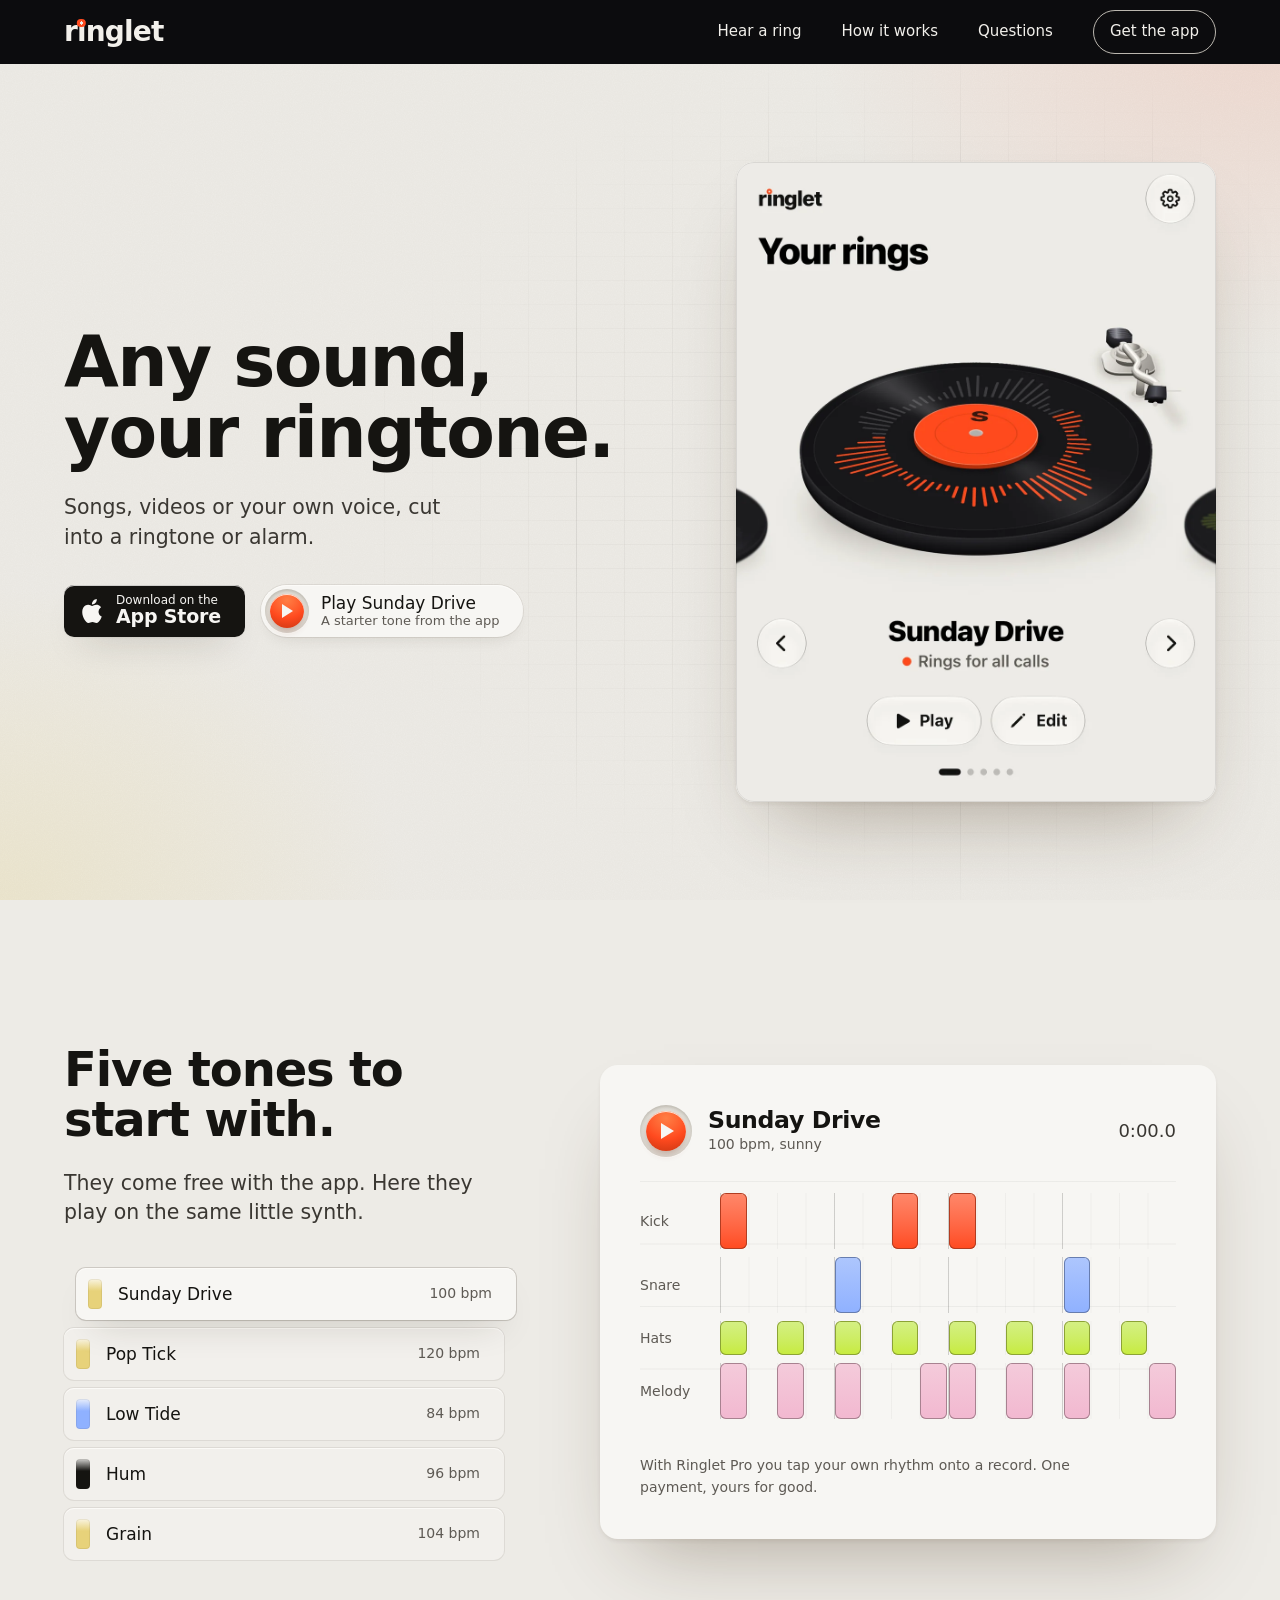
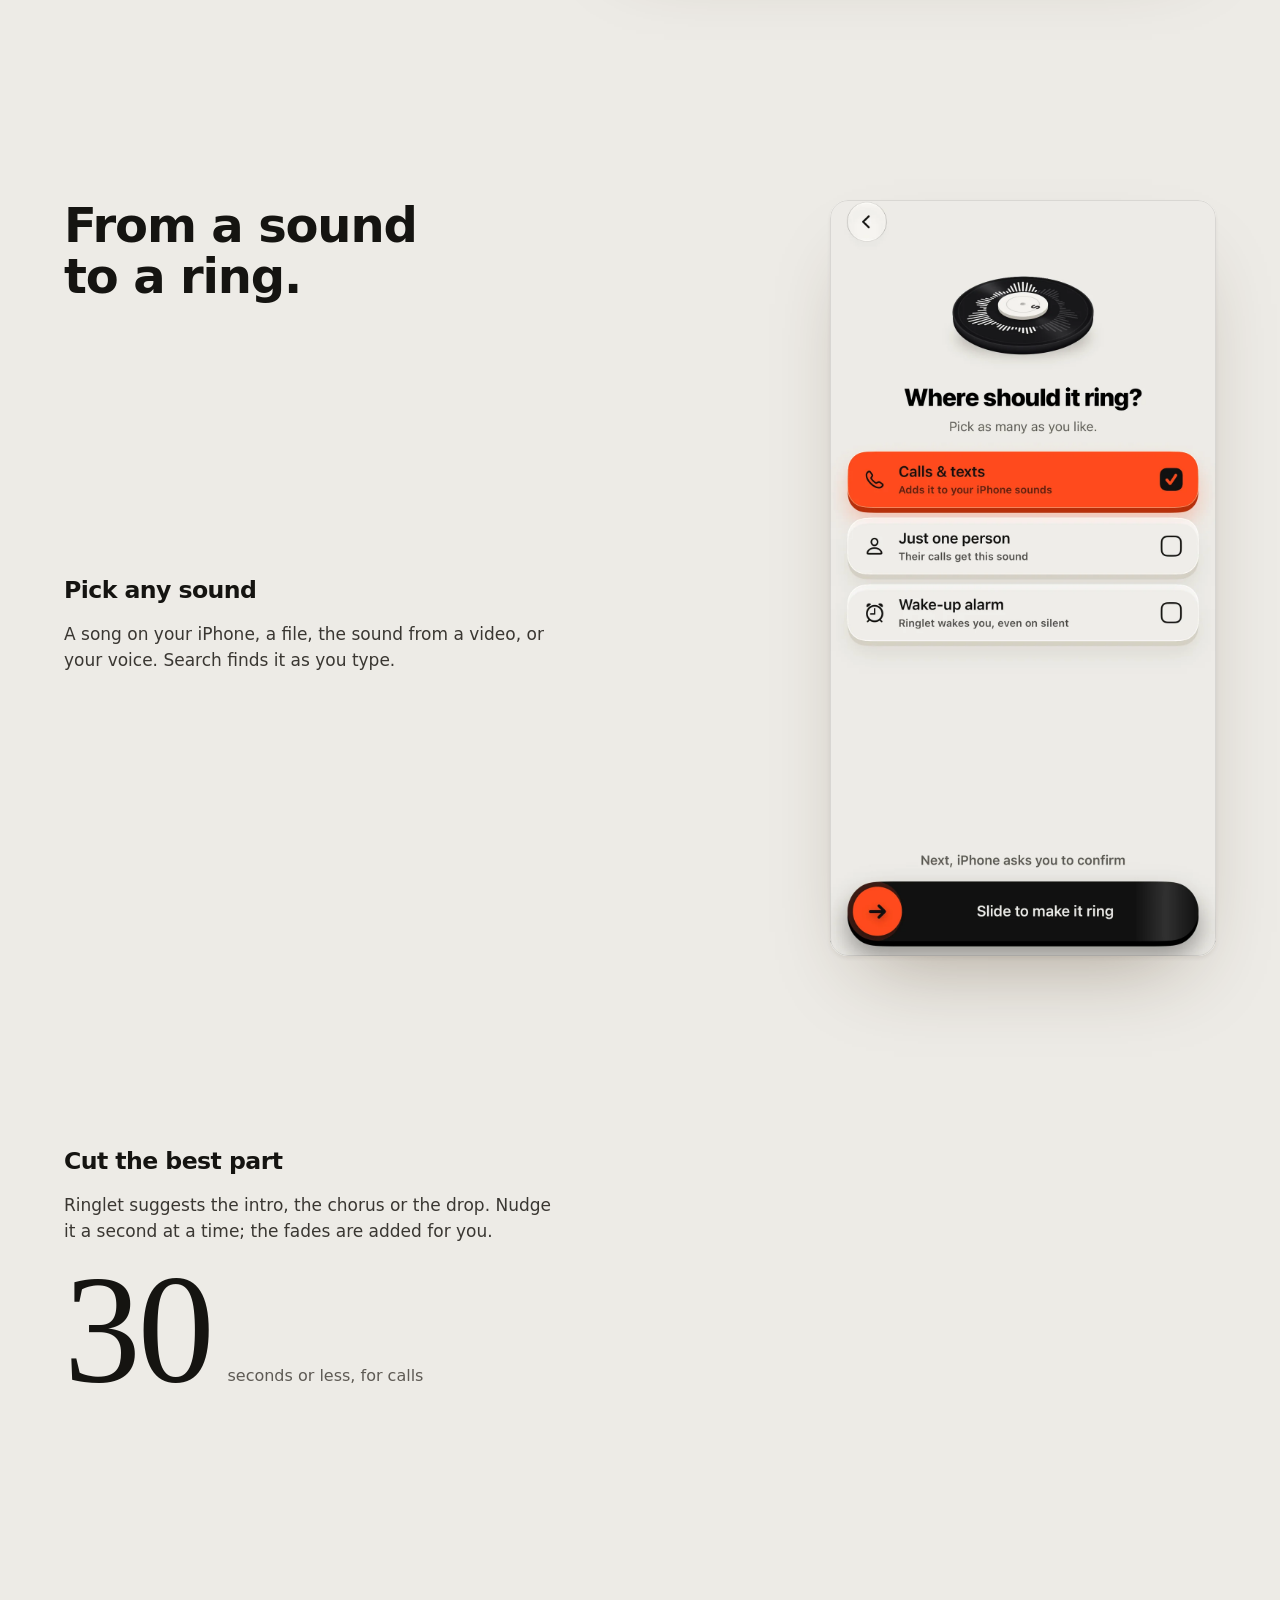
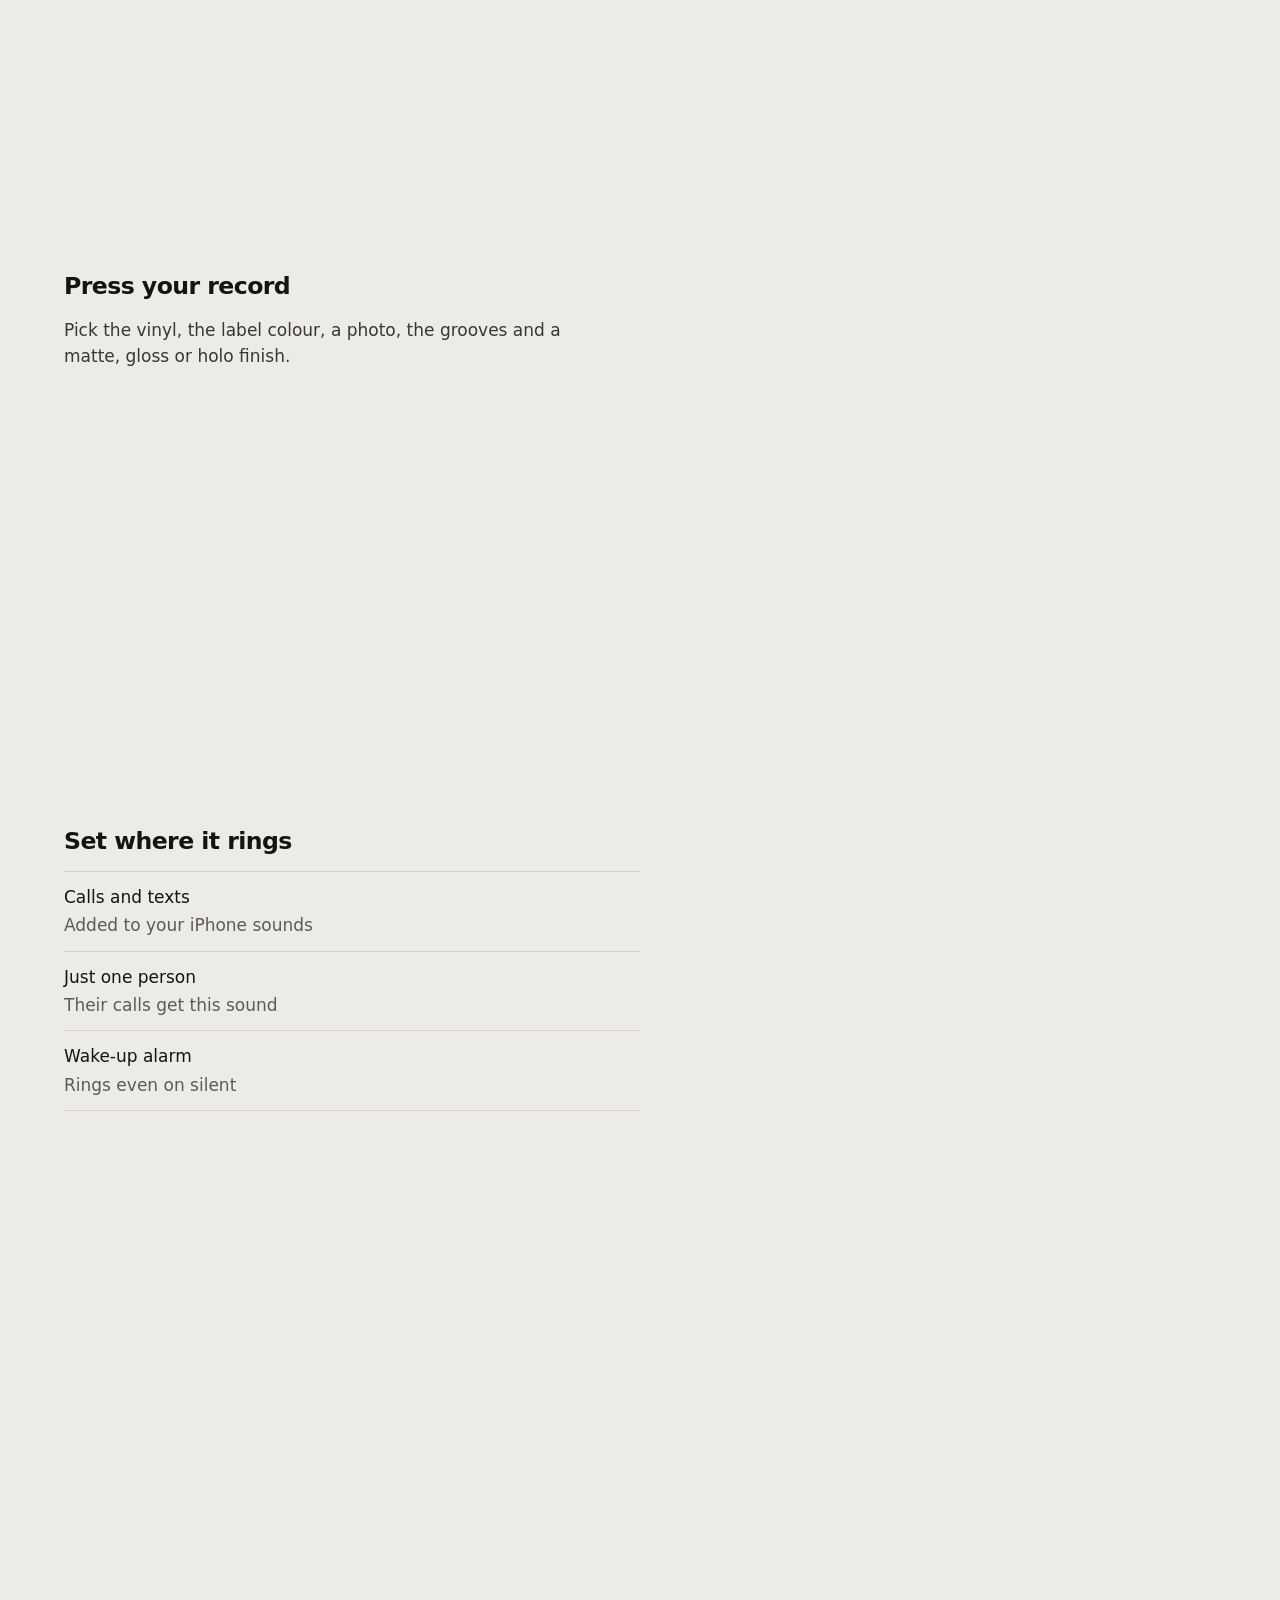
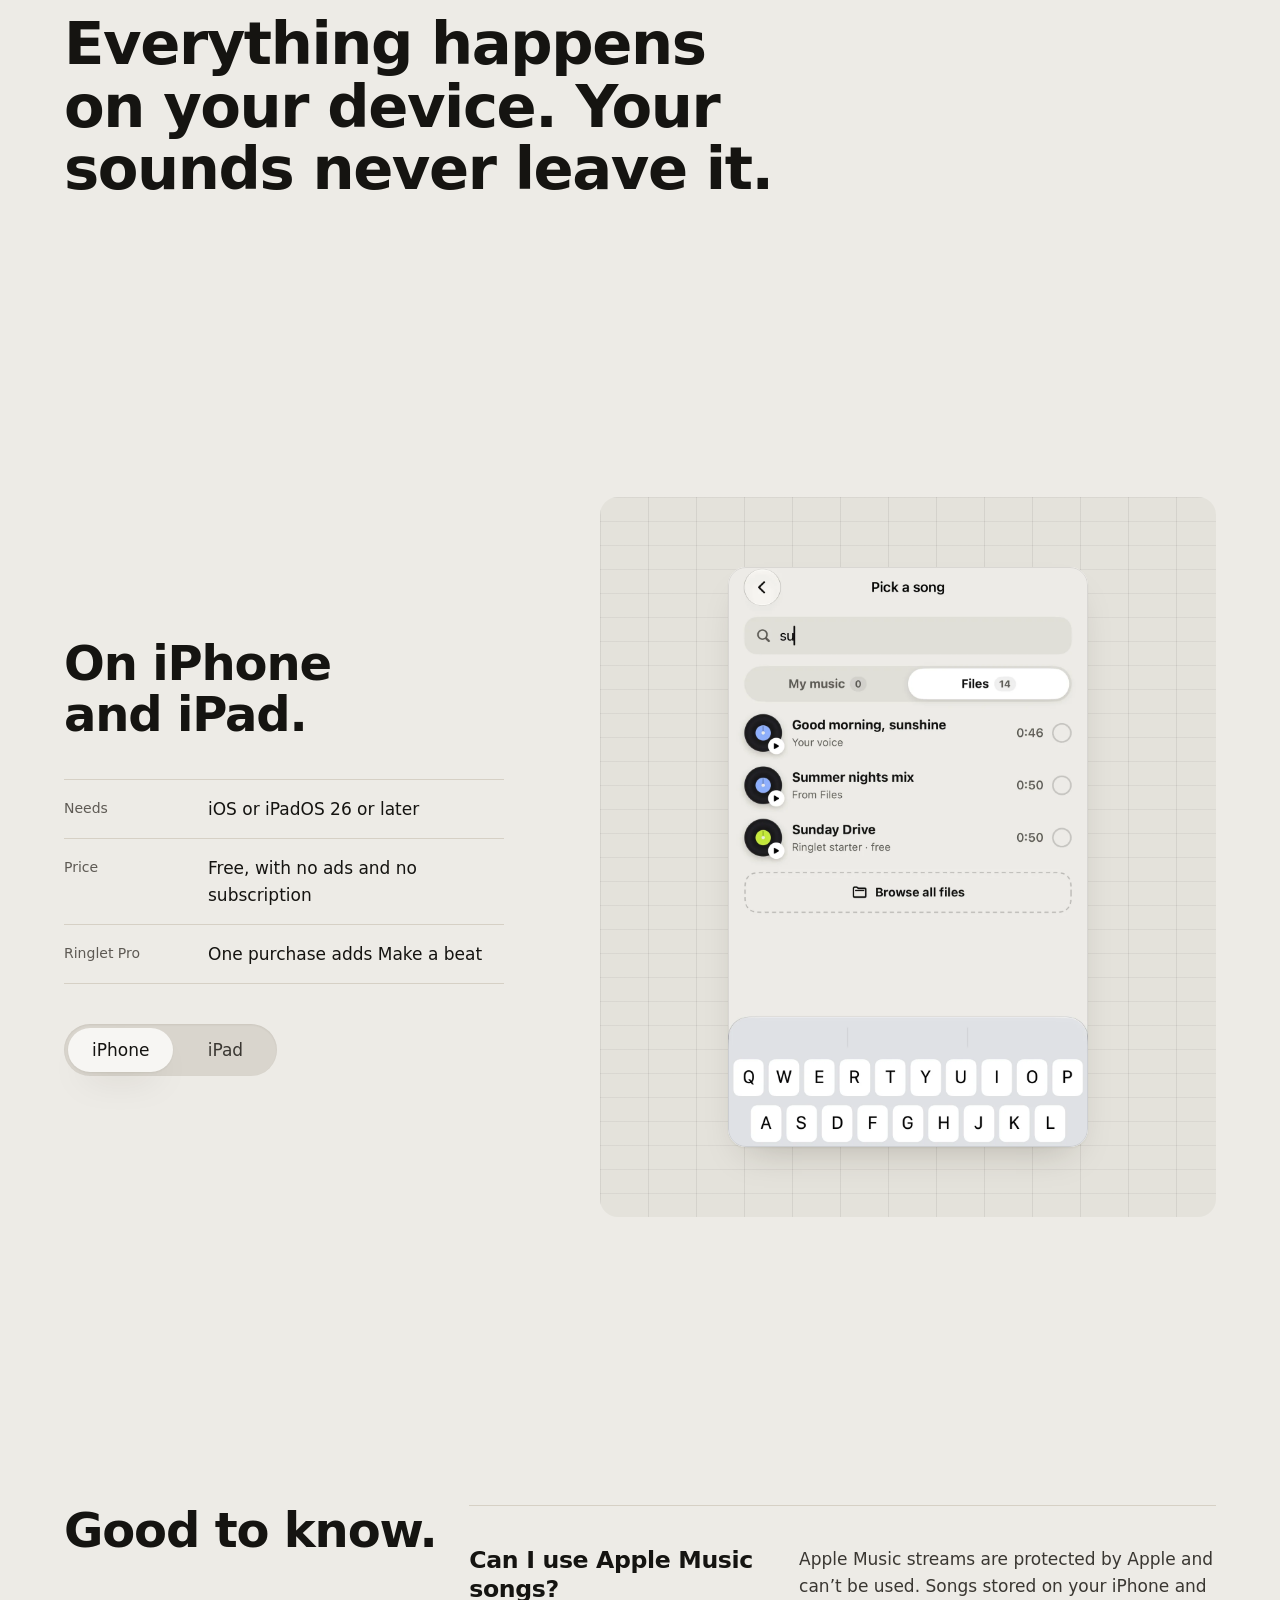
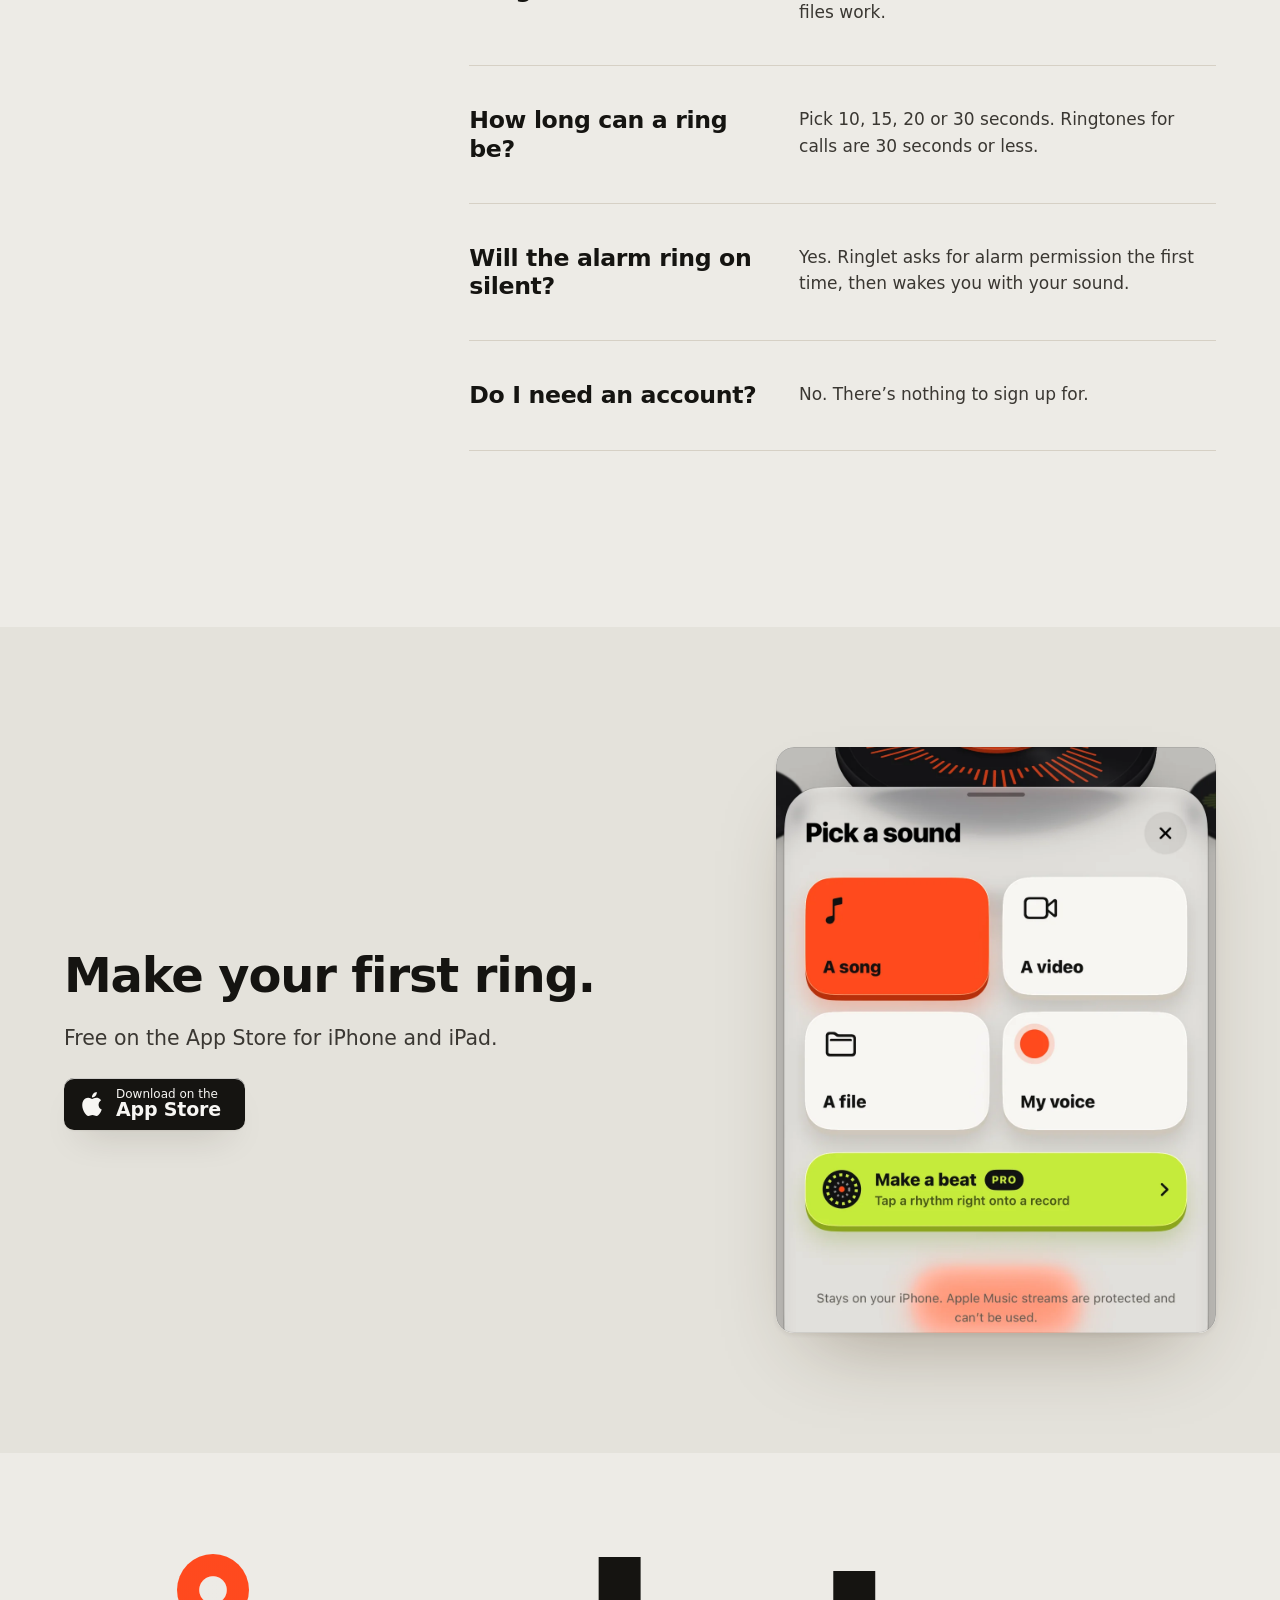
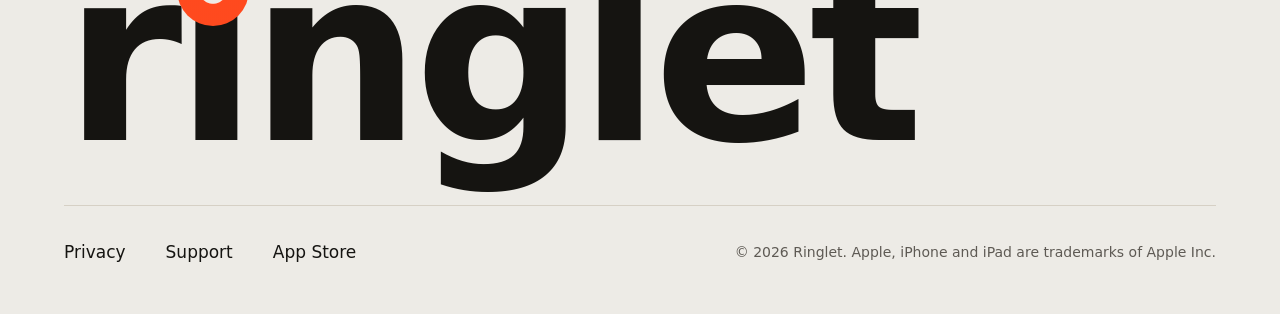
==== index.html @ 97df9279 "Add the Ringlet website Static site with no build step: home page, privacy policy and support page. " ====
<!doctype html>
<html lang="en">
<head>
  <meta charset="utf-8">
  <meta name="viewport" content="width=device-width, initial-scale=1, viewport-fit=cover">
  <title>Ringlet: turn any sound into your ringtone</title>
  <meta name="description" content="Ringlet turns a song, a video or your own voice into a ringtone or wake-up alarm on iPhone and iPad. No ads, no subscription.">
  <meta name="theme-color" content="#121212">
  <meta property="og:title" content="Ringlet: any sound, your ringtone">
  <meta property="og:description" content="Turn a song, a video or your own voice into a ringtone or wake-up alarm.">
  <meta property="og:type" content="website">
  <meta property="og:image" content="assets/og.png">
  <link rel="icon" type="image/png" sizes="32x32" href="assets/favicon-32.png">
  <link rel="apple-touch-icon" href="assets/apple-touch-icon.png">
  <link rel="preconnect" href="https://api.fontshare.com" crossorigin>
  <link href="https://api.fontshare.com/v2/css?f[]=ranade@400,500,700&display=swap" rel="stylesheet">
  <link href="https://api.fontshare.com/v2/css?f[]=gambarino@400&display=swap" rel="stylesheet">
  <link rel="stylesheet" href="styles.css">
  <script>document.documentElement.classList.add('js');</script>
</head>
<body>
  <a class="skip" href="#main">Skip to content</a>

  <header class="slab" data-nav>
    <div class="container slab__inner">
      <a class="wordmark" href="./" aria-label="Ringlet home">r<span class="wordmark__i">ı<span class="wordmark__dot" aria-hidden="true"></span></span>nglet</a>
      <button class="slab__menu" type="button" aria-expanded="false" aria-controls="nav-links">Menu</button>
      <nav class="slab__links" id="nav-links" aria-label="Main">
        <a href="#tones">Hear a ring</a>
        <a href="#how">How it works</a>
        <a href="#questions">Questions</a>
        <a class="slab__cta js-store" href="#download">Get the app</a>
      </nav>
    </div>
  </header>

  <main id="main">
    <!-- Hero: Counter posture. The download beside the real shelf screen. -->
    <section class="hero">
      <div class="hero__ground" aria-hidden="true"></div>
      <div class="container hero__grid">
        <div class="hero__text">
          <h1>Any sound, your ringtone.</h1>
          <p class="lead">Songs, videos or your own voice, cut into a ringtone or alarm.</p>
          <div class="hero__actions">
            <a class="store js-store" href="#download">
              <svg class="store__logo" viewBox="0 0 24 24" width="24" height="24" aria-hidden="true"><path fill="currentColor" d="M12.152 6.896c-.948 0-2.415-1.078-3.96-1.04-2.04.027-3.91 1.183-4.961 3.014-2.117 3.675-.546 9.103 1.519 12.09 1.013 1.454 2.208 3.09 3.792 3.039 1.52-.065 2.09-.987 3.935-.987 1.831 0 2.35.987 3.96.948 1.637-.026 2.676-1.48 3.676-2.948 1.156-1.688 1.636-3.325 1.662-3.415-.039-.013-3.182-1.221-3.22-4.857-.026-3.04 2.48-4.494 2.597-4.559-1.429-2.09-3.623-2.324-4.39-2.376-2-.156-3.675 1.09-4.61 1.09zM15.53 3.83c.843-1.012 1.4-2.427 1.245-3.83-1.207.052-2.662.805-3.532 1.818-.78.896-1.454 2.338-1.273 3.714 1.338.104 2.715-.688 3.559-1.701"/></svg>
              <span class="store__text"><small>Download on the</small>App Store</span>
            </a>
            <button class="cap-pill" type="button" data-play-hero aria-describedby="hero-tone-note">
              <span class="cap" aria-hidden="true"><span class="cap__glyph"></span></span>
              <span class="cap-pill__text"><span class="cap-pill__title">Play Sunday Drive</span><span class="cap-pill__sub" id="hero-tone-note">A starter tone from the app</span></span>
            </button>
          </div>
        </div>
        <figure class="screen screen--hero" data-slot="hero" data-kind="product" data-alt="Ringlet's shelf on iPhone: the Sunday Drive record, Play and Edit">
          <img src="assets/screens/phone-01-shelf.webp" width="1056" height="2068" alt="Ringlet on iPhone: the Sunday Drive record on your shelf, with Play and Edit" fetchpriority="high" style="object-position: 50% 0%">
        </figure>
      </div>
    </section>

    <!-- Signature: the five starter tones, played by a port of the app's own synth. -->
    <section class="tones" id="tones" aria-labelledby="tones-title">
      <div class="container tones__grid">
        <div class="tones__text">
          <h2 id="tones-title">Five tones to start with.</h2>
          <p class="lead">They come free with the app. Here they play on the same little synth.</p>
          <fieldset class="cases" data-tones>
            <legend class="visually-hidden">Starter tone</legend>
            <input type="radio" name="tone" id="tone-sunday" value="0" checked><label class="case case--sunny" for="tone-sunday"><span class="case__band" aria-hidden="true"></span><span class="case__name">Sunday Drive</span><span class="case__meta num">100 bpm</span></label>
            <input type="radio" name="tone" id="tone-poptick" value="1"><label class="case case--sunny" for="tone-poptick"><span class="case__band" aria-hidden="true"></span><span class="case__name">Pop Tick</span><span class="case__meta num">120 bpm</span></label>
            <input type="radio" name="tone" id="tone-lowtide" value="2"><label class="case case--dreamy" for="tone-lowtide"><span class="case__band" aria-hidden="true"></span><span class="case__name">Low Tide</span><span class="case__meta num">84 bpm</span></label>
            <input type="radio" name="tone" id="tone-hum" value="3"><label class="case case--moody" for="tone-hum"><span class="case__band" aria-hidden="true"></span><span class="case__name">Hum</span><span class="case__meta num">96 bpm</span></label>
            <input type="radio" name="tone" id="tone-grain" value="4"><label class="case case--sunny" for="tone-grain"><span class="case__band" aria-hidden="true"></span><span class="case__name">Grain</span><span class="case__meta num">104 bpm</span></label>
          </fieldset>
        </div>
        <div class="deck" data-deck>
          <div class="deck__head">
            <button class="cap cap--big" type="button" data-play aria-label="Play Sunday Drive" aria-pressed="false"><span class="cap__glyph" aria-hidden="true"></span></button>
            <div class="deck__title">
              <p class="deck__name" data-tone-name>Sunday Drive</p>
              <p class="deck__meta"><span data-tone-bpm>100</span> bpm, <span data-tone-mood>sunny</span></p>
            </div>
            <p class="deck__time num" aria-live="off"><span data-time>0:00.0</span></p>
          </div>
          <div class="roll" role="img" aria-label="One bar of the tone in four lanes: kick, snare, hats and melody">
            <div class="lane lane--kick" data-lane="kick"><span class="lane__name">Kick</span><div class="lane__steps"><span class="step on" style="--s:0"></span><span class="step" style="--s:1"></span><span class="step" style="--s:2"></span><span class="step" style="--s:3"></span><span class="step" style="--s:4"></span><span class="step" style="--s:5"></span><span class="step on" style="--s:6"></span><span class="step" style="--s:7"></span><span class="step on" style="--s:8"></span><span class="step" style="--s:9"></span><span class="step" style="--s:10"></span><span class="step" style="--s:11"></span><span class="step" style="--s:12"></span><span class="step" style="--s:13"></span><span class="step" style="--s:14"></span><span class="step" style="--s:15"></span></div></div>
            <div class="lane lane--snare" data-lane="snare"><span class="lane__name">Snare</span><div class="lane__steps"><span class="step" style="--s:0"></span><span class="step" style="--s:1"></span><span class="step" style="--s:2"></span><span class="step" style="--s:3"></span><span class="step on" style="--s:4"></span><span class="step" style="--s:5"></span><span class="step" style="--s:6"></span><span class="step" style="--s:7"></span><span class="step" style="--s:8"></span><span class="step" style="--s:9"></span><span class="step" style="--s:10"></span><span class="step" style="--s:11"></span><span class="step on" style="--s:12"></span><span class="step" style="--s:13"></span><span class="step" style="--s:14"></span><span class="step" style="--s:15"></span></div></div>
            <div class="lane lane--hat" data-lane="hat"><span class="lane__name">Hats</span><div class="lane__steps"><span class="step on" style="--s:0"></span><span class="step" style="--s:1"></span><span class="step on" style="--s:2"></span><span class="step" style="--s:3"></span><span class="step on" style="--s:4"></span><span class="step" style="--s:5"></span><span class="step on" style="--s:6"></span><span class="step" style="--s:7"></span><span class="step on" style="--s:8"></span><span class="step" style="--s:9"></span><span class="step on" style="--s:10"></span><span class="step" style="--s:11"></span><span class="step on" style="--s:12"></span><span class="step" style="--s:13"></span><span class="step on" style="--s:14"></span><span class="step" style="--s:15"></span></div></div>
            <div class="lane lane--mel" data-lane="mel"><span class="lane__name">Melody</span><div class="lane__steps"><span class="step on" style="--s:0"></span><span class="step" style="--s:1"></span><span class="step on" style="--s:2"></span><span class="step" style="--s:3"></span><span class="step on" style="--s:4"></span><span class="step" style="--s:5"></span><span class="step" style="--s:6"></span><span class="step on" style="--s:7"></span><span class="step on" style="--s:8"></span><span class="step" style="--s:9"></span><span class="step on" style="--s:10"></span><span class="step" style="--s:11"></span><span class="step on" style="--s:12"></span><span class="step" style="--s:13"></span><span class="step" style="--s:14"></span><span class="step on" style="--s:15"></span></div></div>
            <span class="roll__head" data-head aria-hidden="true"></span>
          </div>
          <p class="deck__note">With Ringlet Pro you tap your own rhythm onto a record. One payment, yours for good.</p>
        </div>
      </div>
    </section>

    <!-- Pinned: one screen held while the four moments scroll past. -->
    <section class="how" id="how" aria-labelledby="how-title">
      <div class="container how__grid">
        <div class="how__panels">
          <h2 id="how-title">From a sound to a ring.</h2>
          <article class="panel" data-panel="0">
            <h3>Pick any sound</h3>
            <p>A song on your iPhone, a file, the sound from a video, or your voice. Search finds it as you type.</p>
            <figure class="screen screen--inline" data-slot="how-pick" data-kind="product" data-alt="Pick a song screen with search and Spinning lately">
              <img src="assets/screens/phone-02-songs-sm.webp" width="528" height="1034" alt="" loading="lazy">
            </figure>
          </article>
          <article class="panel" data-panel="1">
            <h3>Cut the best part</h3>
            <p>Ringlet suggests the intro, the chorus or the drop. Nudge it a second at a time; the fades are added for you.</p>
            <p class="figure-serif num">30<span>seconds or less, for calls</span></p>
            <figure class="screen screen--inline" data-slot="how-cut" data-kind="product" data-alt="Sculpt screen choosing 30 seconds of a track">
              <img src="assets/screens/phone-04-sculpt-sm.webp" width="528" height="1034" alt="" loading="lazy">
            </figure>
          </article>
          <article class="panel" data-panel="2">
            <h3>Press your record</h3>
            <p>Pick the vinyl, the label colour, a photo, the grooves and a matte, gloss or holo finish.</p>
            <figure class="screen screen--inline" data-slot="how-press" data-kind="product" data-alt="Make it yours screen with vinyl, label and finish options">
              <img src="assets/screens/phone-05-press-sm.webp" width="528" height="1034" alt="" loading="lazy">
            </figure>
          </article>
          <article class="panel" data-panel="3">
            <h3>Set where it rings</h3>
            <dl class="rings">
              <div><dt>Calls and texts</dt><dd>Added to your iPhone sounds</dd></div>
              <div><dt>Just one person</dt><dd>Their calls get this sound</dd></div>
              <div><dt>Wake-up alarm</dt><dd>Rings even on silent</dd></div>
            </dl>
            <figure class="screen screen--inline" data-slot="how-set" data-kind="product" data-alt="Where should it ring screen with calls, one person and alarm">
              <img src="assets/screens/phone-06-assign-sm.webp" width="528" height="1034" alt="" loading="lazy">
            </figure>
          </article>
        </div>
        <div class="how__stage" aria-hidden="true">
          <div class="how__sticky">
            <figure class="screen screen--stage" data-stage>
              <img src="assets/screens/phone-02-songs.webp" width="1056" height="2068" alt="" loading="lazy" data-stage-img="0" class="is-on">
              <img src="assets/screens/phone-04-sculpt.webp" width="1056" height="2068" alt="" loading="lazy" data-stage-img="1">
              <img src="assets/screens/phone-05-press.webp" width="1056" height="2068" alt="" loading="lazy" data-stage-img="2">
              <img src="assets/screens/phone-06-assign.webp" width="1056" height="2068" alt="" loading="lazy" data-stage-img="3">
            </figure>
          </div>
        </div>
      </div>
    </section>

    <!-- Statement -->
    <section class="statement" aria-label="Privacy">
      <div class="container">
        <p class="statement__line">Everything happens on your device. Your sounds never leave it.</p>
      </div>
    </section>

    <!-- Switcher: iPhone and iPad, with what it needs. -->
    <section class="devices" id="devices" aria-labelledby="devices-title">
      <div class="container devices__grid">
        <div class="devices__text">
          <h2 id="devices-title">On iPhone and iPad.</h2>
          <dl class="facts">
            <div><dt>Needs</dt><dd>iOS or iPadOS 26 or later</dd></div>
            <div><dt>Price</dt><dd>Free, with no ads and no subscription</dd></div>
            <div><dt>Ringlet Pro</dt><dd>One purchase adds Make a beat</dd></div>
          </dl>
          <div class="seg" role="tablist" aria-label="Device">
            <button type="button" role="tab" id="tab-phone" aria-selected="true" aria-controls="panel-phone">iPhone</button>
            <button type="button" role="tab" id="tab-pad" aria-selected="false" aria-controls="panel-pad" tabindex="-1">iPad</button>
          </div>
        </div>
        <div class="devices__stage">
          <div class="devices__panel" role="tabpanel" id="panel-phone" aria-labelledby="tab-phone">
            <figure class="screen screen--phone" data-slot="device-phone" data-kind="product" data-alt="Ringlet on iPhone: Pick a sound sheet">
              <img src="assets/screens/phone-03-search.webp" width="1056" height="2068" alt="Ringlet on iPhone, searching songs and files" loading="lazy" style="object-position: 50% 0%">
            </figure>
          </div>
          <div class="devices__panel" role="tabpanel" id="panel-pad" aria-labelledby="tab-pad">
            <figure class="screen screen--pad" data-slot="device-pad" data-kind="product" data-alt="Ringlet on iPad: Pick a song with search">
              <img src="assets/screens/ipad-02-songs.webp" width="1527" height="2002" alt="Ringlet on iPad, picking a song" loading="lazy" style="object-position: 50% 0%">
            </figure>
          </div>
        </div>
      </div>
    </section>

    <!-- Questions -->
    <section class="questions" id="questions" aria-labelledby="questions-title">
      <div class="container questions__grid">
        <h2 id="questions-title">Good to know.</h2>
        <dl class="qa">
          <div><dt>Can I use Apple Music songs?</dt><dd>Apple Music streams are protected by Apple and can’t be used. Songs stored on your iPhone and files work.</dd></div>
          <div><dt>How long can a ring be?</dt><dd>Pick 10, 15, 20 or 30 seconds. Ringtones for calls are 30 seconds or less.</dd></div>
          <div><dt>Will the alarm ring on silent?</dt><dd>Yes. Ringlet asks for alarm permission the first time, then wakes you with your sound.</dd></div>
          <div><dt>Do I need an account?</dt><dd>No. There’s nothing to sign up for.</dd></div>
        </dl>
      </div>
    </section>

    <!-- Close: the download beside one last screen. -->
    <section class="close" id="download" aria-labelledby="download-title">
      <div class="container close__grid">
        <div class="close__text">
          <h2 id="download-title">Make your first ring.</h2>
          <p class="lead">Free on the App Store for iPhone and iPad.</p>
          <a class="store js-store" href="#download">
            <svg class="store__logo" viewBox="0 0 24 24" width="24" height="24" aria-hidden="true"><path fill="currentColor" d="M12.152 6.896c-.948 0-2.415-1.078-3.96-1.04-2.04.027-3.91 1.183-4.961 3.014-2.117 3.675-.546 9.103 1.519 12.09 1.013 1.454 2.208 3.09 3.792 3.039 1.52-.065 2.09-.987 3.935-.987 1.831 0 2.35.987 3.96.948 1.637-.026 2.676-1.48 3.676-2.948 1.156-1.688 1.636-3.325 1.662-3.415-.039-.013-3.182-1.221-3.22-4.857-.026-3.04 2.48-4.494 2.597-4.559-1.429-2.09-3.623-2.324-4.39-2.376-2-.156-3.675 1.09-4.61 1.09zM15.53 3.83c.843-1.012 1.4-2.427 1.245-3.83-1.207.052-2.662.805-3.532 1.818-.78.896-1.454 2.338-1.273 3.714 1.338.104 2.715-.688 3.559-1.701"/></svg>
            <span class="store__text"><small>Download on the</small>App Store</span>
          </a>
        </div>
        <figure class="screen screen--close" data-slot="close" data-kind="product" data-alt="Pick a sound sheet: a song, a video, a file or your voice">
          <img src="assets/screens/phone-07-source.webp" width="1056" height="2068" alt="Pick a sound: a song, a video, a file or your voice" loading="lazy" style="object-position: 50% 100%">
        </figure>
      </div>
    </section>
  </main>

  <footer class="mast">
    <div class="container">
      <p class="mast__mark" aria-hidden="true">r<span class="wordmark__i">ı<span class="wordmark__dot"></span></span>nglet</p>
      <div class="mast__row">
        <nav class="mast__links" aria-label="Footer">
          <a href="privacy.html">Privacy</a>
          <a href="support.html">Support</a>
          <a class="js-store" href="#download">App Store</a>
        </nav>
        <p class="mast__legal">© 2026 Ringlet. Apple, iPhone and iPad are trademarks of Apple Inc.</p>
      </div>
    </div>
  </footer>

  <script>window.hallmarkSlots = (m) => { for (const [k, v] of Object.entries(m)) { const s = document.querySelector(`[data-slot="${k}"]`); if (!s) continue; const im = new Image(); im.src = typeof v === 'string' ? v : v.src; im.alt = (typeof v === 'object' && v.alt) || s.dataset.alt || ''; s.querySelectorAll(':scope > img').forEach((o) => o.remove()); s.prepend(im); } };
  document.querySelectorAll('[data-slot] img').forEach((i) => { if (i.complete && !i.naturalWidth) i.remove(); else i.addEventListener('error', () => i.remove(), { once: true }); });</script>
  <script src="js/main.js" defer></script>
</body>
</html>
---- styles.css ----
/* Hallmark · shape: Split Studio · genre: atmospheric · theme: Bloom (deal 1/3, seed ringlet-ios-app-turns-6fe9·d4c76ec2·2026-11-14·r0) · job: try · draw: ed50e6
 * hero: Counter (swapped from Banner: a portrait phone screen needs the full first screen) · nav: slab · footer: mast (swapped from letter close: no sign-off was given) · imagery: screenshots 9 (cropped from the App Store set, real app) · signature: Sunday Drive, the app's starter tone, played in the page by a port of the app's own synth
 * axes: light/grotesk-sans/warm · posture: committed (porcelain paper family from the app's Theme.swift) · contrast: pass · fold: pass · v2.0.0 */
/* Hallmark · pre-emit critique: P4 H4 E4 S5 R4 V4 · weakest: P, a ringtone app page argues little; the playable starter tone makes the claim testable before download */
/* Hallmark · dismissed 42 · the slab is a full-width ink bar in the app's night colour with three links and an outlined pill, no hairline under it */
@import url("./tokens.css");
@import url("./base.css");

:root {
  --nav-h: 64px;
  --split-gap: var(--space-3xl);
  --grain: url("data:image/svg+xml;utf8,<svg xmlns='http://www.w3.org/2000/svg' width='180' height='180'><filter id='n'><feTurbulence type='fractalNoise' baseFrequency='.9' numOctaves='2' stitchTiles='stitch'/><feColorMatrix values='0 0 0 0 0.1  0 0 0 0 0.08  0 0 0 0 0.05  0 0 0 0.6 0'/></filter><rect width='180' height='180' filter='url(%23n)'/></svg>");
}

body {
  background-color: var(--color-paper);
  background-image:
    radial-gradient(42rem 32rem at 100% 0%, var(--color-accent-soft), transparent 70%),
    radial-gradient(36rem 28rem at 0% 100%, color-mix(in oklab, var(--mood-sunny) 22%, transparent), transparent 70%);
  background-attachment: fixed;
  font-size: 1.0625rem;
}
body::before {
  content: ""; position: fixed; inset: 0; z-index: var(--z-base); pointer-events: none;
  background-image: var(--grain); opacity: 0.05;
}
main, .mast { position: relative; z-index: var(--z-raised); }

a { color: var(--color-accent); }
a:hover { text-decoration-thickness: 2px; }

.skip {
  position: absolute; left: var(--space-md); top: var(--space-xs); z-index: var(--z-tooltip);
  padding: var(--space-xs) var(--space-md); border-radius: var(--radius-pill);
  background: var(--color-sheet); color: var(--color-ink); transform: translateY(-200%);
}
.skip:focus-visible { transform: none; }

.num { font-variant-numeric: tabular-nums; }

/* ---------- Wordmark: the record is the dot of the i, as in the app ---------- */
.wordmark, .mast__mark { font-weight: 700; letter-spacing: -0.03em; text-decoration: none; white-space: nowrap; }
.wordmark__i { position: relative; display: inline-block; }
.wordmark__dot {
  position: absolute; left: 50%; top: 0.02em; width: 0.3em; aspect-ratio: 1; border-radius: 50%;
  transform: translateX(-50%);
  background: radial-gradient(circle, var(--color-paper) 0 26%, var(--color-accent-2) 28%);
}

/* ---------- Nav: slab ---------- */
.slab {
  position: sticky; top: 0; z-index: var(--z-sticky-nav);
  background: var(--color-night); color: var(--color-night-text);
}
.slab__inner { display: flex; align-items: center; justify-content: space-between; gap: var(--space-lg); min-height: var(--nav-h); }
.slab .wordmark { color: var(--color-night-text); font-size: 1.75rem; line-height: 1; }
.slab .wordmark:focus-visible, .slab a:focus-visible, .slab__menu:focus-visible { outline-color: var(--color-accent-2); }
.slab__links { display: flex; align-items: center; gap: var(--space-xl); }
.slab__links a {
  color: var(--color-night-text); text-decoration: none; font-size: 0.9375rem; font-weight: 500; white-space: nowrap;
  transition: color var(--dur-short) var(--ease-out);
}
.slab__links a:hover { color: var(--color-night-muted); text-decoration: underline; text-decoration-thickness: 1px; }
.slab__links a:active { color: var(--color-night-muted); }
.slab__links .slab__cta {
  display: inline-flex; align-items: center; min-height: 44px; padding: 0 var(--space-md);
  border: 1px solid var(--color-night-muted); border-radius: var(--radius-pill);
}
.slab__links .slab__cta:hover { text-decoration: none; background: var(--color-ink-2); color: var(--color-night-text); }
.slab__menu {
  display: none; min-height: 44px; padding: 0 var(--space-md); border: 1px solid var(--color-night-muted); border-radius: var(--radius-pill);
  background: transparent; color: var(--color-night-text); font-weight: 500; cursor: pointer;
  transition: background-color var(--dur-short) var(--ease-out);
}
.slab__menu:hover, .slab__menu[aria-expanded="true"] { background: var(--color-ink-2); }
.slab__menu:active { transform: translateY(1px); }

@media (max-width: 47.99rem) {
  .slab__links { gap: var(--space-lg); overflow-x: auto; scrollbar-width: none; }
  .slab__links .slab__cta { display: none; }
  .js .slab__menu { display: inline-flex; align-items: center; }
  .js .slab__links {
    position: absolute; inset: var(--nav-h) 0 auto 0; display: grid; gap: 0;
    padding: var(--space-xs) var(--gutter) var(--space-lg); background: var(--color-night);
    border-top: 1px solid var(--color-ink-2);
    opacity: 0; transform: translateY(-8px); pointer-events: none; visibility: hidden;
    transition: opacity var(--dur-short) var(--ease-out), transform var(--dur-short) var(--ease-out), visibility 0s linear var(--dur-short);
  }
  .js .slab__links a { display: flex; align-items: center; min-height: 52px; font-size: 1.125rem; border-bottom: 1px solid var(--color-ink-2); }
  .js .slab__links .slab__cta { display: flex; border: 0; padding: 0; min-height: 52px; }
  .js .slab[data-open] .slab__links { opacity: 1; transform: none; pointer-events: auto; visibility: visible; transition-delay: 0s; }
}

/* ---------- Product screens: real captures, framed flat ---------- */
.screen {
  margin: 0; border-radius: var(--radius-card); background: var(--color-sheet);
  box-shadow: var(--shadow-card);
}
.screen > img { outline: 1px solid color-mix(in oklab, var(--color-ink) 9%, transparent); outline-offset: -1px; border-radius: inherit; }
[data-slot][data-kind="product"] > img { filter: none; }

/* ---------- Buttons ---------- */
.store {
  display: inline-flex; align-items: center; gap: var(--space-sm); min-height: 52px; padding: 0 var(--space-lg) 0 var(--space-md);
  border-radius: var(--radius-inner); background: var(--color-ink); color: var(--color-sheet); text-decoration: none; white-space: nowrap;
  box-shadow: 0 1px 0 var(--hi) inset, var(--shadow-card);
  transition: background-color var(--dur-short) var(--ease-out), transform var(--dur-micro) var(--ease-out);
}
.store:hover { background: var(--color-ink-2); text-decoration: none; }
.store:active { transform: translateY(1px); }
.store[aria-disabled="true"] { opacity: 0.55; cursor: not-allowed; }
.store__logo { flex-shrink: 0; width: 24px; height: 24px; }
.store__text { display: grid; font-size: 1.1875rem; font-weight: 700; line-height: 1.05; letter-spacing: -0.01em; }
.store__text small { font-size: 0.75rem; font-weight: 500; letter-spacing: 0; }

.cap {
  position: relative; display: inline-grid; place-items: center; flex-shrink: 0; width: 44px; height: 44px; padding: 0; border: 0; border-radius: 50%;
  background: radial-gradient(circle at 50% 30%, var(--bezel), var(--color-paper-3));
  box-shadow: inset 0 2px 3px var(--shade-2), 0 1px 0 var(--hi);
}
.cap::before {
  content: ""; position: absolute; inset: 5px; border-radius: 50%;
  background: radial-gradient(120% 110% at 50% 18%, var(--rubber-hi), var(--rubber) 48%, var(--rubber-lo));
  box-shadow: inset 0 1px 0.5px var(--hi), 0 5px 9px -3px var(--shade-3);
  transition: transform var(--dur-micro) var(--ease-out);
}
.cap__glyph {
  position: relative; width: 0; height: 0; margin-left: var(--space-3xs);
  border-style: solid; border-width: 7px 0 7px 11px; border-color: transparent transparent transparent var(--color-sheet);
}
[aria-pressed="true"] .cap__glyph, .is-playing .cap__glyph {
  width: 12px; height: 14px; margin-left: 0; border: 0;
  background: linear-gradient(to right, var(--color-sheet) 0 4px, transparent 4px 8px, var(--color-sheet) 8px 12px);
}
button.cap { cursor: pointer; }
button.cap:hover::before, .cap-pill:hover .cap::before { transform: translateY(-1px); }
button.cap:active::before, .cap-pill:active .cap::before { transform: translateY(1px); }
.cap--big { width: 52px; height: 52px; }
.cap--big::before { inset: 6px; }
.cap--big .cap__glyph { border-width: 8px 0 8px 13px; }
.cap--big[aria-pressed="true"] .cap__glyph { width: 14px; height: 16px; border: 0; background: linear-gradient(to right, var(--color-sheet) 0 5px, transparent 5px 9px, var(--color-sheet) 9px 14px); }

.cap-pill {
  display: inline-flex; align-items: center; gap: var(--space-sm); min-height: 52px; padding: var(--space-2xs) var(--space-lg) var(--space-2xs) var(--space-2xs);
  border: 0; border-radius: var(--radius-pill); background: var(--color-sheet); color: var(--color-ink); text-align: left; cursor: pointer;
  box-shadow: 0 0 0 1px var(--shade-1), 0 8px 18px -10px var(--shade-2), inset 0 1px 0 var(--hi);
  transition: box-shadow var(--dur-short) var(--ease-out), transform var(--dur-micro) var(--ease-out);
}
.cap-pill:hover { box-shadow: 0 0 0 1px var(--shade-2), 0 10px 22px -10px var(--shade-2), inset 0 1px 0 var(--hi); }
.cap-pill:active { transform: translateY(1px); }
.cap-pill:disabled { opacity: 0.55; cursor: not-allowed; }
.cap-pill__text { display: grid; line-height: 1.2; }
.cap-pill__title { font-weight: 500; white-space: nowrap; }
.cap-pill__sub { font-size: var(--text-xs); color: var(--color-muted); white-space: nowrap; }

/* ---------- Hero: Counter ---------- */
.hero { position: relative; padding-block: var(--space-xl) var(--space-2xl); }
.hero__ground {
  position: absolute; inset: 0; z-index: -1; pointer-events: none;
  background-image:
    linear-gradient(to right, var(--grid-bar) 1px, transparent 1px),
    linear-gradient(to right, var(--grid-beat) 1px, transparent 1px),
    linear-gradient(to bottom, var(--grid-row) 1px, transparent 1px);
  background-size: 192px 100%, 48px 100%, 100% 24px;
  -webkit-mask-image: radial-gradient(60% 70% at 72% 50%, black, transparent 75%);
  mask-image: radial-gradient(60% 70% at 72% 50%, black, transparent 75%);
}
.hero__grid { display: grid; gap: var(--space-xl); }
.hero__text { display: grid; gap: var(--space-lg); align-content: center; }
.hero h1 { font-size: clamp(2.75rem, 4.6vw + 0.75rem, 5.5rem); line-height: 1.0; max-width: 14ch; }
.hero .lead { color: var(--color-ink-2); max-width: 30ch; }
.hero__actions { display: flex; flex-wrap: wrap; align-items: center; gap: var(--space-md); padding-top: var(--space-xs); }
.screen--hero { width: min(100%, 420px); aspect-ratio: 3 / 4; justify-self: center; box-shadow: var(--shadow-lift); }

@media (min-width: 40rem) and (max-width: 59.99rem) {
  .hero { padding-block: var(--space-2xl) var(--space-3xl); }
  .hero__text { justify-items: start; }
  .screen--hero { width: min(100%, 460px); }
}
@media (min-width: 60rem) {
  .hero { min-height: calc(100dvh - var(--nav-h)); display: grid; align-items: center; padding-block: var(--space-xl); }
  .hero__grid { grid-template-columns: minmax(0, 6fr) minmax(0, 5fr); gap: var(--split-gap); align-items: center; }
  .screen--hero { justify-self: end; width: min(100%, 540px, calc((100dvh - var(--nav-h) - 96px) * 0.75)); }
}

/* ---------- Section rhythm ---------- */
.tones { padding-block: var(--section-gap) var(--section-gap-s); }
.how { padding-block: var(--section-gap-s) var(--section-gap); }
.statement { padding-block: var(--section-gap-l); }
.devices { padding-block: var(--section-gap-s) var(--section-gap); }
.questions { padding-block: var(--section-gap) var(--section-gap-l); }
.close { padding-block: var(--section-gap-s); background: var(--color-paper-2); }
.lead { color: var(--color-ink-2); }

/* ---------- Tones: cased spines beside the grid ---------- */
.tones__grid { display: grid; gap: var(--space-2xl); }
.tones__text { display: grid; gap: var(--space-lg); align-content: start; }
.tones__text h2 { max-width: 14ch; }

.cases { display: grid; gap: var(--space-xs); margin: 0; padding: var(--space-md) 0 0; border: 0; min-width: 0; }
.cases input { position: absolute; width: 1px; height: 1px; opacity: 0; }
.case {
  display: grid; grid-template-columns: 14px minmax(0, 1fr) auto; align-items: center; gap: var(--space-md);
  min-height: 52px; padding: 0 var(--space-lg) 0 var(--space-sm); border-radius: var(--radius-inner);
  background: var(--case); color: var(--color-ink); cursor: pointer;
  box-shadow: 0 0 0 1px var(--shade-1), inset 0 1px 0 var(--hi);
  transition: transform var(--dur-short) var(--ease-out), box-shadow var(--dur-short) var(--ease-out), background-color var(--dur-short) var(--ease-out);
}
.case:hover { background: var(--color-sheet); }
.case:active { transform: translateY(1px); }
.case__band {
  height: 30px; border-radius: 4px;
  background: linear-gradient(to bottom, var(--hi), transparent 40%), var(--band, var(--mood-sunny));
  box-shadow: inset 0 0 0 1px var(--shade-1);
}
.case--dreamy { --band: var(--mood-dreamy); }
.case--moody { --band: var(--mood-moody); }
.case__name { font-weight: 500; }
.case__meta { font-size: var(--text-sm); color: var(--color-muted); }
.cases input:checked + .case { background: var(--color-sheet); transform: translateX(var(--space-sm)); box-shadow: 0 0 0 1px var(--shade-2), var(--shadow-card), inset 0 1px 0 var(--hi); }
.cases input:focus-visible + .case { outline: 2px solid var(--color-focus); outline-offset: 2px; }
.cases input:disabled + .case { opacity: 0.55; cursor: not-allowed; }

.deck {
  display: grid; gap: var(--space-lg); padding: var(--space-lg); border-radius: var(--radius-card);
  background: var(--color-sheet); box-shadow: var(--shadow-lift); min-width: 0; align-self: center;
}
.deck__head { display: flex; align-items: center; gap: var(--space-md); }
.deck__title { flex: 1; min-width: 0; }
.deck__name { font-size: var(--text-title); font-weight: 700; letter-spacing: -0.015em; line-height: 1.15; }
.deck__meta { font-size: var(--text-sm); color: var(--color-muted); }
.deck__time { font-size: 1.125rem; font-weight: 500; color: var(--color-ink-2); }
.deck__note { font-size: var(--text-sm); color: var(--color-muted); max-width: 52ch; }

.roll {
  position: relative; display: grid; gap: var(--space-xs); padding: var(--space-sm) 0;
  background-image: linear-gradient(to bottom, var(--grid-row) 1px, transparent 1px);
  background-size: 100% 25%;
}
.lane { display: grid; grid-template-columns: 4.25rem minmax(0, 1fr); align-items: center; gap: var(--space-sm); }
.lane__name { font-size: var(--text-sm); font-weight: 500; color: var(--color-muted); }
.lane__steps {
  display: grid; grid-template-columns: repeat(16, minmax(0, 1fr)); gap: var(--space-3xs); height: 44px;
  background-image:
    linear-gradient(to right, var(--grid-bar) 1px, transparent 1px),
    linear-gradient(to right, var(--grid-16) 1px, transparent 1px);
  background-size: 25% 100%, 6.25% 100%;
}
.step { border-radius: var(--radius-clip); }
.step.on {
  --c: var(--lane-1);
  background: linear-gradient(color-mix(in oklab, var(--c) 70%, var(--color-sheet)), var(--c));
  box-shadow: inset 0 0 0 1px color-mix(in oklab, var(--c) 70%, var(--color-ink)), inset 0 1px 0 var(--hi);
  transition: transform var(--dur-micro) var(--ease-out), opacity var(--dur-long) var(--ease-out);
}
.lane--snare .step.on { --c: var(--lane-2); }
.lane--hat .step.on { --c: var(--lane-3); }
.lane--mel .step.on { --c: var(--lane-4); }
.lane--hat .lane__steps { height: 28px; }
.step.on.is-hit { transform: scaleY(1.14); }
.roll__head {
  position: absolute; top: 0; bottom: 0; left: calc(4.25rem + var(--space-sm)); width: 2px; border-radius: 1px;
  background: var(--color-ink); opacity: 0.25; transform: translateX(0);
}
.js .roll__head { opacity: 0; }
.js .deck.is-playing .roll__head { opacity: 0.8; }

/* the one reveal: clips settle onto the grid, once */
.js .deck:not(.is-in) .step.on { opacity: 0; transform: translateY(-6px); }
.js .deck.is-in .step.on { transition-delay: calc(var(--s) * 22ms); }
.js .deck.is-playing .step.on { transition-delay: 0s; }

@media (min-width: 60rem) {
  .tones__grid { grid-template-columns: minmax(0, 5fr) minmax(0, 7fr); gap: var(--split-gap); align-items: center; }
  .deck { padding: var(--space-xl); }
  .lane__steps { height: 56px; }
  .lane--hat .lane__steps { height: 34px; }
}
@media (max-width: 30rem) {
  .lane { grid-template-columns: minmax(0, 1fr); gap: var(--space-2xs); }
  .roll__head { left: 0; }
  .deck { padding: var(--space-md); }
}

/* ---------- How: pinned screen beside four moments ---------- */
.how__grid { display: grid; gap: var(--space-2xl); }
.how__panels { display: grid; gap: var(--space-3xl); }
.how__panels h2 { max-width: 12ch; }
.panel { display: grid; gap: var(--space-md); align-content: center; }
.panel p:not([class]) { color: var(--color-ink-2); max-width: 46ch; }
.screen--inline { width: min(100%, 360px); aspect-ratio: 1056 / 1500; margin-top: var(--space-md); }
.screen--inline > img { object-position: 50% 0%; }
.figure-serif {
  display: flex; align-items: baseline; gap: var(--space-md); flex-wrap: wrap;
  font-family: var(--font-outlier); font-variant-numeric: tabular-nums; font-size: clamp(7rem, 12vw, 11rem); line-height: 0.9; letter-spacing: -0.02em; color: var(--color-ink);
}
.figure-serif span { font-family: var(--font-body); font-size: var(--text-md); letter-spacing: 0; color: var(--color-muted); }
.rings { display: grid; margin: 0; }
.rings > div { display: grid; gap: var(--space-3xs); padding-block: var(--space-sm); border-top: 1px solid var(--color-rule); }
.rings > div:last-child { border-bottom: 1px solid var(--color-rule); }
.rings dt { font-weight: 500; }
.rings dd { margin: 0; color: var(--color-muted); }
.how__stage { display: none; }

@media (min-width: 48rem) {
  .js .how__grid { grid-template-columns: minmax(0, 6fr) minmax(0, 5fr); gap: var(--space-2xl); }
  .js .how__panels { gap: 0; }
  .js .panel { min-height: 72dvh; padding-block: var(--space-2xl); }
  .js .panel .screen--inline { display: none; }
  .js .how__stage { display: block; }
  .how__sticky { position: sticky; top: calc(var(--nav-h) + var(--space-xl)); display: grid; justify-items: end; }
  .screen--stage {
    position: relative; width: min(100%, 400px, calc((100dvh - var(--nav-h) - 80px) * 0.5106)); aspect-ratio: 1056 / 2068;
    overflow: hidden; box-shadow: var(--shadow-lift);
  }
  .screen--stage > img { position: absolute; inset: 0; width: 100%; height: 100%; object-fit: cover; opacity: 0; transition: opacity var(--dur-long) var(--ease-out); }
  .screen--stage > img.is-on { opacity: 1; }
}
@media (min-width: 60rem) { .js .how__grid { gap: var(--split-gap); } }

/* ---------- Statement ---------- */
.statement__line {
  max-width: 24ch; font-family: var(--font-display); font-weight: var(--display-weight); font-size: var(--text-display-s);
  line-height: 1.06; letter-spacing: var(--tracking-display); text-wrap: balance; overflow-wrap: break-word; min-width: 0;
}

/* ---------- Devices: switcher ---------- */
.devices__grid { display: grid; gap: var(--space-2xl); }
.devices__text { display: grid; gap: var(--space-xl); align-content: center; }
.facts { display: grid; margin: 0; }
.facts > div { display: grid; grid-template-columns: 8rem minmax(0, 1fr); gap: var(--space-md); padding-block: var(--space-md); border-top: 1px solid var(--color-rule); }
.facts > div:last-child { border-bottom: 1px solid var(--color-rule); }
.facts dt { font-size: var(--text-sm); font-weight: 500; color: var(--color-muted); padding-top: var(--space-3xs); }
.facts dd { margin: 0; }
.seg { display: inline-flex; justify-self: start; gap: var(--space-2xs); padding: var(--space-2xs); border-radius: var(--radius-pill); background: var(--color-paper-3); box-shadow: inset 0 1px 2px var(--shade-1); }
.seg button {
  min-height: 44px; min-width: 96px; padding: 0 var(--space-lg); border: 0; border-radius: var(--radius-pill);
  background: transparent; color: var(--color-ink-2); font-weight: 500; cursor: pointer;
  transition: background-color var(--dur-short) var(--ease-out), color var(--dur-short) var(--ease-out);
}
.seg button:hover { color: var(--color-ink); background: color-mix(in oklab, var(--color-sheet) 50%, transparent); }
.seg button:active { transform: translateY(1px); }
.seg button[aria-selected="true"] { background: var(--color-sheet); color: var(--color-ink); box-shadow: var(--shadow-card); }
.seg button:disabled { opacity: 0.55; cursor: not-allowed; }
.devices__stage {
  position: relative; display: grid; place-items: center; min-height: 520px; padding: var(--space-xl) var(--space-lg);
  border-radius: var(--radius-card); background: var(--color-paper-2);
  background-image:
    linear-gradient(to right, var(--grid-beat) 1px, transparent 1px),
    linear-gradient(to bottom, var(--grid-row) 1px, transparent 1px);
  background-size: 48px 100%, 100% 24px;
}
.devices__panel { display: grid; place-items: center; width: 100%; }
.js .devices__panel[hidden] { display: none; }
.devices__panel + .devices__panel { margin-top: var(--space-xl); }
.js .devices__panel + .devices__panel { margin-top: 0; }
.screen--phone { width: min(100%, 300px); aspect-ratio: 1056 / 1700; }
.screen--pad { width: min(100%, 470px); aspect-ratio: 1527 / 2002; }

@media (min-width: 60rem) {
  .devices__grid { grid-template-columns: minmax(0, 5fr) minmax(0, 7fr); gap: var(--split-gap); align-items: center; }
  .devices__stage { min-height: 720px; }
  .screen--phone { width: min(100%, 360px); }
  .screen--pad { width: min(100%, 500px); }
}

/* ---------- Questions: rows ---------- */
.questions__grid { display: grid; gap: var(--space-xl); }
.qa { display: grid; margin: 0; }
.qa > div { display: grid; gap: var(--space-xs); padding-block: var(--space-lg); border-top: 1px solid var(--color-rule); }
.qa > div:last-child { border-bottom: 1px solid var(--color-rule); }
.qa dt { font-size: var(--text-title); font-weight: 700; letter-spacing: -0.015em; line-height: 1.2; }
.qa dd { margin: 0; color: var(--color-ink-2); max-width: 52ch; }
@media (min-width: 60rem) {
  .questions__grid { grid-template-columns: minmax(0, 4fr) minmax(0, 8fr); gap: var(--gap-columns); }
  .qa > div { grid-template-columns: minmax(0, 5fr) minmax(0, 7fr); gap: var(--gap-columns); padding-block: var(--space-xl); }
}

/* ---------- Close: download beside one last screen ---------- */
.close__grid { display: grid; gap: var(--space-2xl); align-items: center; }
.close__text { display: grid; gap: var(--space-lg); justify-items: start; }
.screen--close { width: min(100%, 380px); aspect-ratio: 3 / 4; justify-self: center; box-shadow: var(--shadow-lift); }
.screen--close > img { object-position: 50% 100%; }
@media (min-width: 48rem) {
  .close__grid { grid-template-columns: minmax(0, 6fr) minmax(0, 5fr); }
  .screen--close { justify-self: end; width: min(100%, 440px); }
}
@media (min-width: 60rem) { .close__grid { gap: var(--split-gap); } }

/* ---------- Footer: mast ---------- */
.mast { padding-block: var(--space-3xl) var(--space-xl); }
.mast__mark { font-size: clamp(5rem, 20vw, 15rem); line-height: 0.9; color: var(--color-ink); }
.mast__row { display: flex; flex-wrap: wrap; justify-content: space-between; align-items: center; gap: var(--space-lg); margin-top: var(--space-xl); padding-top: var(--space-lg); border-top: 1px solid var(--color-rule); }
.mast__links { display: flex; flex-wrap: wrap; gap: var(--space-xl); }
.mast__links a { color: var(--color-ink); text-decoration: none; white-space: nowrap; display: inline-flex; align-items: center; min-height: 44px; }
.mast__links a:hover { color: var(--color-accent); text-decoration: underline; }
.mast__legal { font-size: var(--text-sm); color: var(--color-muted); max-width: 60ch; }

/* ---------- Phones ---------- */
@media (max-width: 40rem) {
  body { font-size: var(--text-md); }
  .hero__actions { flex-direction: column; align-items: stretch; }
  .hero__actions .store, .hero__actions .cap-pill { justify-content: flex-start; }
  .cases input:checked + .case { transform: translateX(var(--space-xs)); }
  .facts > div { grid-template-columns: minmax(0, 1fr); gap: var(--space-3xs); }
  .devices__stage { min-height: 0; padding: var(--space-lg) var(--space-md); }
}

@media (prefers-reduced-motion: reduce) {
  .js .deck:not(.is-in) .step.on { opacity: 1; transform: none; }
  .step.on.is-hit { transform: none; filter: brightness(1.1); }
  .roll__head { display: none; }
  .cap::before, .case, .store, .cap-pill, .seg button, .screen--stage > img { transition: none; }
}

/* ---------- Document pages: privacy and support ---------- */
.doc { padding-block: var(--space-3xl) var(--section-gap-s); }
.doc__inner { display: grid; gap: var(--space-lg); max-width: 46rem; }
.doc h1 { font-size: var(--text-display-s); max-width: 16ch; }
.doc h2 { font-size: var(--text-xl); margin-top: var(--space-xl); }
.doc p, .doc li { color: var(--color-ink-2); max-width: 65ch; line-height: 1.65; }
.doc ul { display: grid; gap: var(--space-xs); margin: 0; padding-left: var(--space-lg); }
.doc time { color: var(--color-muted); font-size: var(--text-sm); }
.fill {
  padding: 0 var(--space-2xs); border: 1px dashed color-mix(in oklch, var(--color-muted) 70%, transparent); border-radius: 3px;
  color: var(--color-muted); -webkit-box-decoration-break: clone; box-decoration-break: clone;
}
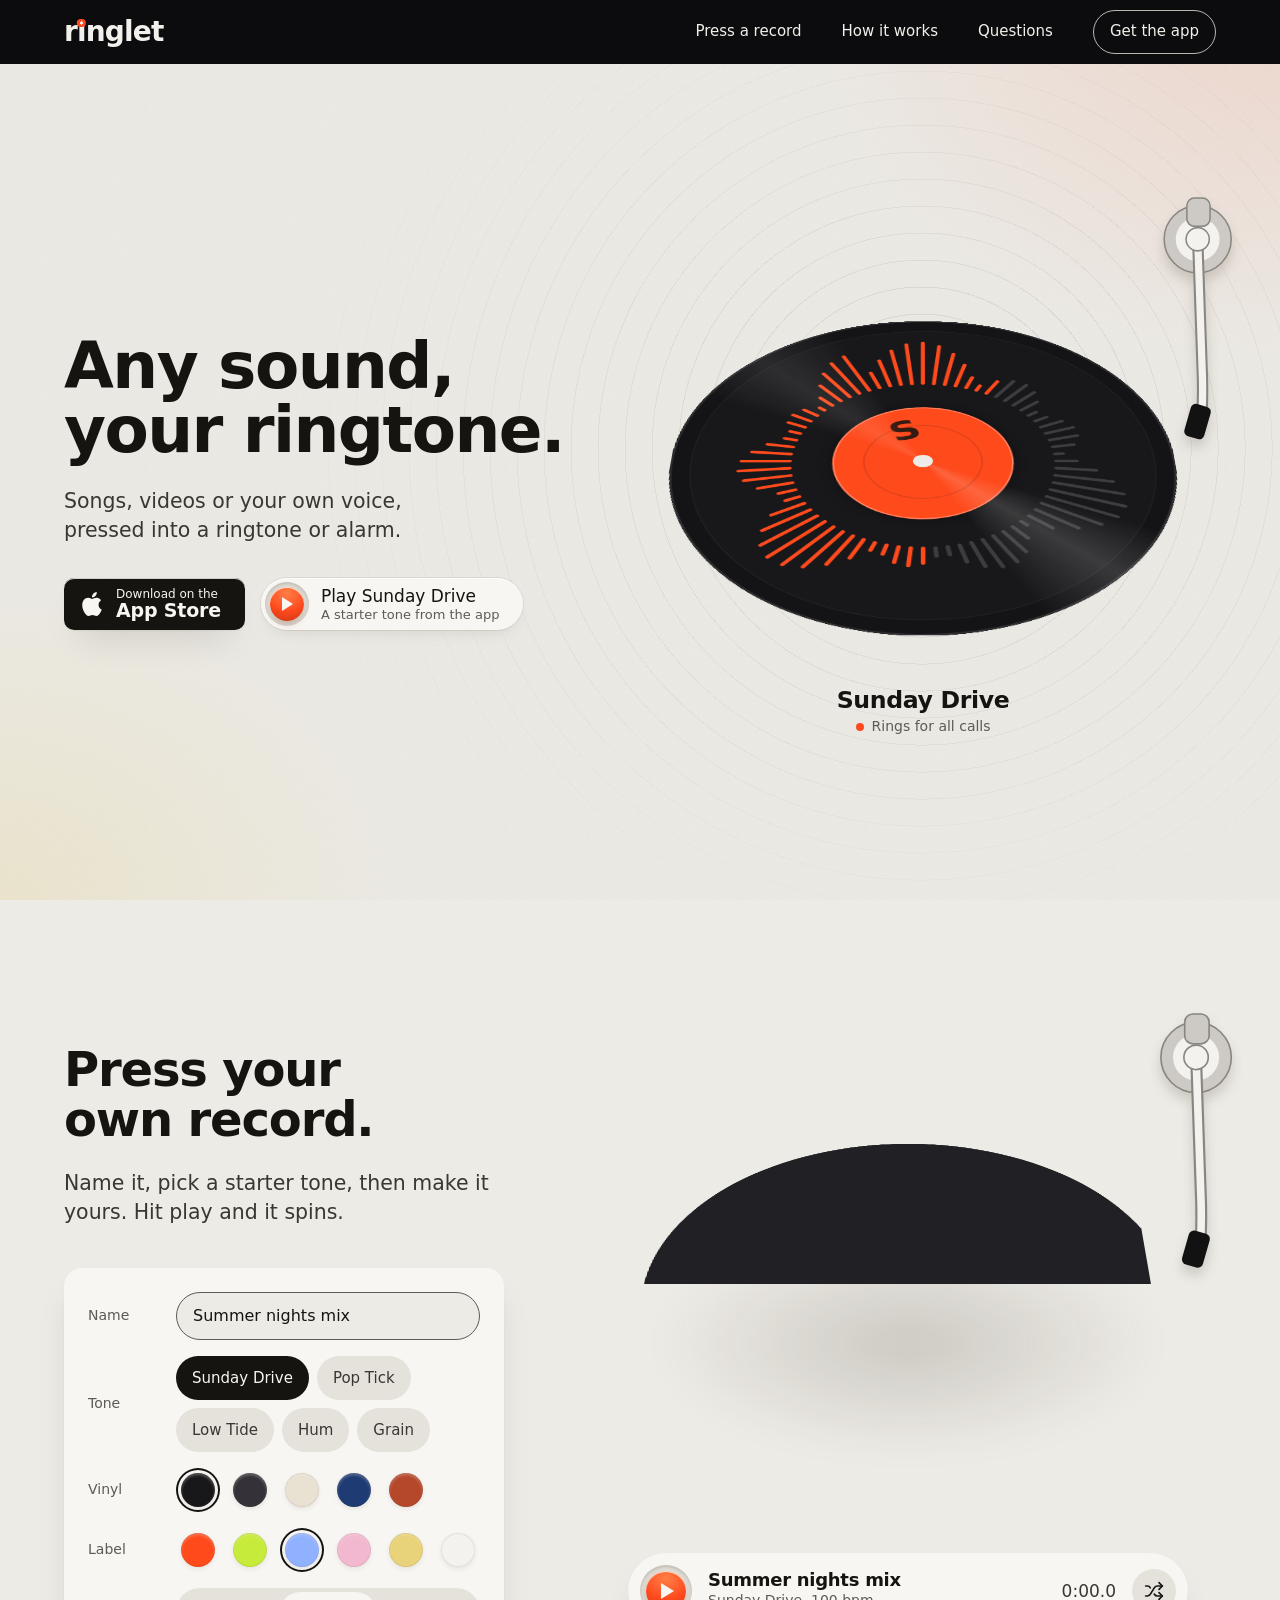
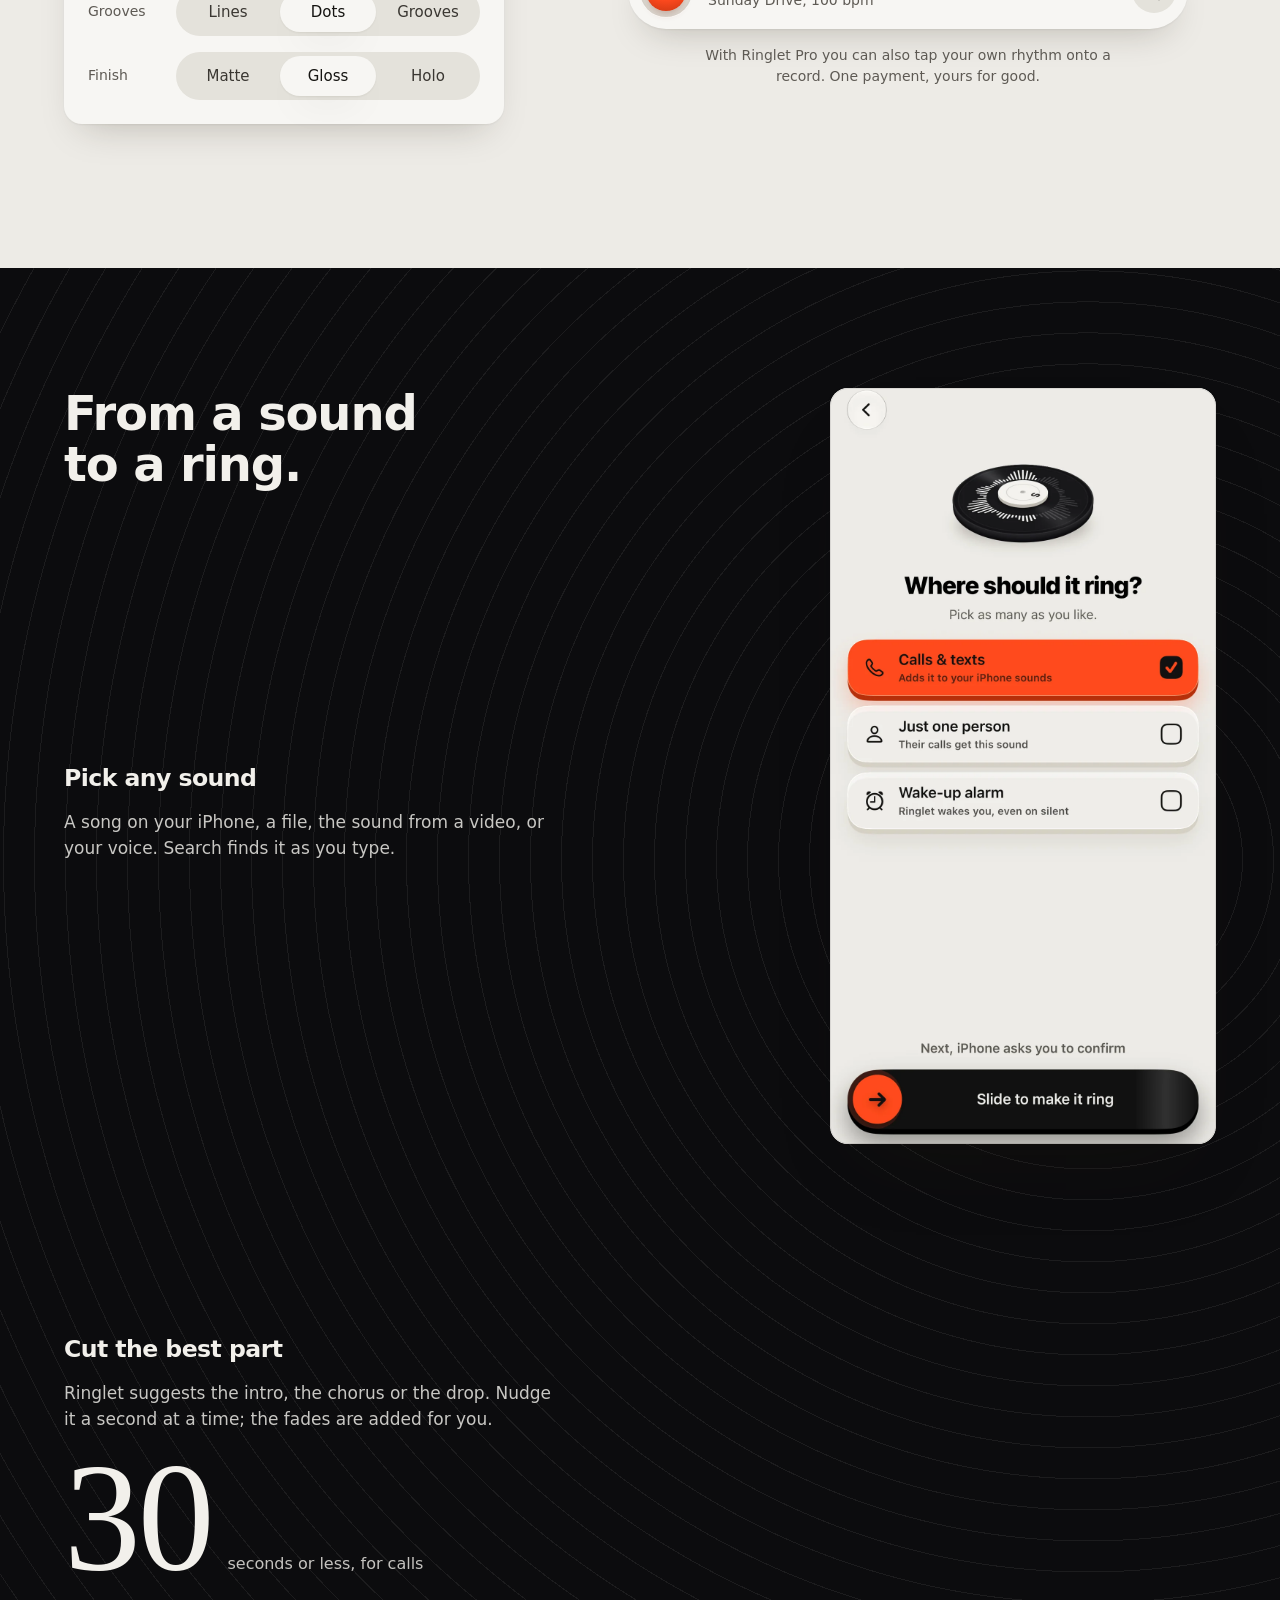
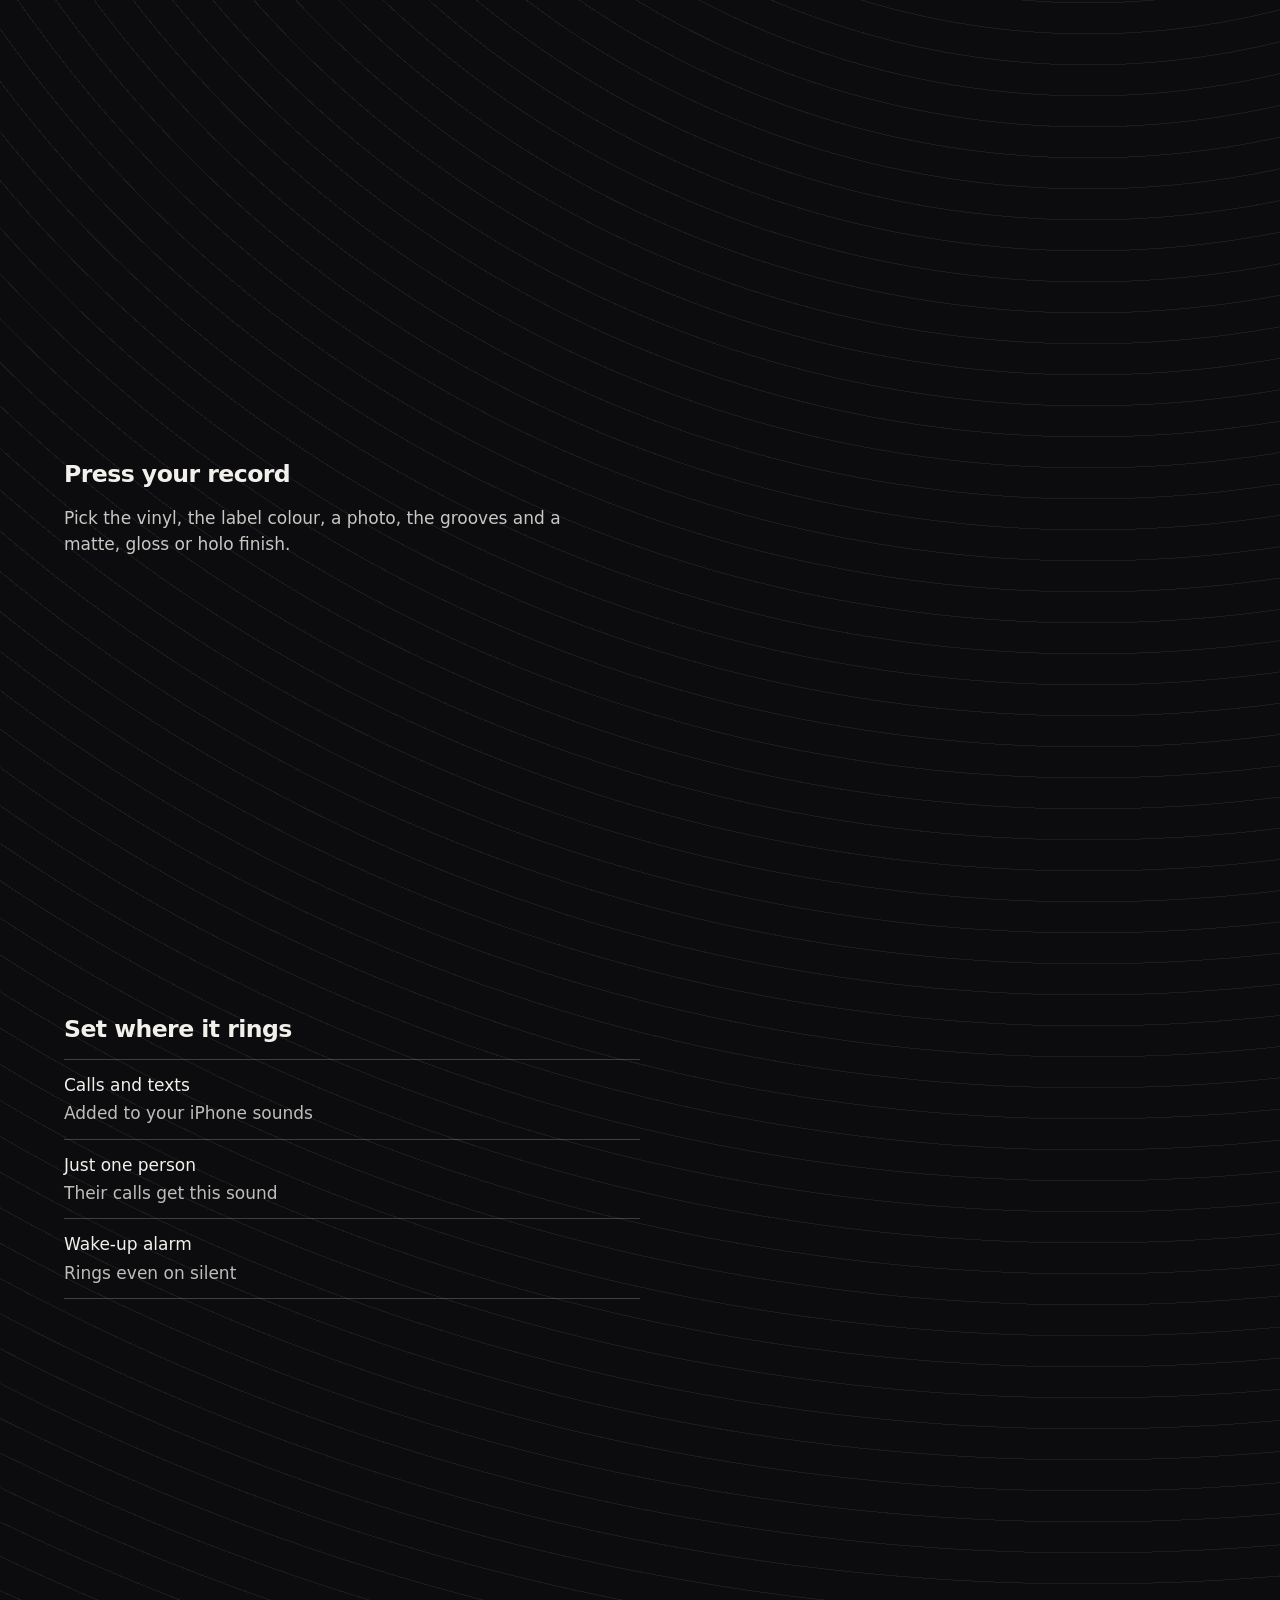
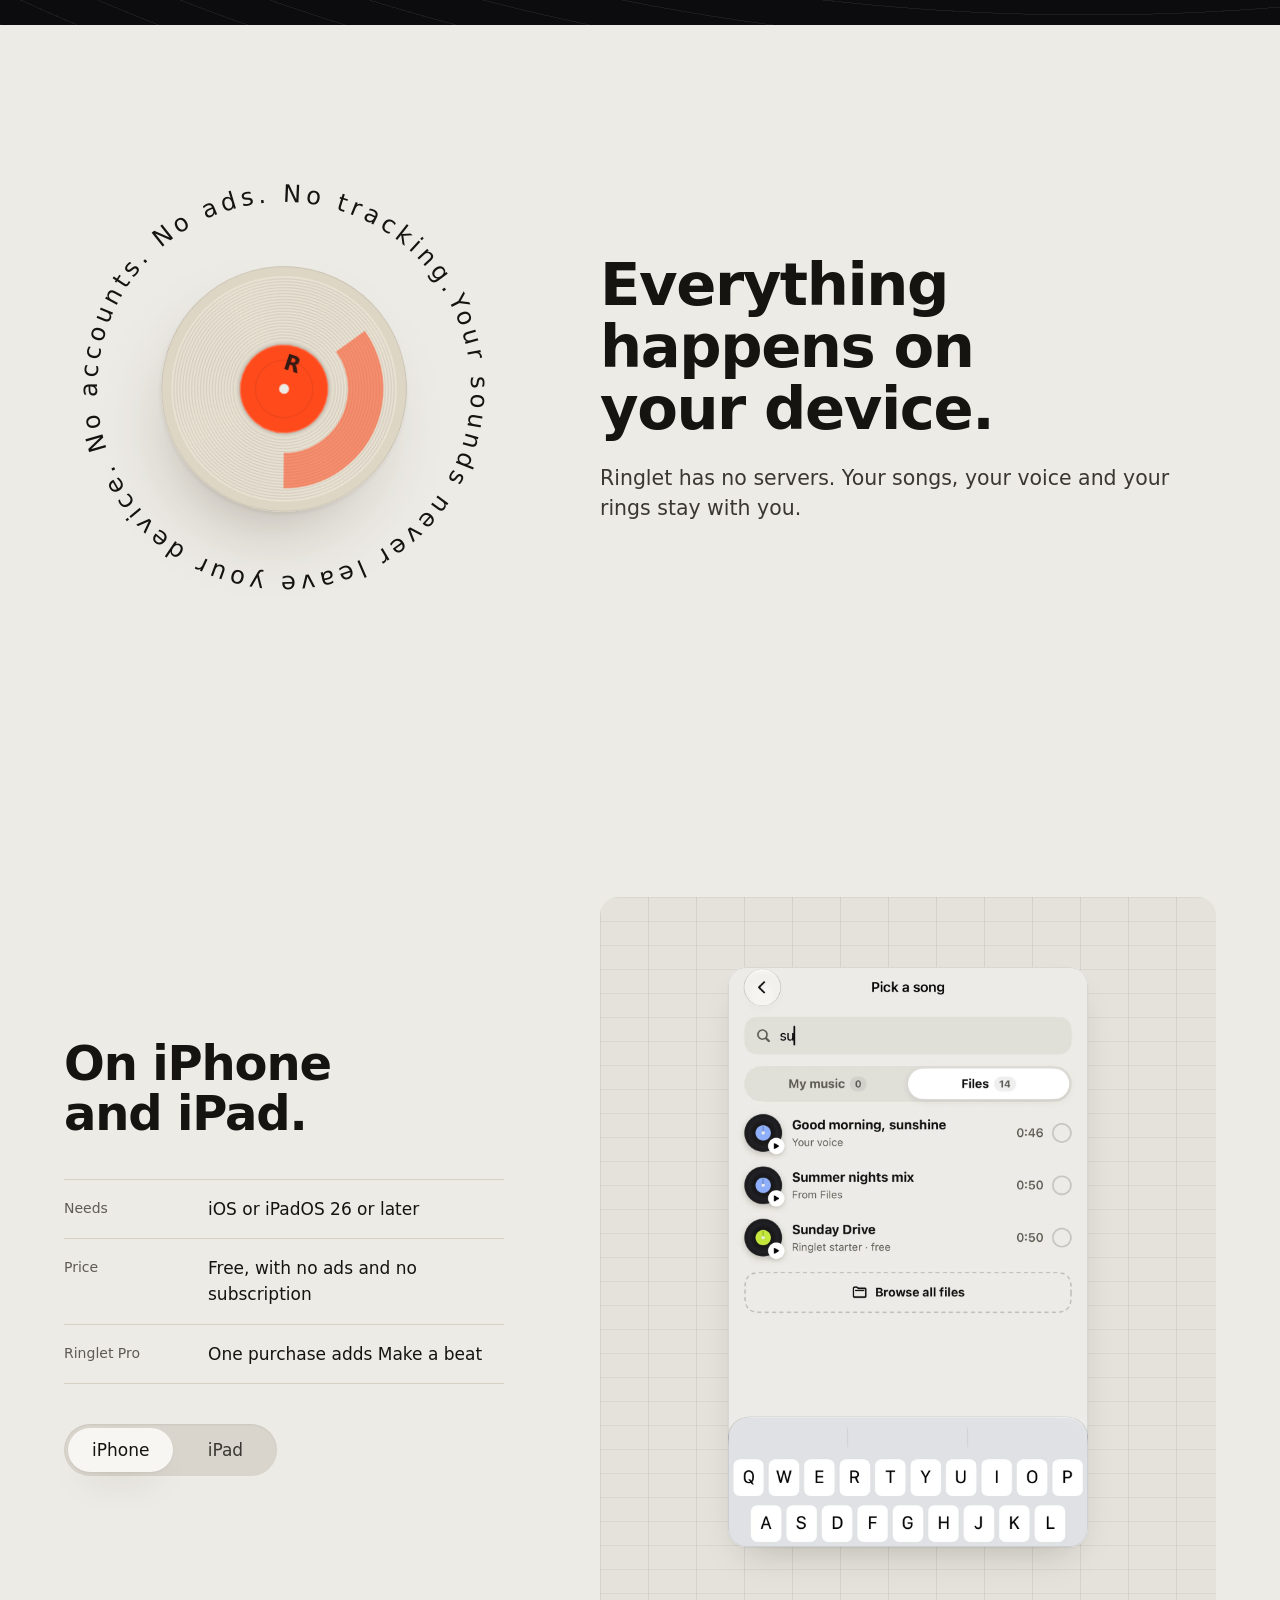
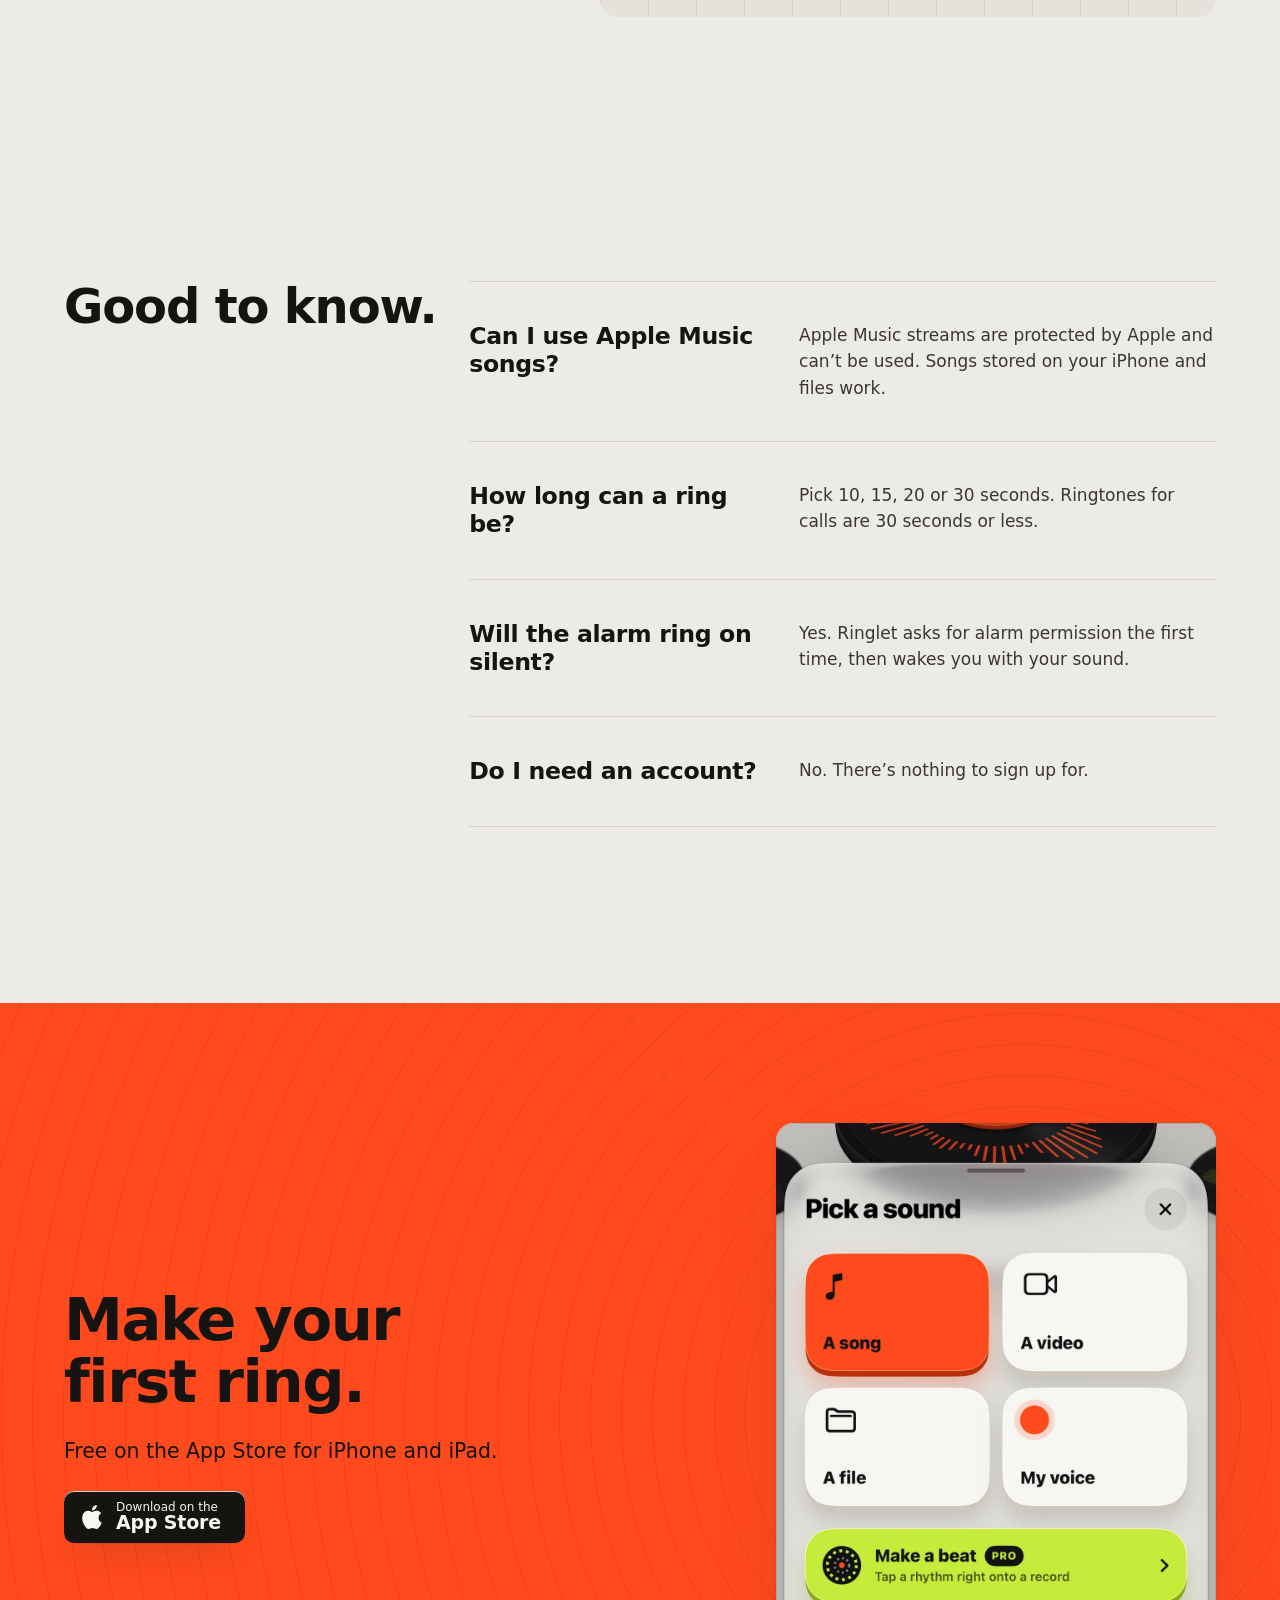
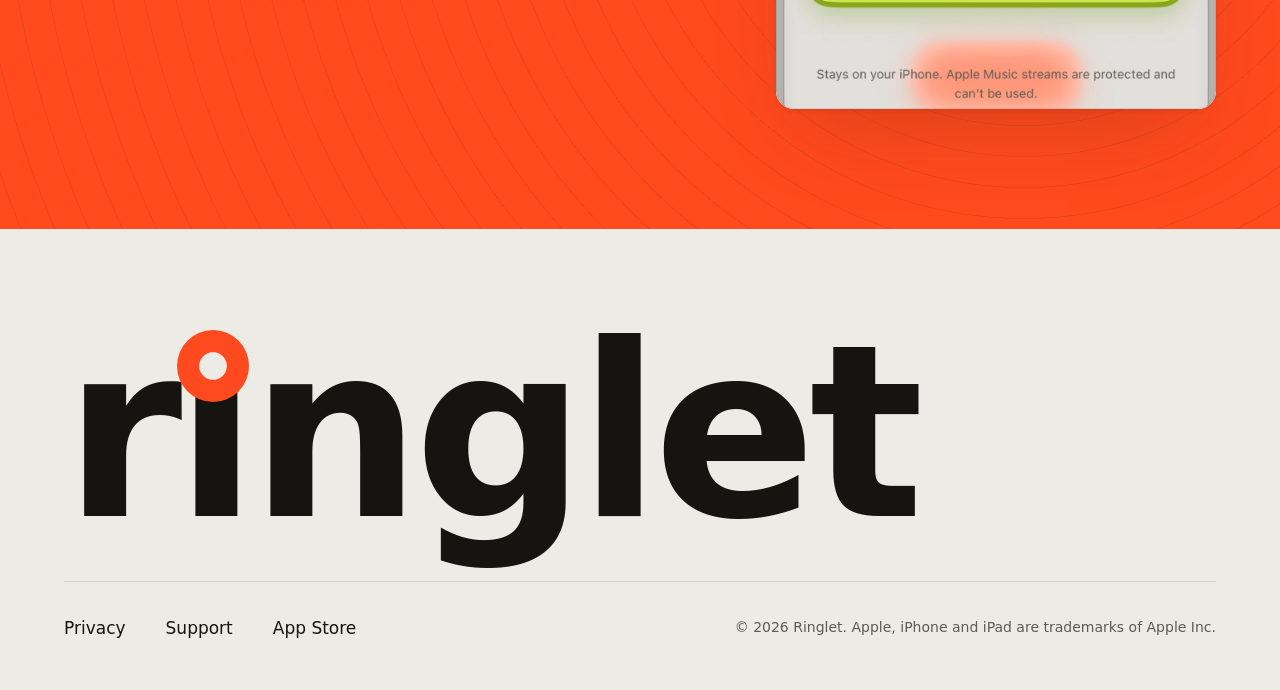
==== commit 2e1aa64c: "Make the website record-led and more playful - Hero: a live Ringlet record on a tilted platter with " ====
--- a/index.html
+++ b/index.html
@@ -26,7 +26,7 @@
       <a class="wordmark" href="./" aria-label="Ringlet home">r<span class="wordmark__i">ı<span class="wordmark__dot" aria-hidden="true"></span></span>nglet</a>
       <button class="slab__menu" type="button" aria-expanded="false" aria-controls="nav-links">Menu</button>
       <nav class="slab__links" id="nav-links" aria-label="Main">
-        <a href="#tones">Hear a ring</a>
+        <a href="#press">Press a record</a>
         <a href="#how">How it works</a>
         <a href="#questions">Questions</a>
         <a class="slab__cta js-store" href="#download">Get the app</a>
@@ -35,68 +35,137 @@
   </header>
 
   <main id="main">
-    <!-- Hero: Counter posture. The download beside the real shelf screen. -->
+    <!-- Hero: a live Ringlet record. Press play, the arm drops, the record spins and its bars follow the sound. -->
     <section class="hero">
-      <div class="hero__ground" aria-hidden="true"></div>
+      <div class="hero__rings" aria-hidden="true"></div>
       <div class="container hero__grid">
         <div class="hero__text">
           <h1>Any sound, your ringtone.</h1>
-          <p class="lead">Songs, videos or your own voice, cut into a ringtone or alarm.</p>
+          <p class="lead">Songs, videos or your own voice, pressed into a ringtone or alarm.</p>
           <div class="hero__actions">
             <a class="store js-store" href="#download">
               <svg class="store__logo" viewBox="0 0 24 24" width="24" height="24" aria-hidden="true"><path fill="currentColor" d="M12.152 6.896c-.948 0-2.415-1.078-3.96-1.04-2.04.027-3.91 1.183-4.961 3.014-2.117 3.675-.546 9.103 1.519 12.09 1.013 1.454 2.208 3.09 3.792 3.039 1.52-.065 2.09-.987 3.935-.987 1.831 0 2.35.987 3.96.948 1.637-.026 2.676-1.48 3.676-2.948 1.156-1.688 1.636-3.325 1.662-3.415-.039-.013-3.182-1.221-3.22-4.857-.026-3.04 2.48-4.494 2.597-4.559-1.429-2.09-3.623-2.324-4.39-2.376-2-.156-3.675 1.09-4.61 1.09zM15.53 3.83c.843-1.012 1.4-2.427 1.245-3.83-1.207.052-2.662.805-3.532 1.818-.78.896-1.454 2.338-1.273 3.714 1.338.104 2.715-.688 3.559-1.701"/></svg>
               <span class="store__text"><small>Download on the</small>App Store</span>
             </a>
-            <button class="cap-pill" type="button" data-play-hero aria-describedby="hero-tone-note">
+            <button class="cap-pill" type="button" data-play-for="hero" aria-pressed="false">
               <span class="cap" aria-hidden="true"><span class="cap__glyph"></span></span>
-              <span class="cap-pill__text"><span class="cap-pill__title">Play Sunday Drive</span><span class="cap-pill__sub" id="hero-tone-note">A starter tone from the app</span></span>
+              <span class="cap-pill__text"><span class="cap-pill__title" data-play-label>Play Sunday Drive</span><span class="cap-pill__sub">A starter tone from the app</span></span>
             </button>
           </div>
         </div>
-        <figure class="screen screen--hero" data-slot="hero" data-kind="product" data-alt="Ringlet's shelf on iPhone: the Sunday Drive record, Play and Edit">
-          <img src="assets/screens/phone-01-shelf.webp" width="1056" height="2068" alt="Ringlet on iPhone: the Sunday Drive record on your shelf, with Play and Edit" fetchpriority="high" style="object-position: 50% 0%">
+        <figure class="stage stage--hero">
+          <div class="turntable" data-turntable="hero">
+            <div class="turntable__shadow" aria-hidden="true"></div>
+            <div class="platter" aria-hidden="true"><div class="disc"><span class="disc__wall" style="--k:1"></span><span class="disc__wall" style="--k:2"></span><span class="disc__wall" style="--k:3"></span><span class="disc__wall" style="--k:4"></span><span class="disc__wall" style="--k:5"></span><span class="disc__wall" style="--k:6"></span><span class="disc__wall" style="--k:7"></span><span class="disc__wall" style="--k:8"></span><canvas class="disc__face"></canvas><span class="disc__sheen"></span><span class="disc__holo"></span></div></div>
+            <svg class="arm" viewBox="0 0 100 100" aria-hidden="true">
+              <circle class="arm__base" cx="86" cy="16" r="13"/>
+              <circle class="arm__base-top" cx="86" cy="16" r="8.5"/>
+              <g class="arm__swing">
+                <rect class="arm__weight" x="88" y="2" width="9" height="11" rx="3" transform="rotate(38 92 8)"/>
+                <path class="arm__tube-edge" d="M86 16 L54 60 Q48 68 44 72"/>
+                <path class="arm__tube" d="M86 16 L54 60 Q48 68 44 72"/>
+                <rect class="arm__head" x="36" y="68" width="13" height="8" rx="2" transform="rotate(-36 42 72)"/>
+                <circle class="arm__cap" cx="86" cy="16" r="4.5"/>
+              </g>
+            </svg>
+          </div>
+          <figcaption class="stage__caption"><span class="stage__name">Sunday Drive</span><span class="stage__sub"><span class="stage__dot" aria-hidden="true"></span>Rings for all calls</span></figcaption>
         </figure>
       </div>
     </section>
 
-    <!-- Signature: the five starter tones, played by a port of the app's own synth. -->
-    <section class="tones" id="tones" aria-labelledby="tones-title">
-      <div class="container tones__grid">
-        <div class="tones__text">
-          <h2 id="tones-title">Five tones to start with.</h2>
-          <p class="lead">They come free with the app. Here they play on the same little synth.</p>
-          <fieldset class="cases" data-tones>
-            <legend class="visually-hidden">Starter tone</legend>
-            <input type="radio" name="tone" id="tone-sunday" value="0" checked><label class="case case--sunny" for="tone-sunday"><span class="case__band" aria-hidden="true"></span><span class="case__name">Sunday Drive</span><span class="case__meta num">100 bpm</span></label>
-            <input type="radio" name="tone" id="tone-poptick" value="1"><label class="case case--sunny" for="tone-poptick"><span class="case__band" aria-hidden="true"></span><span class="case__name">Pop Tick</span><span class="case__meta num">120 bpm</span></label>
-            <input type="radio" name="tone" id="tone-lowtide" value="2"><label class="case case--dreamy" for="tone-lowtide"><span class="case__band" aria-hidden="true"></span><span class="case__name">Low Tide</span><span class="case__meta num">84 bpm</span></label>
-            <input type="radio" name="tone" id="tone-hum" value="3"><label class="case case--moody" for="tone-hum"><span class="case__band" aria-hidden="true"></span><span class="case__name">Hum</span><span class="case__meta num">96 bpm</span></label>
-            <input type="radio" name="tone" id="tone-grain" value="4"><label class="case case--sunny" for="tone-grain"><span class="case__band" aria-hidden="true"></span><span class="case__name">Grain</span><span class="case__meta num">104 bpm</span></label>
-          </fieldset>
-        </div>
-        <div class="deck" data-deck>
-          <div class="deck__head">
-            <button class="cap cap--big" type="button" data-play aria-label="Play Sunday Drive" aria-pressed="false"><span class="cap__glyph" aria-hidden="true"></span></button>
-            <div class="deck__title">
-              <p class="deck__name" data-tone-name>Sunday Drive</p>
-              <p class="deck__meta"><span data-tone-bpm>100</span> bpm, <span data-tone-mood>sunny</span></p>
+    <!-- Playground: press your own record, the way the app's Make it yours screen does. -->
+    <section class="press" id="press" aria-labelledby="press-title">
+      <div class="container press__grid">
+        <div class="press__text">
+          <h2 id="press-title">Press your own record.</h2>
+          <p class="lead">Name it, pick a starter tone, then make it yours. Hit play and it spins.</p>
+          <div class="controls" data-controls>
+            <div class="control control--name">
+              <label for="ring-name">Name</label>
+              <input id="ring-name" name="ring-name" type="text" value="Summer nights mix" maxlength="22" autocomplete="off" spellcheck="false">
             </div>
-            <p class="deck__time num" aria-live="off"><span data-time>0:00.0</span></p>
-          </div>
-          <div class="roll" role="img" aria-label="One bar of the tone in four lanes: kick, snare, hats and melody">
-            <div class="lane lane--kick" data-lane="kick"><span class="lane__name">Kick</span><div class="lane__steps"><span class="step on" style="--s:0"></span><span class="step" style="--s:1"></span><span class="step" style="--s:2"></span><span class="step" style="--s:3"></span><span class="step" style="--s:4"></span><span class="step" style="--s:5"></span><span class="step on" style="--s:6"></span><span class="step" style="--s:7"></span><span class="step on" style="--s:8"></span><span class="step" style="--s:9"></span><span class="step" style="--s:10"></span><span class="step" style="--s:11"></span><span class="step" style="--s:12"></span><span class="step" style="--s:13"></span><span class="step" style="--s:14"></span><span class="step" style="--s:15"></span></div></div>
-            <div class="lane lane--snare" data-lane="snare"><span class="lane__name">Snare</span><div class="lane__steps"><span class="step" style="--s:0"></span><span class="step" style="--s:1"></span><span class="step" style="--s:2"></span><span class="step" style="--s:3"></span><span class="step on" style="--s:4"></span><span class="step" style="--s:5"></span><span class="step" style="--s:6"></span><span class="step" style="--s:7"></span><span class="step" style="--s:8"></span><span class="step" style="--s:9"></span><span class="step" style="--s:10"></span><span class="step" style="--s:11"></span><span class="step on" style="--s:12"></span><span class="step" style="--s:13"></span><span class="step" style="--s:14"></span><span class="step" style="--s:15"></span></div></div>
-            <div class="lane lane--hat" data-lane="hat"><span class="lane__name">Hats</span><div class="lane__steps"><span class="step on" style="--s:0"></span><span class="step" style="--s:1"></span><span class="step on" style="--s:2"></span><span class="step" style="--s:3"></span><span class="step on" style="--s:4"></span><span class="step" style="--s:5"></span><span class="step on" style="--s:6"></span><span class="step" style="--s:7"></span><span class="step on" style="--s:8"></span><span class="step" style="--s:9"></span><span class="step on" style="--s:10"></span><span class="step" style="--s:11"></span><span class="step on" style="--s:12"></span><span class="step" style="--s:13"></span><span class="step on" style="--s:14"></span><span class="step" style="--s:15"></span></div></div>
-            <div class="lane lane--mel" data-lane="mel"><span class="lane__name">Melody</span><div class="lane__steps"><span class="step on" style="--s:0"></span><span class="step" style="--s:1"></span><span class="step on" style="--s:2"></span><span class="step" style="--s:3"></span><span class="step on" style="--s:4"></span><span class="step" style="--s:5"></span><span class="step" style="--s:6"></span><span class="step on" style="--s:7"></span><span class="step on" style="--s:8"></span><span class="step" style="--s:9"></span><span class="step on" style="--s:10"></span><span class="step" style="--s:11"></span><span class="step on" style="--s:12"></span><span class="step" style="--s:13"></span><span class="step" style="--s:14"></span><span class="step on" style="--s:15"></span></div></div>
-            <span class="roll__head" data-head aria-hidden="true"></span>
-          </div>
-          <p class="deck__note">With Ringlet Pro you tap your own rhythm onto a record. One payment, yours for good.</p>
-        </div>
-      </div>
-    </section>
-
-    <!-- Pinned: one screen held while the four moments scroll past. -->
-    <section class="how" id="how" aria-labelledby="how-title">
+            <fieldset class="control">
+              <legend>Tone</legend>
+              <div class="chips">
+                <input type="radio" name="tone" id="tone-0" value="0" checked><label for="tone-0">Sunday Drive</label>
+                <input type="radio" name="tone" id="tone-1" value="1"><label for="tone-1">Pop Tick</label>
+                <input type="radio" name="tone" id="tone-2" value="2"><label for="tone-2">Low Tide</label>
+                <input type="radio" name="tone" id="tone-3" value="3"><label for="tone-3">Hum</label>
+                <input type="radio" name="tone" id="tone-4" value="4"><label for="tone-4">Grain</label>
+              </div>
+            </fieldset>
+            <fieldset class="control">
+              <legend>Vinyl</legend>
+              <div class="swatches">
+                <input type="radio" name="vinyl" id="vinyl-black" value="black" checked><label for="vinyl-black" style="--sw: var(--vinyl-black)"><span class="visually-hidden">Classic black</span></label>
+                <input type="radio" name="vinyl" id="vinyl-smoke" value="smoke"><label for="vinyl-smoke" style="--sw: var(--vinyl-smoke)"><span class="visually-hidden">Smoke</span></label>
+                <input type="radio" name="vinyl" id="vinyl-cream" value="cream"><label for="vinyl-cream" style="--sw: var(--vinyl-cream)"><span class="visually-hidden">Cream</span></label>
+                <input type="radio" name="vinyl" id="vinyl-ocean" value="ocean"><label for="vinyl-ocean" style="--sw: var(--vinyl-ocean)"><span class="visually-hidden">Ocean blue</span></label>
+                <input type="radio" name="vinyl" id="vinyl-clay" value="clay"><label for="vinyl-clay" style="--sw: var(--vinyl-clay)"><span class="visually-hidden">Clay</span></label>
+              </div>
+            </fieldset>
+            <fieldset class="control">
+              <legend>Label</legend>
+              <div class="swatches">
+                <input type="radio" name="label" id="label-signal" value="signal"><label for="label-signal" style="--sw: var(--label-signal)"><span class="visually-hidden">Signal orange</span></label>
+                <input type="radio" name="label" id="label-lime" value="lime"><label for="label-lime" style="--sw: var(--label-lime)"><span class="visually-hidden">Lime</span></label>
+                <input type="radio" name="label" id="label-sky" value="sky" checked><label for="label-sky" style="--sw: var(--label-sky)"><span class="visually-hidden">Sky</span></label>
+                <input type="radio" name="label" id="label-blush" value="blush"><label for="label-blush" style="--sw: var(--label-blush)"><span class="visually-hidden">Blush</span></label>
+                <input type="radio" name="label" id="label-butter" value="butter"><label for="label-butter" style="--sw: var(--label-butter)"><span class="visually-hidden">Butter</span></label>
+                <input type="radio" name="label" id="label-paper" value="paper"><label for="label-paper" style="--sw: var(--label-paper)"><span class="visually-hidden">Paper</span></label>
+              </div>
+            </fieldset>
+            <fieldset class="control">
+              <legend>Grooves</legend>
+              <div class="segs">
+                <input type="radio" name="groove" id="groove-lines" value="lines"><label for="groove-lines">Lines</label>
+                <input type="radio" name="groove" id="groove-dots" value="dots" checked><label for="groove-dots">Dots</label>
+                <input type="radio" name="groove" id="groove-rings" value="rings"><label for="groove-rings">Grooves</label>
+              </div>
+            </fieldset>
+            <fieldset class="control">
+              <legend>Finish</legend>
+              <div class="segs">
+                <input type="radio" name="finish" id="finish-matte" value="matte"><label for="finish-matte">Matte</label>
+                <input type="radio" name="finish" id="finish-gloss" value="gloss" checked><label for="finish-gloss">Gloss</label>
+                <input type="radio" name="finish" id="finish-holo" value="holo"><label for="finish-holo">Holo</label>
+              </div>
+            </fieldset>
+          </div>
+        </div>
+        <figure class="stage stage--press">
+          <div class="turntable" data-turntable="press">
+            <div class="turntable__shadow" aria-hidden="true"></div>
+            <div class="platter" aria-hidden="true"><div class="disc"><span class="disc__wall" style="--k:1"></span><span class="disc__wall" style="--k:2"></span><span class="disc__wall" style="--k:3"></span><span class="disc__wall" style="--k:4"></span><span class="disc__wall" style="--k:5"></span><span class="disc__wall" style="--k:6"></span><span class="disc__wall" style="--k:7"></span><span class="disc__wall" style="--k:8"></span><canvas class="disc__face"></canvas><span class="disc__sheen"></span><span class="disc__holo"></span></div></div>
+            <svg class="arm" viewBox="0 0 100 100" aria-hidden="true">
+              <circle class="arm__base" cx="86" cy="16" r="13"/>
+              <circle class="arm__base-top" cx="86" cy="16" r="8.5"/>
+              <g class="arm__swing">
+                <rect class="arm__weight" x="88" y="2" width="9" height="11" rx="3" transform="rotate(38 92 8)"/>
+                <path class="arm__tube-edge" d="M86 16 L54 60 Q48 68 44 72"/>
+                <path class="arm__tube" d="M86 16 L54 60 Q48 68 44 72"/>
+                <rect class="arm__head" x="36" y="68" width="13" height="8" rx="2" transform="rotate(-36 42 72)"/>
+                <circle class="arm__cap" cx="86" cy="16" r="4.5"/>
+              </g>
+            </svg>
+          </div>
+          <figcaption class="stage__bar">
+            <button class="cap cap--big" type="button" data-play-for="press" aria-pressed="false" aria-label="Play your record"><span class="cap__glyph" aria-hidden="true"></span></button>
+            <span class="stage__title"><span class="stage__name" data-press-name>Summer nights mix</span><span class="stage__sub" data-press-sub>Sunday Drive, 100 bpm</span></span>
+            <span class="stage__time num" data-press-time>0:00.0</span>
+            <button class="shuffle" type="button" data-shuffle aria-label="Shuffle the design">
+              <svg viewBox="0 0 24 24" width="20" height="20" aria-hidden="true" fill="none" stroke="currentColor" stroke-width="2" stroke-linecap="round" stroke-linejoin="round"><path d="m18 14 4 4-4 4"/><path d="m18 2 4 4-4 4"/><path d="M2 18h1.973a4 4 0 0 0 3.3-1.7l5.454-8.6a4 4 0 0 1 3.3-1.7H22"/><path d="M2 6h1.972a4 4 0 0 1 3.6 2.2"/><path d="M22 18h-6.041a4 4 0 0 1-3.3-1.8l-.359-.45"/></svg>
+            </button>
+          </figcaption>
+          <p class="press__note">With Ringlet Pro you can also tap your own rhythm onto a record. One payment, yours for good.</p>
+        </figure>
+      </div>
+    </section>
+
+    <!-- How it works: the section floods a new colour for each step, like the App Store screenshots. -->
+    <section class="how" id="how" aria-labelledby="how-title" data-field="0">
+      <div class="how__rings" aria-hidden="true"></div>
       <div class="container how__grid">
         <div class="how__panels">
           <h2 id="how-title">From a sound to a ring.</h2>
@@ -147,10 +216,20 @@
       </div>
     </section>
 
-    <!-- Statement -->
-    <section class="statement" aria-label="Privacy">
-      <div class="container">
-        <p class="statement__line">Everything happens on your device. Your sounds never leave it.</p>
+    <!-- Statement: the promise set around a record that turns as you scroll. -->
+    <section class="statement" aria-labelledby="statement-title">
+      <div class="container statement__grid">
+        <div class="statement__ring" data-ring aria-hidden="true">
+          <svg viewBox="0 0 400 400">
+            <defs><path id="ring-path" d="M200,200 m-170,0 a170,170 0 1,1 340,0 a170,170 0 1,1 -340,0"/></defs>
+            <text><textPath href="#ring-path" startOffset="0" textLength="1062" lengthAdjust="spacing">Your sounds never leave your device. No accounts. No ads. No tracking.</textPath></text>
+          </svg>
+          <canvas class="statement__disc" data-mini-record></canvas>
+        </div>
+        <div class="statement__text">
+          <h2 id="statement-title">Everything happens on your device.</h2>
+          <p class="lead">Ringlet has no servers. Your songs, your voice and your rings stay with you.</p>
+        </div>
       </div>
     </section>
 
--- a/styles.css
+++ b/styles.css
@@ -153,157 +153,216 @@
 .cap-pill__title { font-weight: 500; white-space: nowrap; }
 .cap-pill__sub { font-size: var(--text-xs); color: var(--color-muted); white-space: nowrap; }
 
-/* ---------- Hero: Counter ---------- */
-.hero { position: relative; padding-block: var(--space-xl) var(--space-2xl); }
-.hero__ground {
+/* ---------- The record: the app's recipe on a tilted platter ---------- */
+.turntable {
+  --wall-lo: var(--vinyl-black-edge); --wall-hi: var(--vinyl-black-edge-hi); --sheen: 1; --holo: 0; --tz: 1.7px;
+  position: relative; width: 100%; aspect-ratio: 1 / 0.8; perspective: 1800px;
+}
+.platter {
+  position: absolute; left: 7%; width: 86%; aspect-ratio: 1; top: 50%;
+  transform: translateY(-50%) rotateX(52deg); transform-style: preserve-3d;
+}
+.disc { position: absolute; inset: 0; border-radius: 50%; transform-style: preserve-3d; }
+.disc__wall {
+  position: absolute; inset: 0; border-radius: 50%;
+  background: color-mix(in srgb, var(--wall-hi) calc(100% - var(--k) * 12%), var(--wall-lo));
+  transform: translateZ(calc(var(--k) * var(--tz) * -1));
+}
+.disc__face { position: absolute; inset: 0; width: 100%; height: 100%; border-radius: 50%; }
+.disc__sheen, .disc__holo { position: absolute; inset: 0; border-radius: 50%; pointer-events: none; transform: translateZ(0.5px); }
+.disc__sheen {
+  opacity: var(--sheen);
+  background: conic-gradient(from 115deg,
+    transparent 0%, color-mix(in oklab, var(--color-sheet) 16%, transparent) 5%, transparent 11%,
+    transparent 50%, color-mix(in oklab, var(--color-sheet) 10%, transparent) 55.5%, transparent 62%, transparent 100%);
+}
+.disc__holo {
+  opacity: var(--holo); mix-blend-mode: screen;
+  background: conic-gradient(from 30deg, var(--field-butter), var(--field-lime), var(--field-sky), var(--field-lime), var(--field-butter), var(--field-lime), var(--field-sky), var(--field-lime), var(--field-butter));
+  -webkit-mask-image: radial-gradient(circle, transparent 40%, black 60%, black 90%, transparent 96%);
+  mask-image: radial-gradient(circle, transparent 40%, black 60%, black 90%, transparent 96%);
+}
+.turntable__shadow {
+  position: absolute; left: 9%; right: 9%; top: 34%; height: 46%; border-radius: 50%;
+  background: radial-gradient(closest-side, var(--shade-2), transparent);
+  filter: blur(14px); transform: translateY(8%);
+}
+.arm { position: absolute; right: -3%; top: -6%; width: 44%; height: auto; overflow: visible; z-index: var(--z-raised); filter: drop-shadow(0 8px 6px var(--shade-2)); }
+.arm__swing { transform-box: view-box; transform-origin: 86px 16px; transform: rotate(-38deg); transition: transform 900ms var(--ease-out); }
+.turntable.is-playing .arm__swing { transform: rotate(0deg); }
+.arm__base { fill: var(--metal-2); stroke: var(--metal-3); stroke-width: 0.6; }
+.arm__base-top { fill: var(--metal); }
+.arm__weight { fill: var(--metal-2); stroke: var(--metal-3); stroke-width: 0.6; }
+.arm__tube-edge { fill: none; stroke: var(--metal-3); stroke-width: 4.4; stroke-linecap: round; }
+.arm__tube { fill: none; stroke: var(--metal); stroke-width: 2.8; stroke-linecap: round; }
+.arm__head { fill: var(--record-ink); }
+.arm__cap { fill: var(--metal); stroke: var(--metal-3); stroke-width: 0.6; }
+
+.stage { margin: 0; display: grid; gap: var(--space-md); justify-items: center; min-width: 0; }
+.stage__caption { display: grid; justify-items: center; gap: var(--space-3xs); text-align: center; margin-top: calc(var(--space-lg) * -1); }
+.stage__name { font-size: var(--text-title); font-weight: 700; letter-spacing: -0.015em; line-height: 1.15; }
+.stage__sub { display: inline-flex; align-items: center; gap: var(--space-xs); font-size: var(--text-sm); color: var(--color-muted); }
+.stage__dot { width: 8px; height: 8px; border-radius: 50%; background: var(--color-accent-2); }
+
+/* ---------- Hero ---------- */
+.hero { position: relative; padding-block: var(--space-xl) var(--space-2xl); overflow-x: clip; }
+.hero__rings {
   position: absolute; inset: 0; z-index: -1; pointer-events: none;
-  background-image:
-    linear-gradient(to right, var(--grid-bar) 1px, transparent 1px),
-    linear-gradient(to right, var(--grid-beat) 1px, transparent 1px),
-    linear-gradient(to bottom, var(--grid-row) 1px, transparent 1px);
-  background-size: 192px 100%, 48px 100%, 100% 24px;
-  -webkit-mask-image: radial-gradient(60% 70% at 72% 50%, black, transparent 75%);
-  mask-image: radial-gradient(60% 70% at 72% 50%, black, transparent 75%);
+  background: repeating-radial-gradient(circle at 72% 46%, transparent 0 26px, var(--grid-beat) 26px 27px);
+  -webkit-mask-image: radial-gradient(70% 80% at 72% 46%, black 20%, transparent 75%);
+  mask-image: radial-gradient(70% 80% at 72% 46%, black 20%, transparent 75%);
 }
 .hero__grid { display: grid; gap: var(--space-xl); }
 .hero__text { display: grid; gap: var(--space-lg); align-content: center; }
-.hero h1 { font-size: clamp(2.75rem, 4.6vw + 0.75rem, 5.5rem); line-height: 1.0; max-width: 14ch; }
+.hero h1 { font-size: clamp(2.75rem, 4.1vw + 0.75rem, 5.25rem); line-height: 1.0; max-width: 14ch; }
 .hero .lead { color: var(--color-ink-2); max-width: 30ch; }
 .hero__actions { display: flex; flex-wrap: wrap; align-items: center; gap: var(--space-md); padding-top: var(--space-xs); }
-.screen--hero { width: min(100%, 420px); aspect-ratio: 3 / 4; justify-self: center; box-shadow: var(--shadow-lift); }
+.stage--hero { width: min(100%, 560px); justify-self: center; }
 
 @media (min-width: 40rem) and (max-width: 59.99rem) {
   .hero { padding-block: var(--space-2xl) var(--space-3xl); }
-  .hero__text { justify-items: start; }
-  .screen--hero { width: min(100%, 460px); }
 }
 @media (min-width: 60rem) {
   .hero { min-height: calc(100dvh - var(--nav-h)); display: grid; align-items: center; padding-block: var(--space-xl); }
-  .hero__grid { grid-template-columns: minmax(0, 6fr) minmax(0, 5fr); gap: var(--split-gap); align-items: center; }
-  .screen--hero { justify-self: end; width: min(100%, 540px, calc((100dvh - var(--nav-h) - 96px) * 0.75)); }
+  .hero__grid { grid-template-columns: minmax(0, 6fr) minmax(0, 7fr); gap: var(--space-2xl); align-items: center; }
+  .stage--hero { width: min(100%, 700px, calc((100dvh - var(--nav-h) - 150px) / 0.8)); justify-self: end; }
 }
 
 /* ---------- Section rhythm ---------- */
-.tones { padding-block: var(--section-gap) var(--section-gap-s); }
-.how { padding-block: var(--section-gap-s) var(--section-gap); }
-.statement { padding-block: var(--section-gap-l); }
-.devices { padding-block: var(--section-gap-s) var(--section-gap); }
-.questions { padding-block: var(--section-gap) var(--section-gap-l); }
-.close { padding-block: var(--section-gap-s); background: var(--color-paper-2); }
+.press { padding-block: var(--section-gap) var(--section-gap); }
+.statement { padding-block: var(--section-gap) var(--section-gap); }
+.devices { padding-block: var(--section-gap) var(--section-gap); }
+.questions { padding-block: var(--section-gap-s) var(--section-gap-l); }
+.close { padding-block: var(--section-gap-s); }
 .lead { color: var(--color-ink-2); }
 
-/* ---------- Tones: cased spines beside the grid ---------- */
-.tones__grid { display: grid; gap: var(--space-2xl); }
-.tones__text { display: grid; gap: var(--space-lg); align-content: start; }
-.tones__text h2 { max-width: 14ch; }
-
-.cases { display: grid; gap: var(--space-xs); margin: 0; padding: var(--space-md) 0 0; border: 0; min-width: 0; }
-.cases input { position: absolute; width: 1px; height: 1px; opacity: 0; }
-.case {
-  display: grid; grid-template-columns: 14px minmax(0, 1fr) auto; align-items: center; gap: var(--space-md);
-  min-height: 52px; padding: 0 var(--space-lg) 0 var(--space-sm); border-radius: var(--radius-inner);
-  background: var(--case); color: var(--color-ink); cursor: pointer;
-  box-shadow: 0 0 0 1px var(--shade-1), inset 0 1px 0 var(--hi);
-  transition: transform var(--dur-short) var(--ease-out), box-shadow var(--dur-short) var(--ease-out), background-color var(--dur-short) var(--ease-out);
-}
-.case:hover { background: var(--color-sheet); }
-.case:active { transform: translateY(1px); }
-.case__band {
-  height: 30px; border-radius: 4px;
-  background: linear-gradient(to bottom, var(--hi), transparent 40%), var(--band, var(--mood-sunny));
-  box-shadow: inset 0 0 0 1px var(--shade-1);
-}
-.case--dreamy { --band: var(--mood-dreamy); }
-.case--moody { --band: var(--mood-moody); }
-.case__name { font-weight: 500; }
-.case__meta { font-size: var(--text-sm); color: var(--color-muted); }
-.cases input:checked + .case { background: var(--color-sheet); transform: translateX(var(--space-sm)); box-shadow: 0 0 0 1px var(--shade-2), var(--shadow-card), inset 0 1px 0 var(--hi); }
-.cases input:focus-visible + .case { outline: 2px solid var(--color-focus); outline-offset: 2px; }
-.cases input:disabled + .case { opacity: 0.55; cursor: not-allowed; }
-
-.deck {
-  display: grid; gap: var(--space-lg); padding: var(--space-lg); border-radius: var(--radius-card);
-  background: var(--color-sheet); box-shadow: var(--shadow-lift); min-width: 0; align-self: center;
-}
-.deck__head { display: flex; align-items: center; gap: var(--space-md); }
-.deck__title { flex: 1; min-width: 0; }
-.deck__name { font-size: var(--text-title); font-weight: 700; letter-spacing: -0.015em; line-height: 1.15; }
-.deck__meta { font-size: var(--text-sm); color: var(--color-muted); }
-.deck__time { font-size: 1.125rem; font-weight: 500; color: var(--color-ink-2); }
-.deck__note { font-size: var(--text-sm); color: var(--color-muted); max-width: 52ch; }
-
-.roll {
-  position: relative; display: grid; gap: var(--space-xs); padding: var(--space-sm) 0;
-  background-image: linear-gradient(to bottom, var(--grid-row) 1px, transparent 1px);
-  background-size: 100% 25%;
-}
-.lane { display: grid; grid-template-columns: 4.25rem minmax(0, 1fr); align-items: center; gap: var(--space-sm); }
-.lane__name { font-size: var(--text-sm); font-weight: 500; color: var(--color-muted); }
-.lane__steps {
-  display: grid; grid-template-columns: repeat(16, minmax(0, 1fr)); gap: var(--space-3xs); height: 44px;
-  background-image:
-    linear-gradient(to right, var(--grid-bar) 1px, transparent 1px),
-    linear-gradient(to right, var(--grid-16) 1px, transparent 1px);
-  background-size: 25% 100%, 6.25% 100%;
-}
-.step { border-radius: var(--radius-clip); }
-.step.on {
-  --c: var(--lane-1);
-  background: linear-gradient(color-mix(in oklab, var(--c) 70%, var(--color-sheet)), var(--c));
-  box-shadow: inset 0 0 0 1px color-mix(in oklab, var(--c) 70%, var(--color-ink)), inset 0 1px 0 var(--hi);
-  transition: transform var(--dur-micro) var(--ease-out), opacity var(--dur-long) var(--ease-out);
-}
-.lane--snare .step.on { --c: var(--lane-2); }
-.lane--hat .step.on { --c: var(--lane-3); }
-.lane--mel .step.on { --c: var(--lane-4); }
-.lane--hat .lane__steps { height: 28px; }
-.step.on.is-hit { transform: scaleY(1.14); }
-.roll__head {
-  position: absolute; top: 0; bottom: 0; left: calc(4.25rem + var(--space-sm)); width: 2px; border-radius: 1px;
-  background: var(--color-ink); opacity: 0.25; transform: translateX(0);
-}
-.js .roll__head { opacity: 0; }
-.js .deck.is-playing .roll__head { opacity: 0.8; }
-
-/* the one reveal: clips settle onto the grid, once */
-.js .deck:not(.is-in) .step.on { opacity: 0; transform: translateY(-6px); }
-.js .deck.is-in .step.on { transition-delay: calc(var(--s) * 22ms); }
-.js .deck.is-playing .step.on { transition-delay: 0s; }
-
+/* ---------- Press your own record ---------- */
+.press__grid { display: grid; gap: var(--space-2xl); }
+.press__text { display: grid; gap: var(--space-lg); align-content: start; min-width: 0; }
+.press__text h2 { max-width: 12ch; }
+.controls { display: grid; gap: var(--space-md); margin-top: var(--space-md); padding: var(--space-lg); border-radius: var(--radius-card); background: var(--color-sheet); box-shadow: var(--shadow-card); }
+.control { display: grid; grid-template-columns: 4.5rem minmax(0, 1fr); align-items: center; gap: var(--space-md); margin: 0; padding: 0; border: 0; min-width: 0; }
+.control > label, .control legend { float: left; font-size: var(--text-sm); font-weight: 500; color: var(--color-muted); padding: 0; }
+.control legend + * { grid-column: 2; }
+.control input[type="text"] {
+  width: 100%; min-height: 48px; padding: 0 var(--space-md); border: 1px solid var(--color-muted); border-radius: var(--radius-pill);
+  background: var(--color-paper); color: var(--color-ink); font-size: var(--text-md); font-weight: 500;
+  outline: 2px solid transparent; outline-offset: -3px;
+}
+.control input[type="text"]:focus-visible { outline-color: var(--color-focus); }
+.chips, .swatches { display: flex; flex-wrap: wrap; gap: var(--space-xs); }
+.chips input, .swatches input, .segs input { position: absolute; width: 1px; height: 1px; opacity: 0; }
+.chips label {
+  display: inline-flex; align-items: center; min-height: 44px; padding: 0 var(--space-md); border-radius: var(--radius-pill);
+  background: var(--color-paper-2); color: var(--color-ink-2); font-size: 0.9375rem; font-weight: 500; white-space: nowrap; cursor: pointer;
+  transition: background-color var(--dur-short) var(--ease-out), color var(--dur-short) var(--ease-out);
+}
+.chips label:hover { background: var(--color-paper-3); color: var(--color-ink); }
+.chips input:checked + label { background: var(--color-ink); color: var(--color-sheet); }
+.swatches label {
+  position: relative; width: 44px; height: 44px; border-radius: 50%; cursor: pointer; display: grid; place-items: center;
+}
+.swatches label::before {
+  content: ""; width: 34px; height: 34px; border-radius: 50%; background: var(--sw);
+  box-shadow: inset 0 0 0 1px var(--shade-1), inset 0 2px 3px color-mix(in oklab, var(--color-sheet) 30%, transparent), 0 2px 6px -2px var(--shade-2);
+  transition: transform var(--dur-micro) var(--ease-out);
+}
+.swatches label:hover::before { transform: scale(1.08); }
+.swatches input:checked + label { box-shadow: inset 0 0 0 2px var(--color-ink); }
+.segs { display: flex; gap: var(--space-2xs); padding: var(--space-2xs); border-radius: var(--radius-pill); background: var(--color-paper-2); }
+.segs label {
+  flex: 1; display: inline-flex; align-items: center; justify-content: center; min-height: 40px; padding: 0 var(--space-sm); border-radius: var(--radius-pill);
+  color: var(--color-ink-2); font-size: 0.9375rem; font-weight: 500; white-space: nowrap; cursor: pointer;
+  transition: background-color var(--dur-short) var(--ease-out), color var(--dur-short) var(--ease-out);
+}
+.segs label:hover { color: var(--color-ink); }
+.segs input:checked + label { background: var(--color-sheet); color: var(--color-ink); box-shadow: var(--shadow-card); }
+.chips input:focus-visible + label, .swatches input:focus-visible + label, .segs input:focus-visible + label { outline: 2px solid var(--color-focus); outline-offset: 2px; }
+
+.stage--press { width: 100%; }
+.stage--press .turntable { width: min(100%, 620px); }
+.stage__bar {
+  display: flex; align-items: center; gap: var(--space-md); width: min(100%, 560px);
+  padding: var(--space-sm) var(--space-sm) var(--space-sm) var(--space-sm); border-radius: var(--radius-pill);
+  background: var(--color-sheet); box-shadow: var(--shadow-card);
+}
+.stage__title { flex: 1; min-width: 0; display: grid; }
+.stage__title .stage__name { font-size: 1.125rem; overflow: hidden; text-overflow: ellipsis; white-space: nowrap; }
+.stage__time { font-weight: 500; color: var(--color-ink-2); }
+.shuffle {
+  display: grid; place-items: center; flex-shrink: 0; width: 44px; height: 44px; border: 0; border-radius: 50%;
+  background: var(--color-paper-2); color: var(--color-ink); cursor: pointer;
+  transition: background-color var(--dur-short) var(--ease-out), transform var(--dur-micro) var(--ease-out);
+}
+.shuffle:hover { background: var(--color-paper-3); }
+.shuffle:active { transform: rotate(-20deg) scale(0.96); }
+.press__note { font-size: var(--text-sm); color: var(--color-muted); text-align: center; max-width: 46ch; }
+
+@media (max-width: 59.99rem) {
+  .press__text { display: contents; }
+  .press__text > h2, .press__text > .lead { order: 1; }
+  .stage--press { order: 2; }
+  .controls { order: 3; margin-top: 0; }
+  .press__grid { gap: var(--space-lg); }
+}
 @media (min-width: 60rem) {
-  .tones__grid { grid-template-columns: minmax(0, 5fr) minmax(0, 7fr); gap: var(--split-gap); align-items: center; }
-  .deck { padding: var(--space-xl); }
-  .lane__steps { height: 56px; }
-  .lane--hat .lane__steps { height: 34px; }
+  .press__grid { grid-template-columns: minmax(0, 5fr) minmax(0, 7fr); gap: var(--split-gap); align-items: start; }
+  .stage--press { position: sticky; top: calc(var(--nav-h) + var(--space-lg)); }
 }
 @media (max-width: 30rem) {
-  .lane { grid-template-columns: minmax(0, 1fr); gap: var(--space-2xs); }
-  .roll__head { left: 0; }
-  .deck { padding: var(--space-md); }
-}
-
-/* ---------- How: pinned screen beside four moments ---------- */
-.how__grid { display: grid; gap: var(--space-2xl); }
-.how__panels { display: grid; gap: var(--space-3xl); }
+  .controls { padding: var(--space-md); }
+  .control { grid-template-columns: minmax(0, 1fr); gap: var(--space-xs); }
+  .control legend + * { grid-column: 1; }
+  .stage__time { display: none; }
+}
+
+/* ---------- How: colour fields like the App Store screenshots ---------- */
+.how {
+  --how-bg: var(--field-sky); --how-ink: var(--color-ink);
+  position: relative; padding-block: var(--section-gap-s) var(--section-gap);
+  background: var(--how-bg); color: var(--how-ink);
+  transition: background-color 700ms var(--ease-in-out), color 700ms var(--ease-in-out);
+}
+.how[data-field="1"] { --how-bg: var(--field-signal); }
+.how[data-field="2"] { --how-bg: var(--field-lime); }
+.how[data-field="3"] { --how-bg: var(--color-night); --how-ink: var(--color-night-text); }
+.how h2, .how h3 { color: inherit; }
+.how__rings {
+  position: absolute; inset: 0; pointer-events: none; overflow: hidden;
+  background: repeating-radial-gradient(circle at 85% 20%, transparent 0 30px, color-mix(in oklab, currentColor 7%, transparent) 30px 31px);
+}
+.how__grid { position: relative; display: grid; gap: var(--space-2xl); }
+.how__panels { display: grid; gap: var(--space-xl); }
 .how__panels h2 { max-width: 12ch; }
 .panel { display: grid; gap: var(--space-md); align-content: center; }
-.panel p:not([class]) { color: var(--color-ink-2); max-width: 46ch; }
+.panel p:not([class]) { max-width: 46ch; color: color-mix(in oklab, currentColor 82%, transparent); }
 .screen--inline { width: min(100%, 360px); aspect-ratio: 1056 / 1500; margin-top: var(--space-md); }
 .screen--inline > img { object-position: 50% 0%; }
 .figure-serif {
   display: flex; align-items: baseline; gap: var(--space-md); flex-wrap: wrap;
-  font-family: var(--font-outlier); font-variant-numeric: tabular-nums; font-size: clamp(7rem, 12vw, 11rem); line-height: 0.9; letter-spacing: -0.02em; color: var(--color-ink);
-}
-.figure-serif span { font-family: var(--font-body); font-size: var(--text-md); letter-spacing: 0; color: var(--color-muted); }
+  font-family: var(--font-outlier); font-variant-numeric: tabular-nums; font-size: clamp(7rem, 12vw, 11rem); line-height: 0.9; letter-spacing: -0.02em;
+}
+.figure-serif span { font-family: var(--font-body); font-size: var(--text-md); letter-spacing: 0; color: color-mix(in oklab, currentColor 80%, transparent); }
 .rings { display: grid; margin: 0; }
-.rings > div { display: grid; gap: var(--space-3xs); padding-block: var(--space-sm); border-top: 1px solid var(--color-rule); }
-.rings > div:last-child { border-bottom: 1px solid var(--color-rule); }
+.rings > div { display: grid; gap: var(--space-3xs); padding-block: var(--space-sm); border-top: 1px solid color-mix(in oklab, currentColor 22%, transparent); }
+.rings > div:last-child { border-bottom: 1px solid color-mix(in oklab, currentColor 22%, transparent); }
 .rings dt { font-weight: 500; }
-.rings dd { margin: 0; color: var(--color-muted); }
+.rings dd { margin: 0; color: color-mix(in oklab, currentColor 78%, transparent); }
 .how__stage { display: none; }
 
+/* phones and no-script: each step carries its own colour field */
+.panel { --pf: var(--field-sky); }
+.panel[data-panel="1"] { --pf: var(--field-signal); }
+.panel[data-panel="2"] { --pf: var(--field-lime); }
+.panel[data-panel="3"] { --pf: var(--color-night); color: var(--color-night-text); }
+@media (max-width: 47.99rem) {
+  .how { background: var(--color-paper); color: var(--color-ink); }
+  .how__rings { display: none; }
+  .panel { padding: var(--space-xl) var(--space-lg); border-radius: var(--radius-card); background: var(--pf); }
+}
 @media (min-width: 48rem) {
-  .js .how__grid { grid-template-columns: minmax(0, 6fr) minmax(0, 5fr); gap: var(--space-2xl); }
+  html:not(.js) .panel { padding: var(--space-xl); border-radius: var(--radius-card); background: var(--pf); }
+  .js .how__grid { grid-template-columns: minmax(0, 6fr) minmax(0, 5fr); }
   .js .how__panels { gap: 0; }
   .js .panel { min-height: 72dvh; padding-block: var(--space-2xl); }
   .js .panel .screen--inline { display: none; }
@@ -311,17 +370,23 @@
   .how__sticky { position: sticky; top: calc(var(--nav-h) + var(--space-xl)); display: grid; justify-items: end; }
   .screen--stage {
     position: relative; width: min(100%, 400px, calc((100dvh - var(--nav-h) - 80px) * 0.5106)); aspect-ratio: 1056 / 2068;
-    overflow: hidden; box-shadow: var(--shadow-lift);
+    overflow: hidden; box-shadow: 0 2px 4px var(--shade-1), 0 40px 80px -30px var(--shade-2);
   }
   .screen--stage > img { position: absolute; inset: 0; width: 100%; height: 100%; object-fit: cover; opacity: 0; transition: opacity var(--dur-long) var(--ease-out); }
   .screen--stage > img.is-on { opacity: 1; }
 }
 @media (min-width: 60rem) { .js .how__grid { gap: var(--split-gap); } }
 
-/* ---------- Statement ---------- */
-.statement__line {
-  max-width: 24ch; font-family: var(--font-display); font-weight: var(--display-weight); font-size: var(--text-display-s);
-  line-height: 1.06; letter-spacing: var(--tracking-display); text-wrap: balance; overflow-wrap: break-word; min-width: 0;
+/* ---------- Statement: the promise around a record ---------- */
+.statement__grid { display: grid; gap: var(--space-2xl); align-items: center; justify-items: center; }
+.statement__ring { position: relative; width: min(100%, 440px); aspect-ratio: 1; }
+.statement__ring svg { position: absolute; inset: 0; width: 100%; height: 100%; overflow: visible; }
+.statement__ring text { font-family: var(--font-display); font-size: 22px; font-weight: 500; fill: var(--color-ink); letter-spacing: 0.01em; }
+.statement__disc { position: absolute; inset: 22%; width: 56%; height: 56%; border-radius: 50%; box-shadow: var(--shadow-lift); }
+.statement__text { display: grid; gap: var(--space-lg); justify-self: stretch; }
+.statement__text h2 { font-size: var(--text-display-s); max-width: 14ch; }
+@media (min-width: 60rem) {
+  .statement__grid { grid-template-columns: minmax(0, 5fr) minmax(0, 7fr); gap: var(--split-gap); }
 }
 
 /* ---------- Devices: switcher ---------- */
@@ -376,10 +441,17 @@
   .qa > div { grid-template-columns: minmax(0, 5fr) minmax(0, 7fr); gap: var(--gap-columns); padding-block: var(--space-xl); }
 }
 
-/* ---------- Close: download beside one last screen ---------- */
-.close__grid { display: grid; gap: var(--space-2xl); align-items: center; }
+/* ---------- Close: an orange field, the download beside one last screen ---------- */
+.close { position: relative; background: var(--field-signal); color: var(--color-ink); overflow: hidden; }
+.close::before {
+  content: ""; position: absolute; inset: 0; pointer-events: none;
+  background: repeating-radial-gradient(circle at 80% 50%, transparent 0 30px, color-mix(in oklab, var(--color-ink) 8%, transparent) 30px 31px);
+}
+.close .lead { color: var(--color-ink); }
+.close__grid { position: relative; display: grid; gap: var(--space-2xl); align-items: center; }
 .close__text { display: grid; gap: var(--space-lg); justify-items: start; }
-.screen--close { width: min(100%, 380px); aspect-ratio: 3 / 4; justify-self: center; box-shadow: var(--shadow-lift); }
+.close h2 { font-size: var(--text-display-s); max-width: 12ch; }
+.screen--close { width: min(100%, 380px); aspect-ratio: 3 / 4; justify-self: center; box-shadow: 0 2px 4px var(--shade-1), 0 40px 80px -30px var(--shade-3); }
 .screen--close > img { object-position: 50% 100%; }
 @media (min-width: 48rem) {
   .close__grid { grid-template-columns: minmax(0, 6fr) minmax(0, 5fr); }
@@ -401,16 +473,13 @@
   body { font-size: var(--text-md); }
   .hero__actions { flex-direction: column; align-items: stretch; }
   .hero__actions .store, .hero__actions .cap-pill { justify-content: flex-start; }
-  .cases input:checked + .case { transform: translateX(var(--space-xs)); }
+  .turntable { --tz: 1.1px; }
   .facts > div { grid-template-columns: minmax(0, 1fr); gap: var(--space-3xs); }
   .devices__stage { min-height: 0; padding: var(--space-lg) var(--space-md); }
 }
 
 @media (prefers-reduced-motion: reduce) {
-  .js .deck:not(.is-in) .step.on { opacity: 1; transform: none; }
-  .step.on.is-hit { transform: none; filter: brightness(1.1); }
-  .roll__head { display: none; }
-  .cap::before, .case, .store, .cap-pill, .seg button, .screen--stage > img { transition: none; }
+  .arm__swing, .how, .cap::before, .store, .cap-pill, .seg button, .segs label, .chips label, .swatches label::before, .shuffle, .screen--stage > img { transition: none; }
 }
 
 /* ---------- Document pages: privacy and support ---------- */
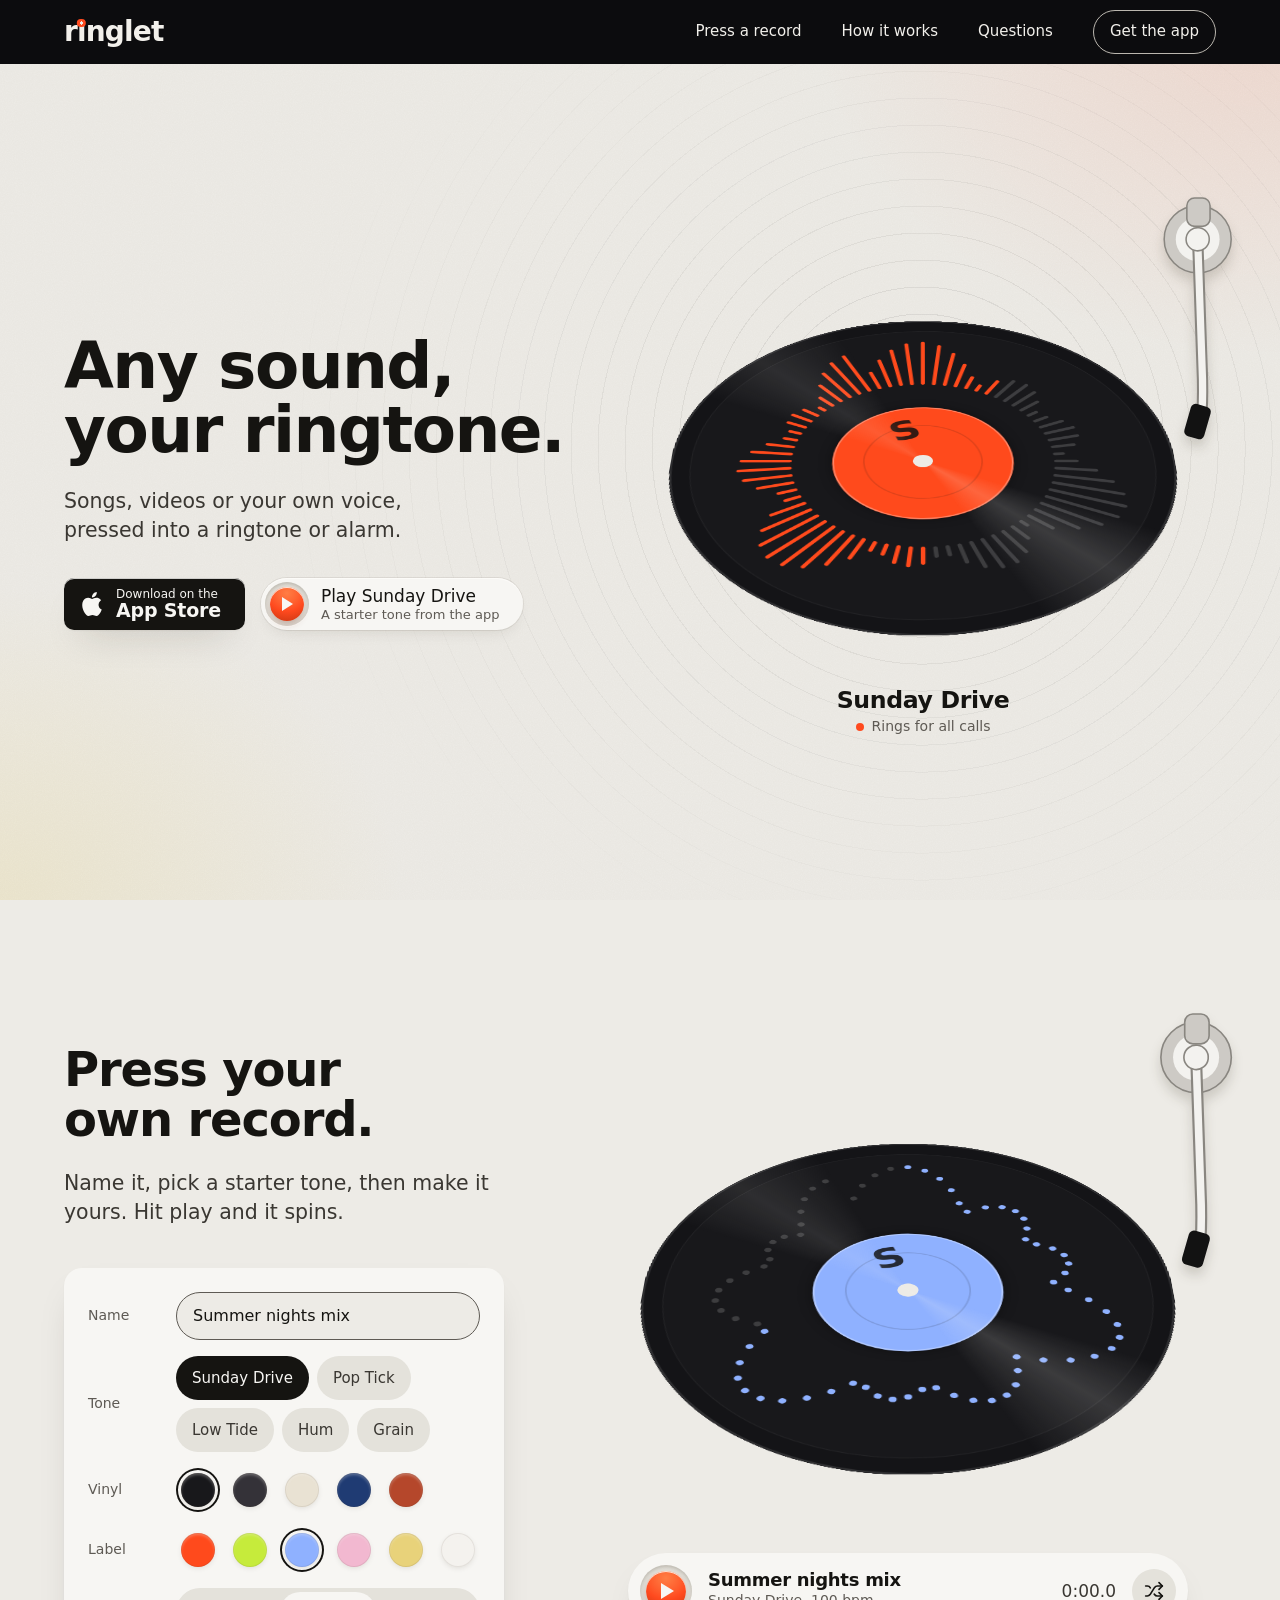
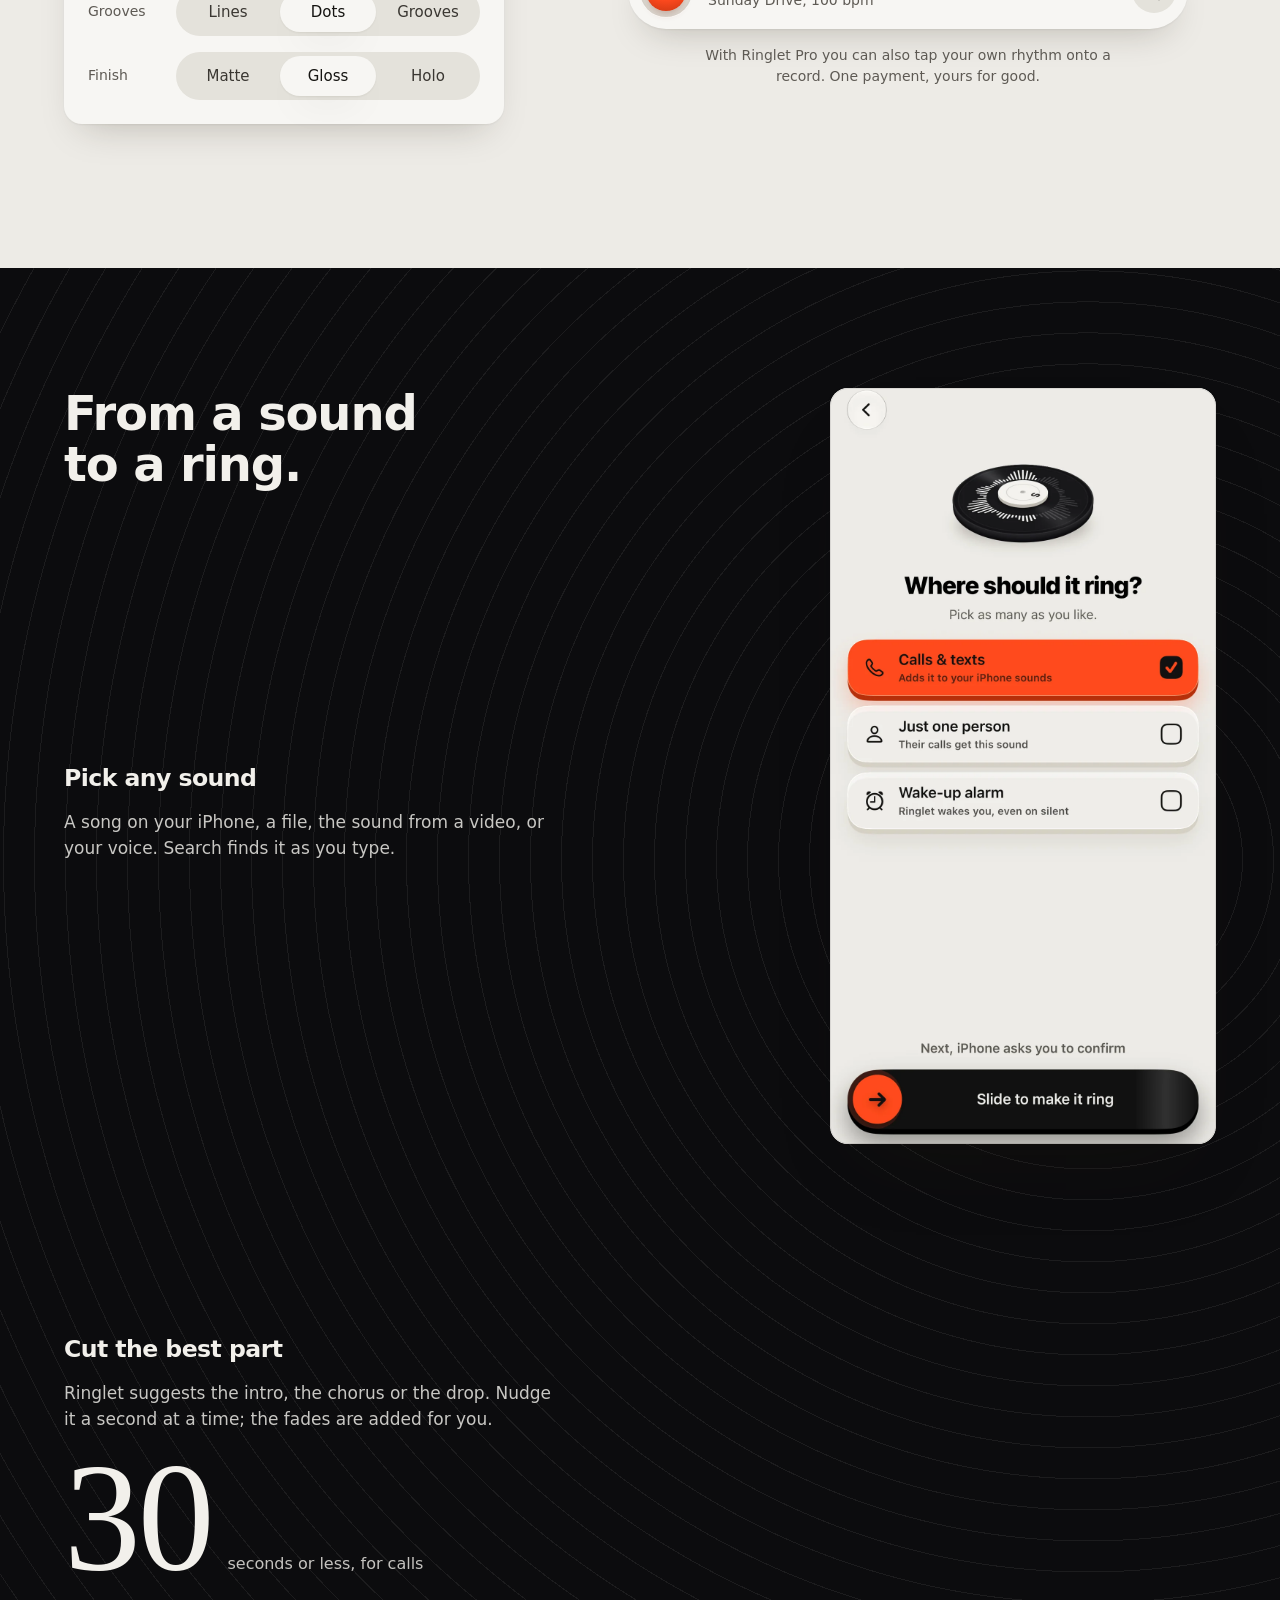
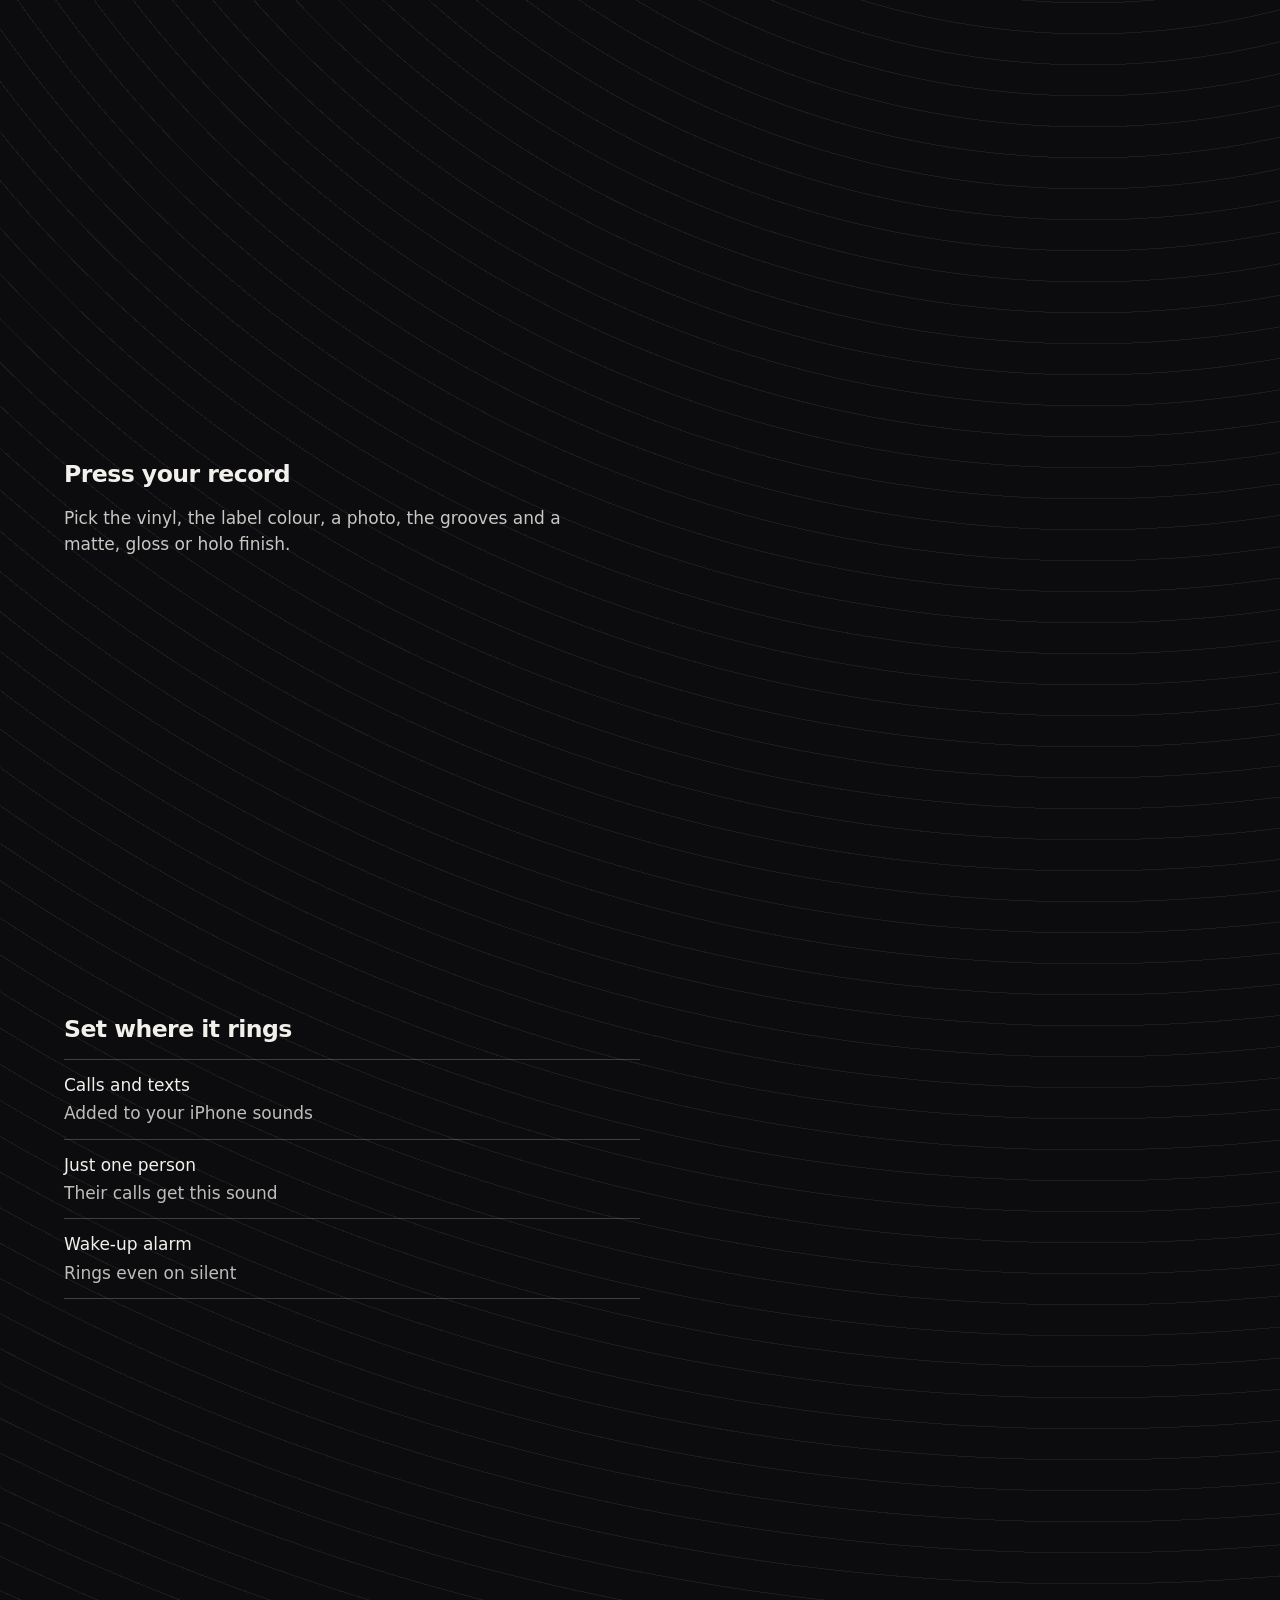
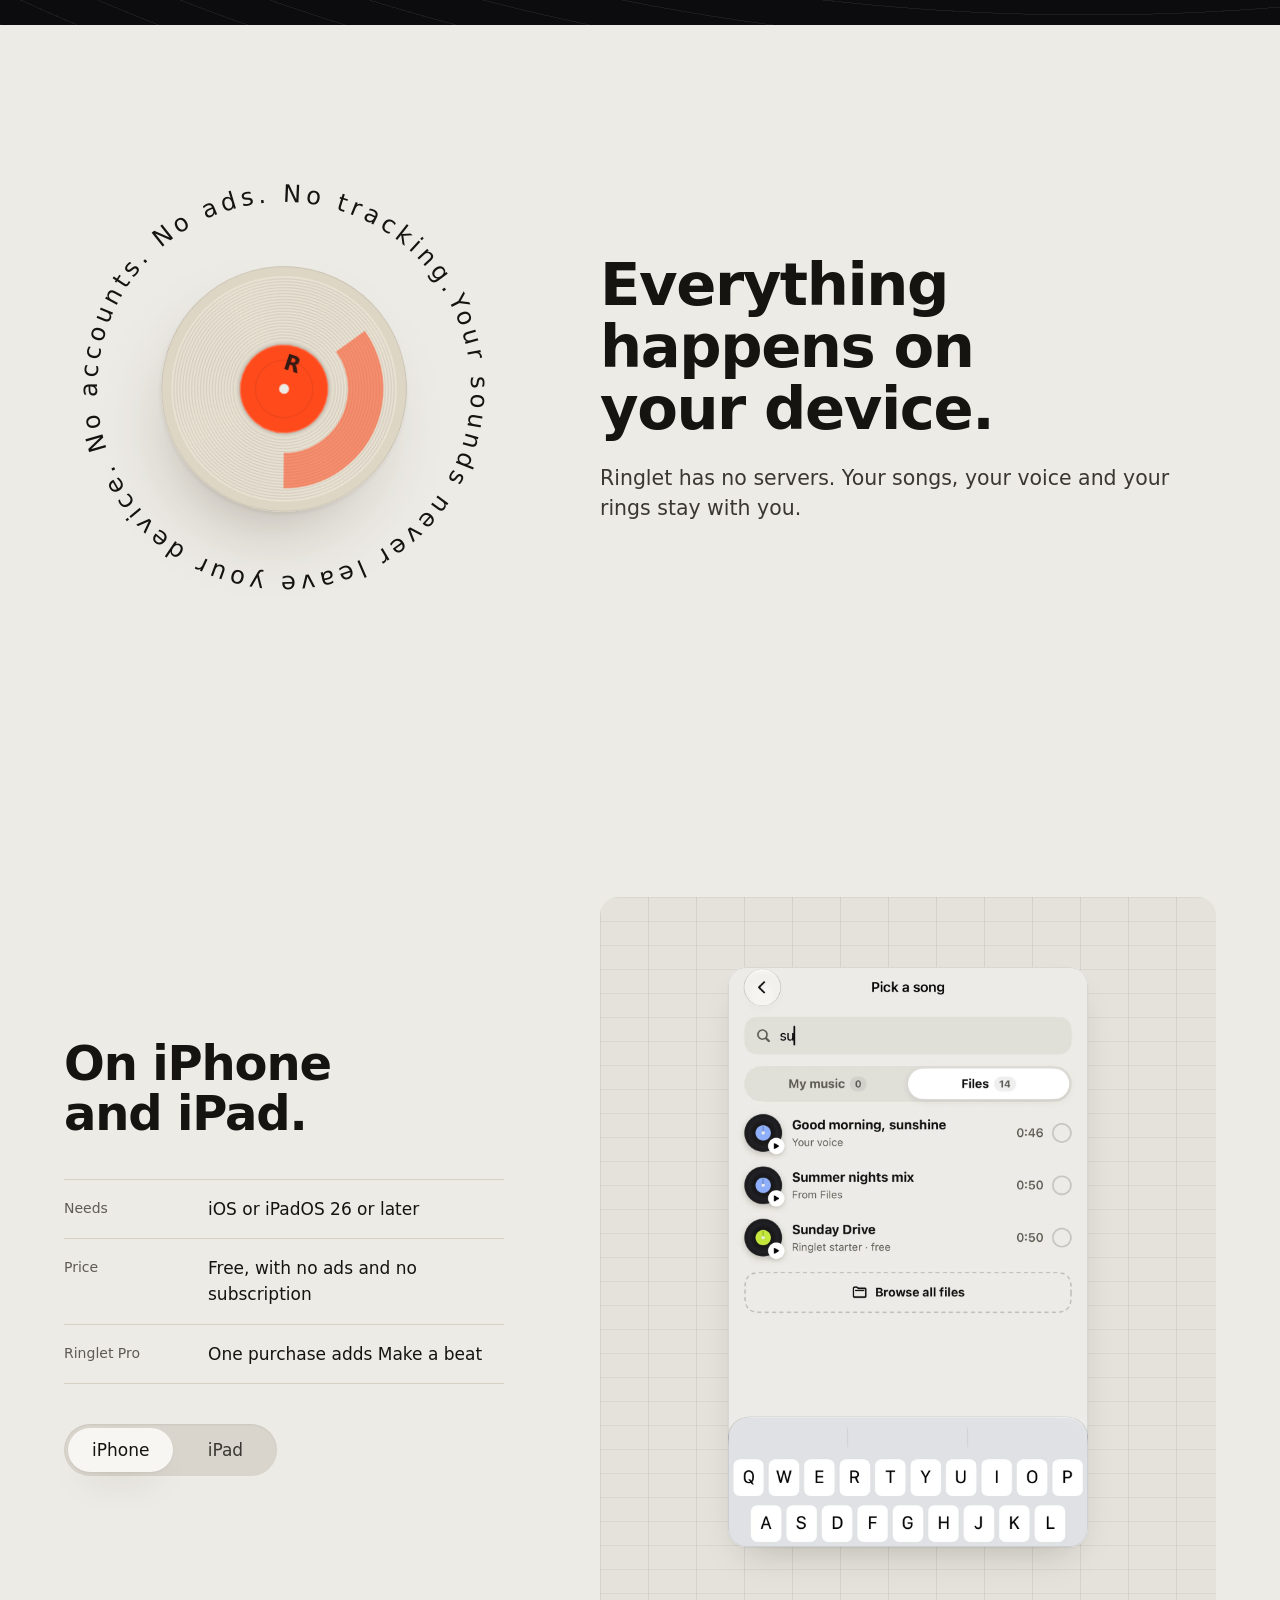
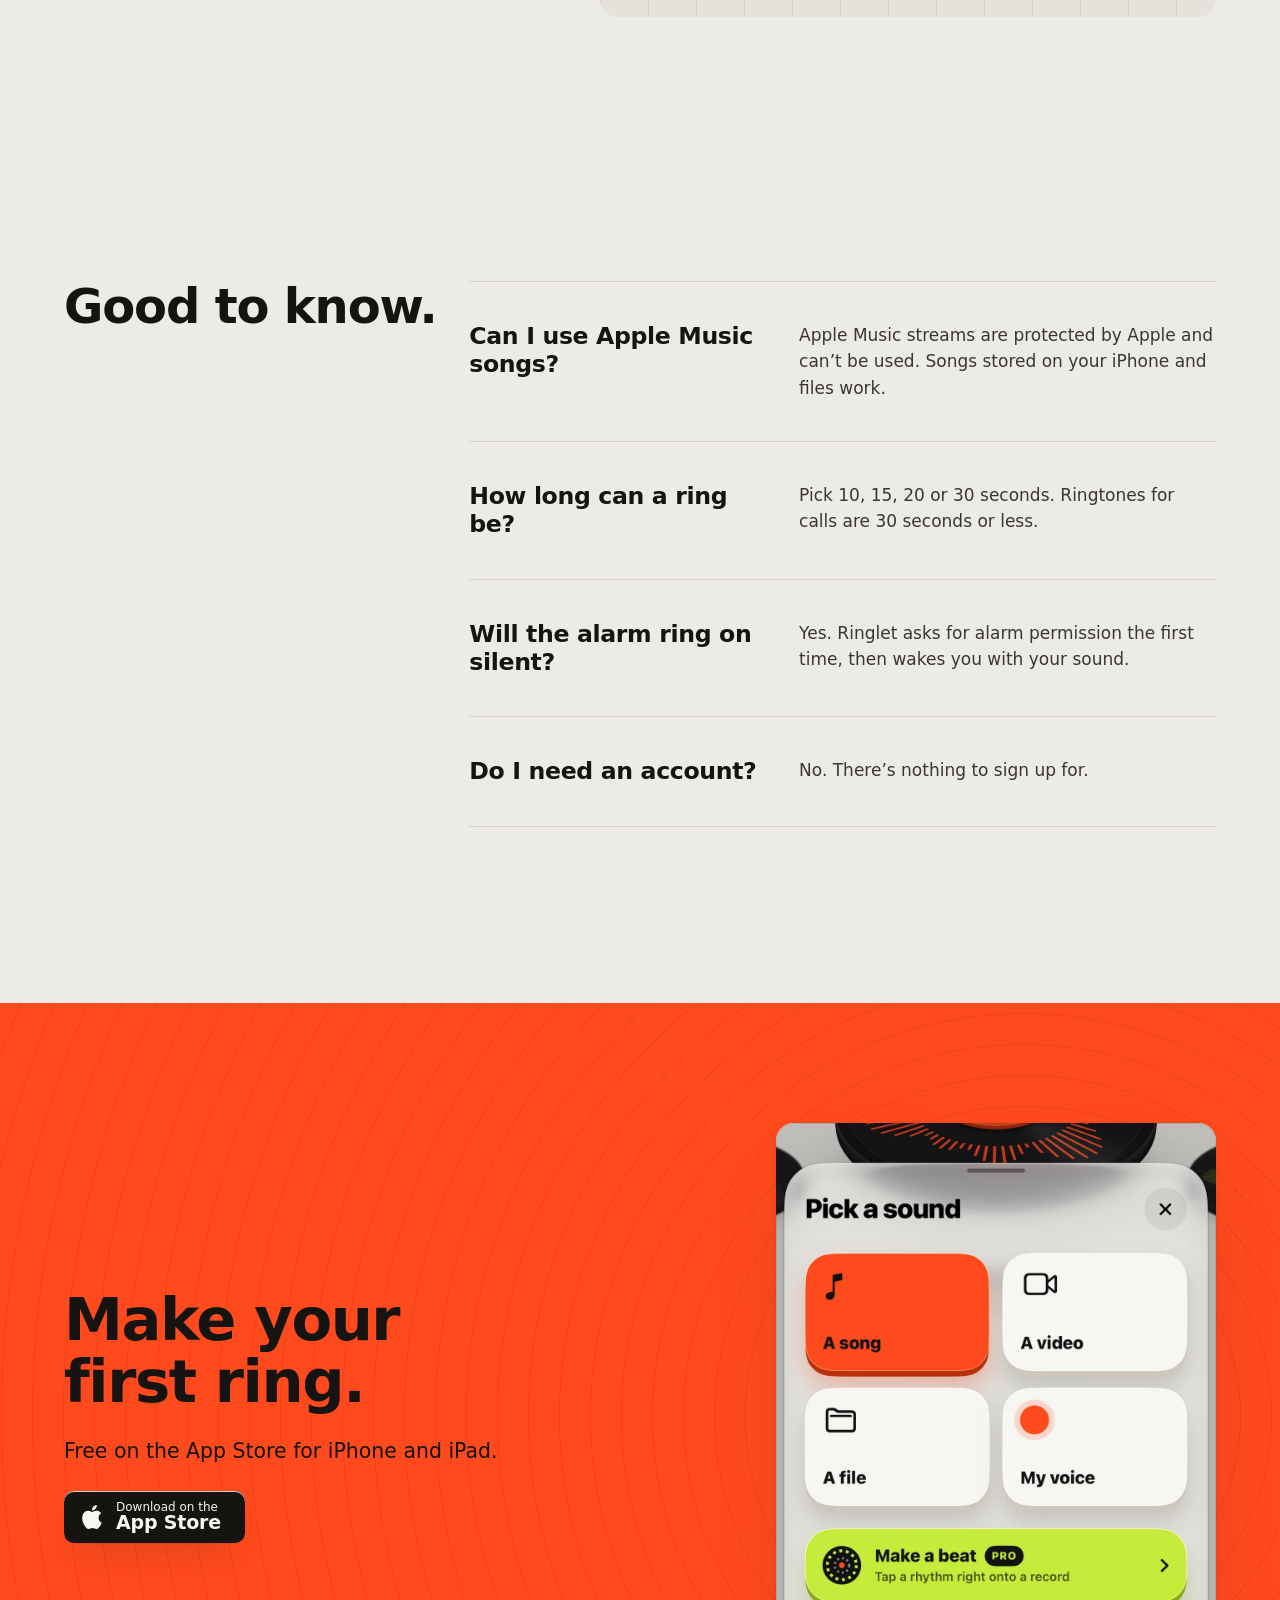
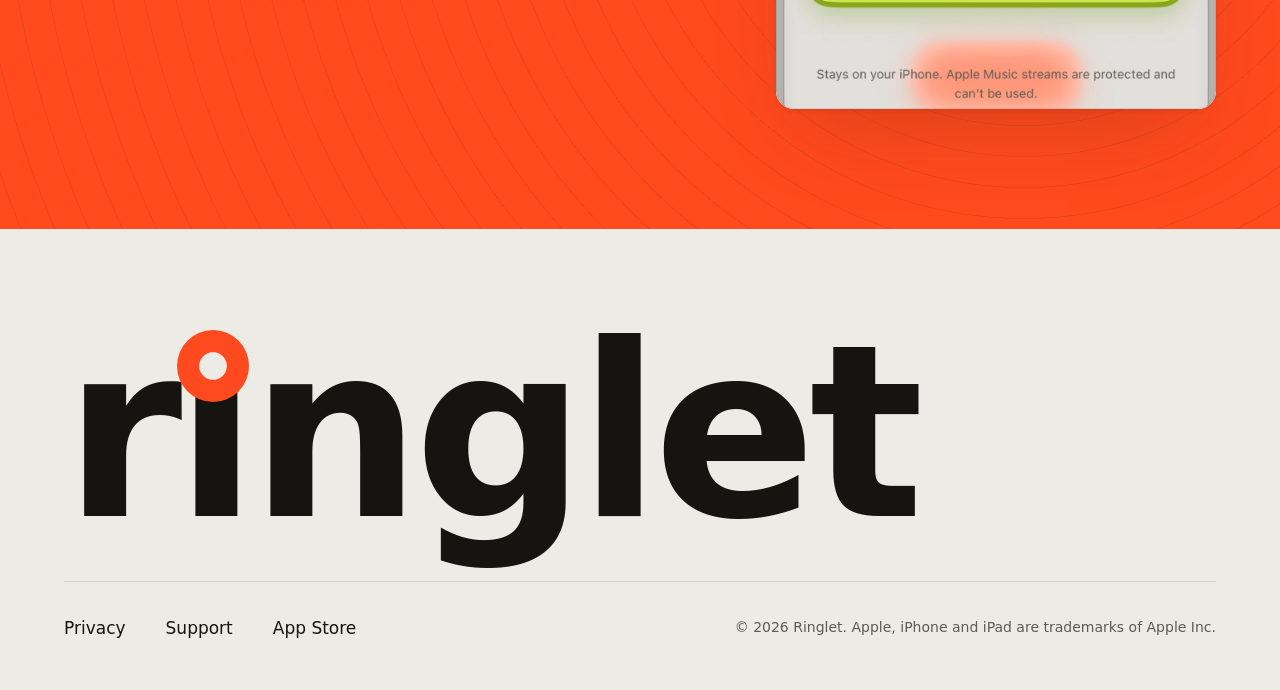
==== commit 0f46aeff: "Give shared links a preview image Absolute og:image (1200x630) with size, alt text, og:url and a lar" ====
--- a/index.html
+++ b/index.html
@@ -9,7 +9,14 @@
   <meta property="og:title" content="Ringlet: any sound, your ringtone">
   <meta property="og:description" content="Turn a song, a video or your own voice into a ringtone or wake-up alarm.">
   <meta property="og:type" content="website">
-  <meta property="og:image" content="assets/og.png">
+  <meta property="og:url" content="https://bilal-ajnaz.github.io/Ringlet/">
+  <meta property="og:site_name" content="Ringlet">
+  <meta property="og:image" content="https://bilal-ajnaz.github.io/Ringlet/assets/og.png">
+  <meta property="og:image:width" content="1200">
+  <meta property="og:image:height" content="630">
+  <meta property="og:image:alt" content="Ringlet: turn any sound into your ringtone or alarm">
+  <meta name="twitter:card" content="summary_large_image">
+  <link rel="canonical" href="https://bilal-ajnaz.github.io/Ringlet/">
   <link rel="icon" type="image/png" sizes="32x32" href="assets/favicon-32.png">
   <link rel="apple-touch-icon" href="assets/apple-touch-icon.png">
   <link rel="preconnect" href="https://api.fontshare.com" crossorigin>
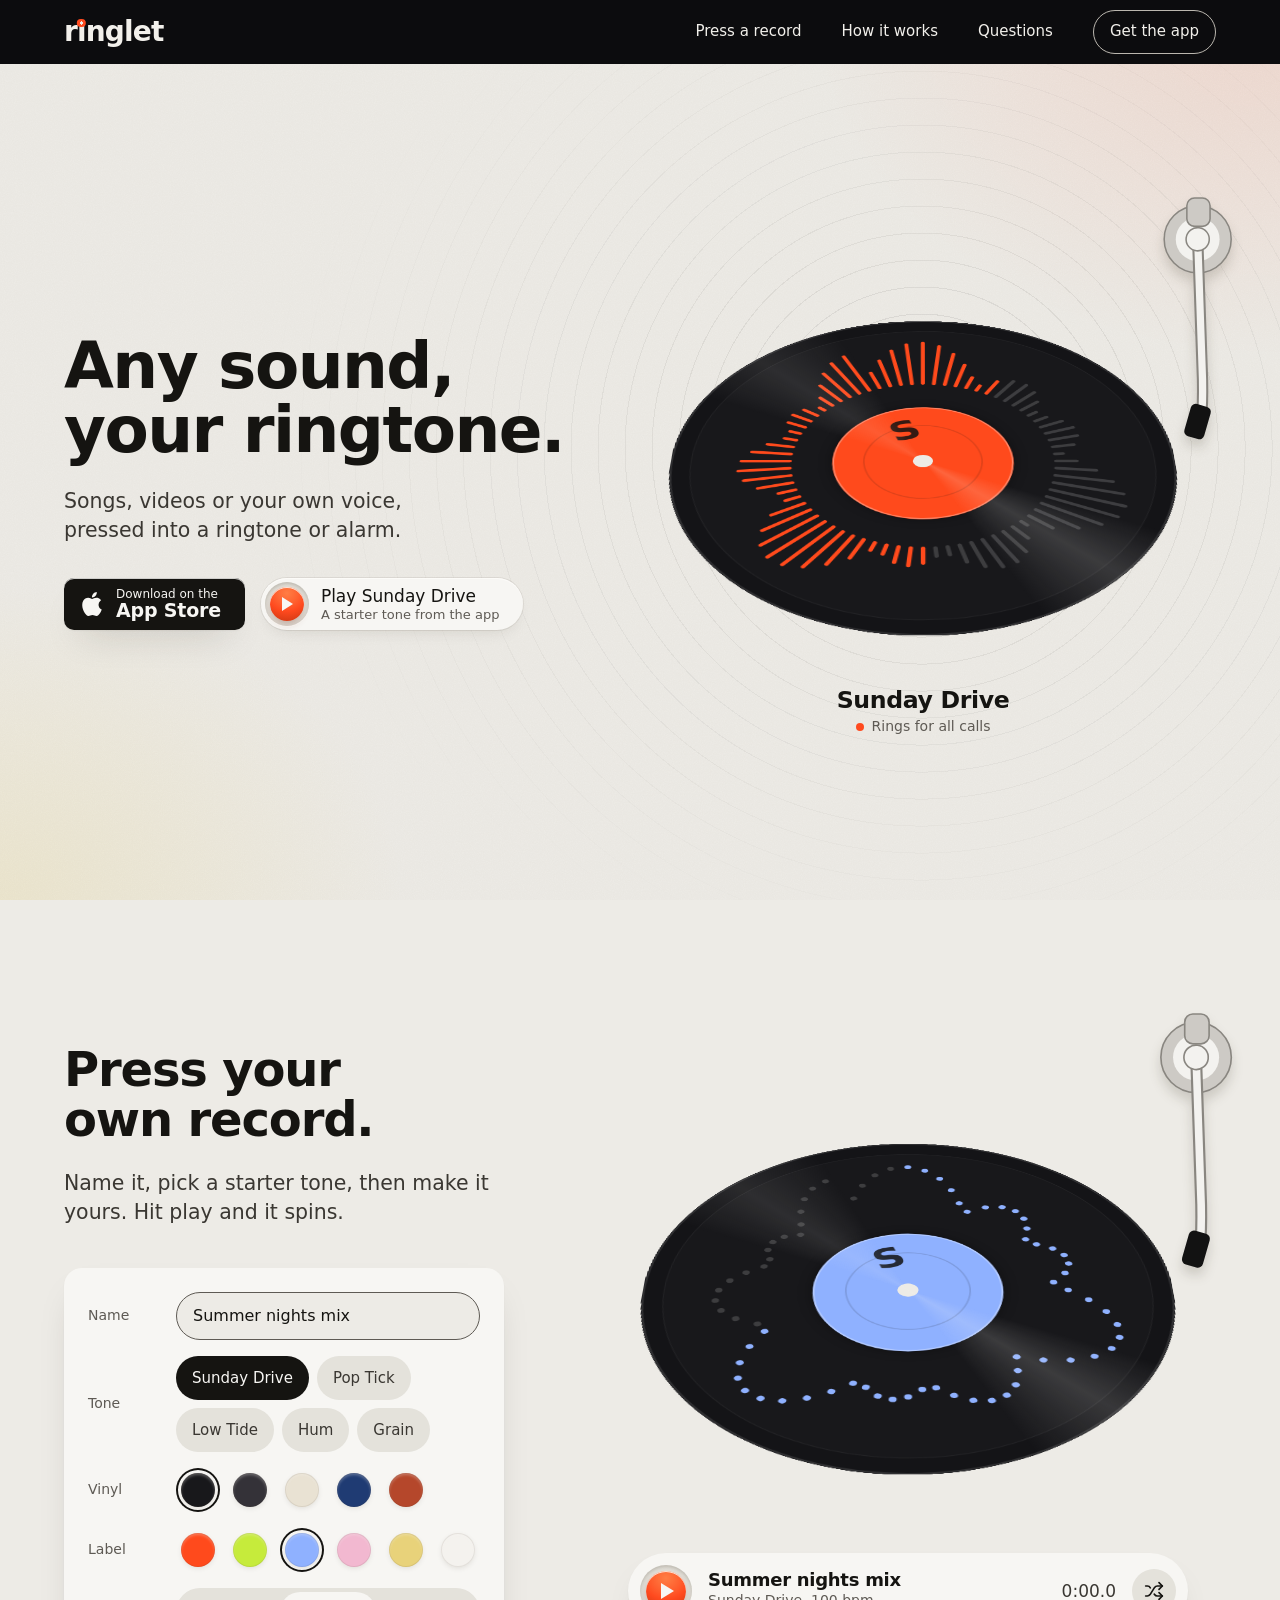
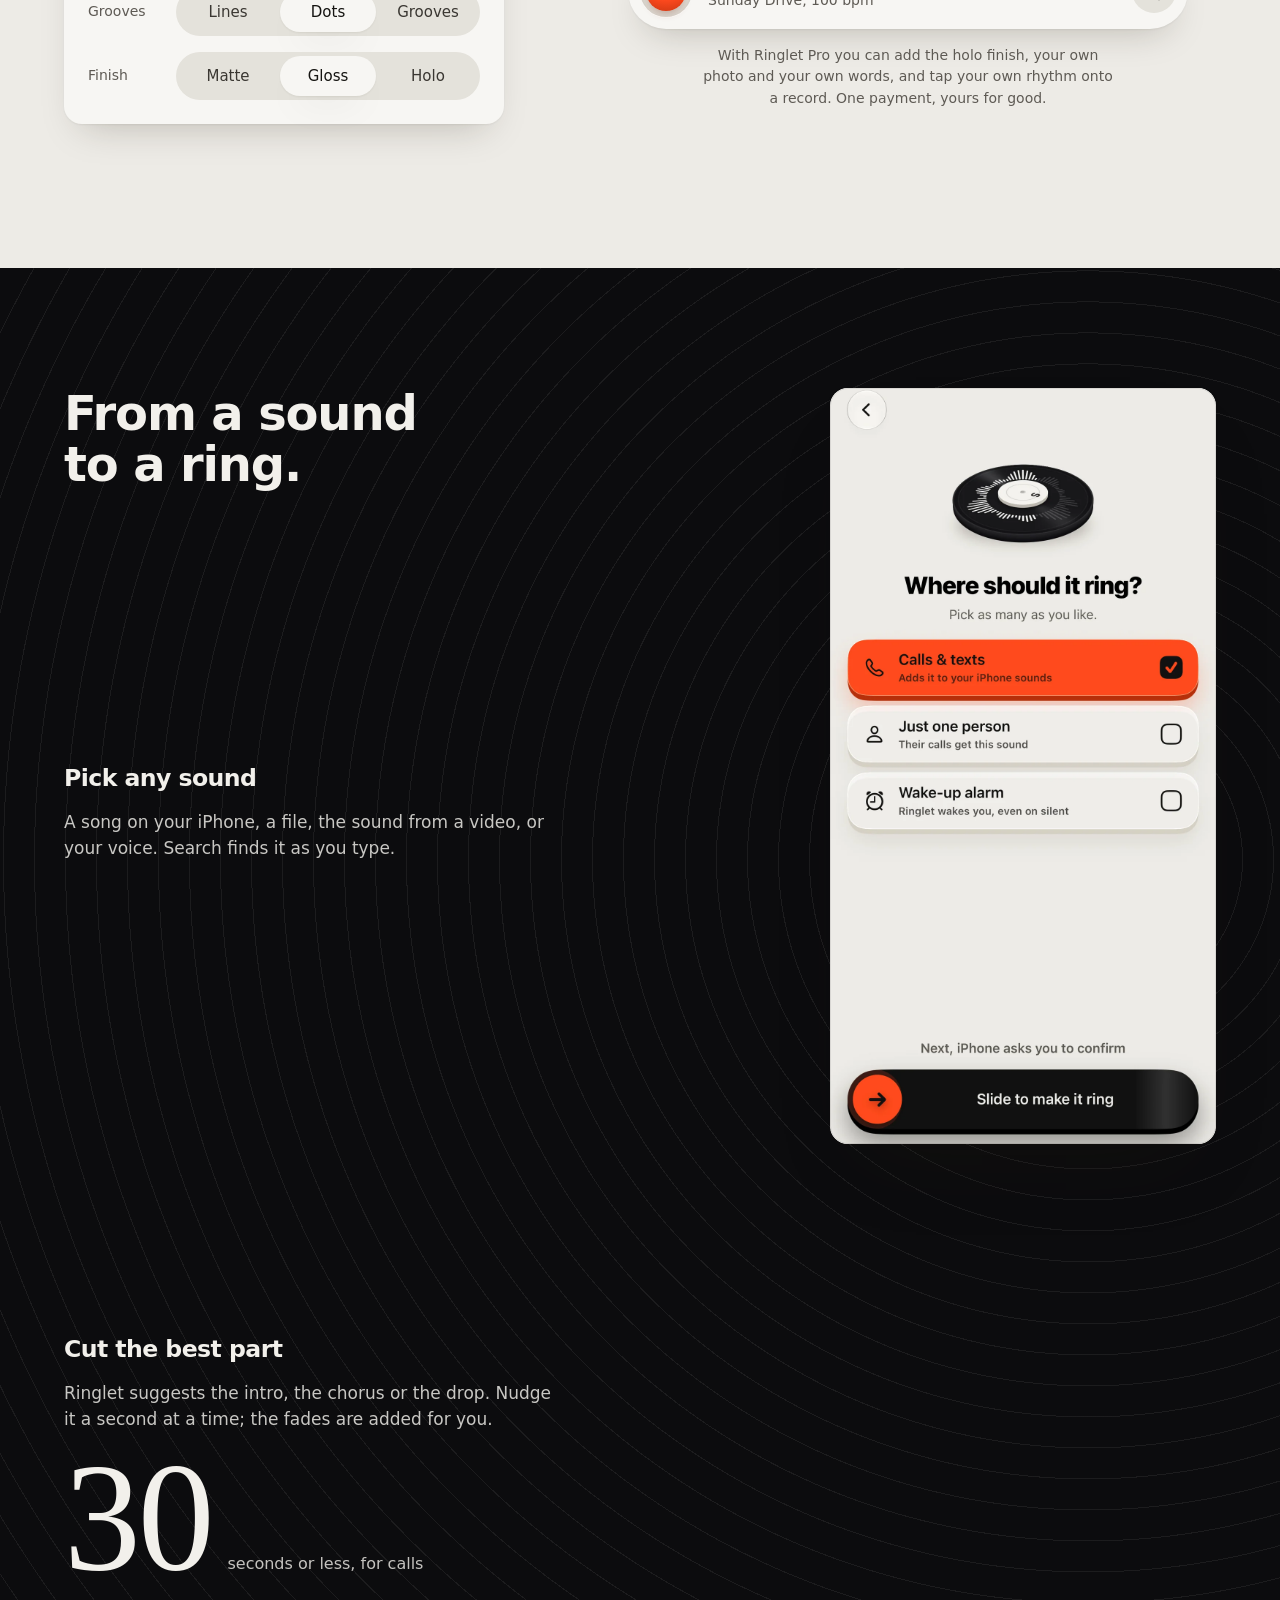
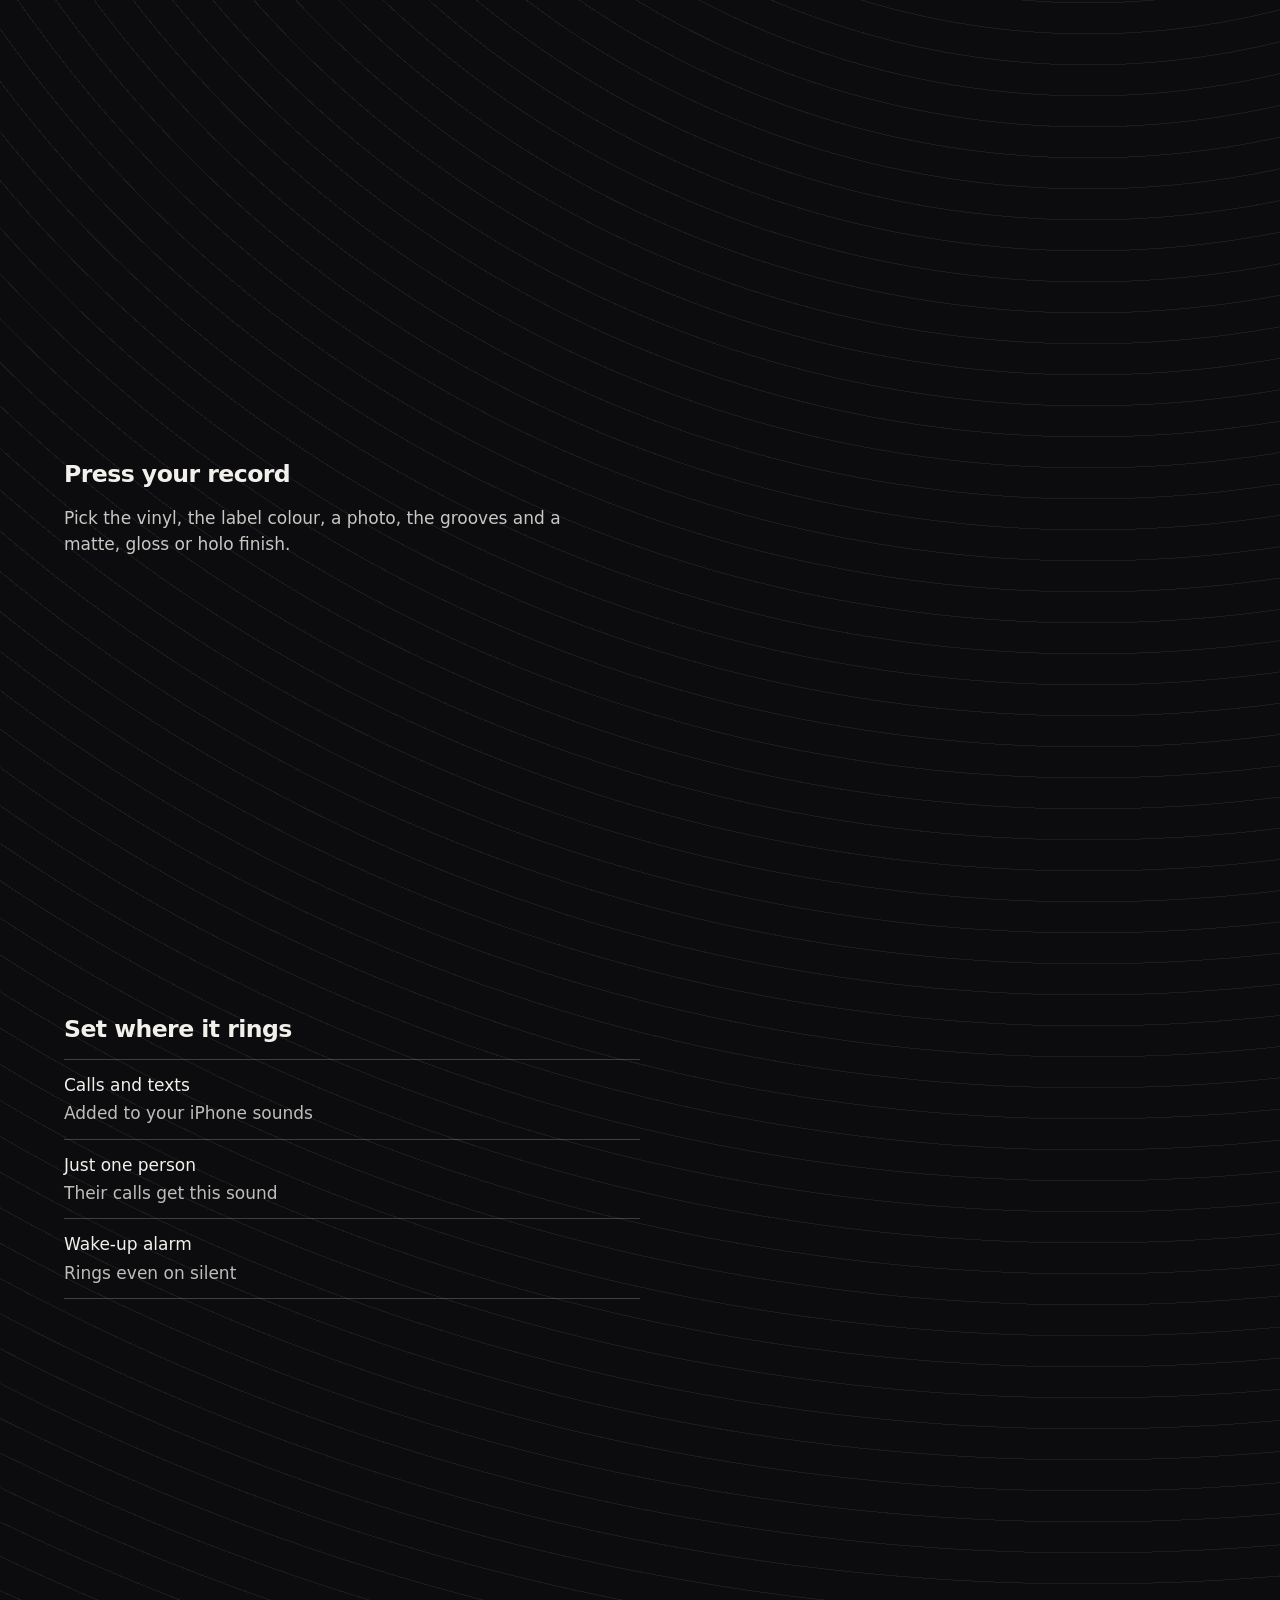
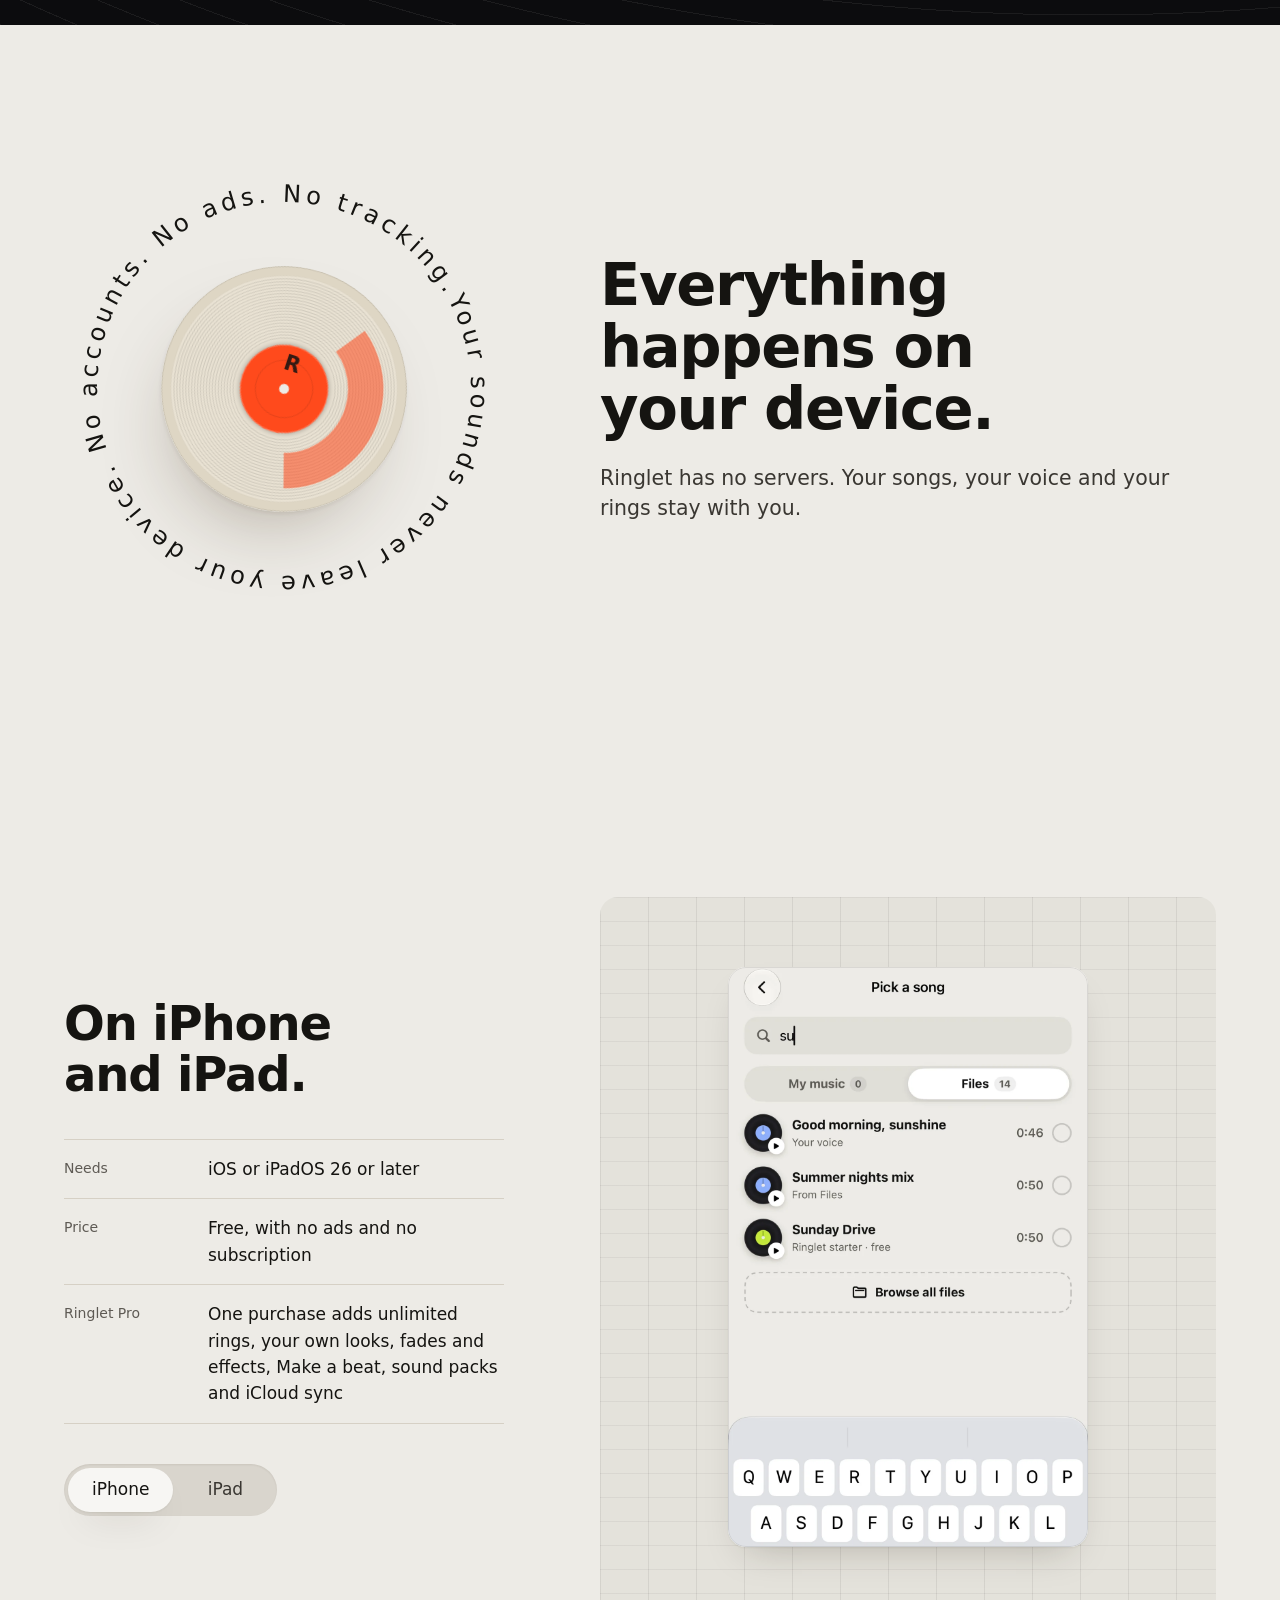
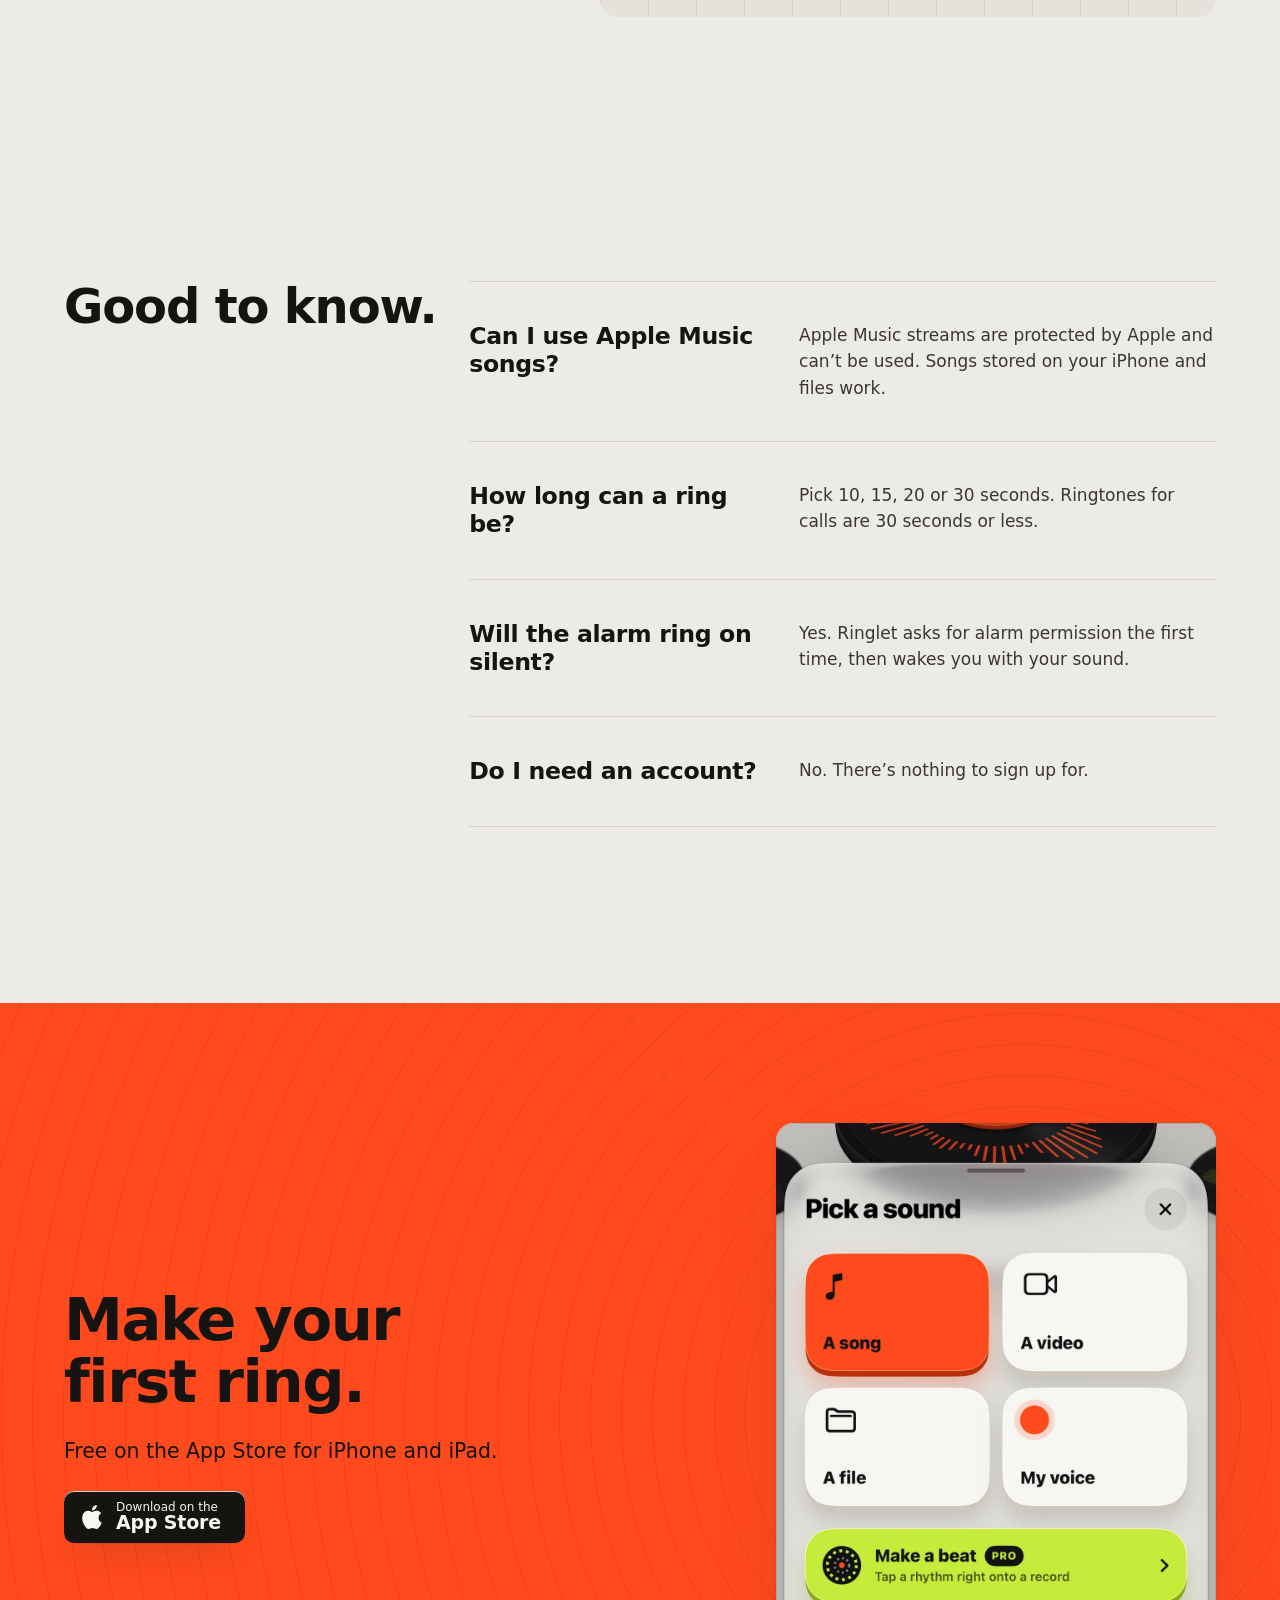
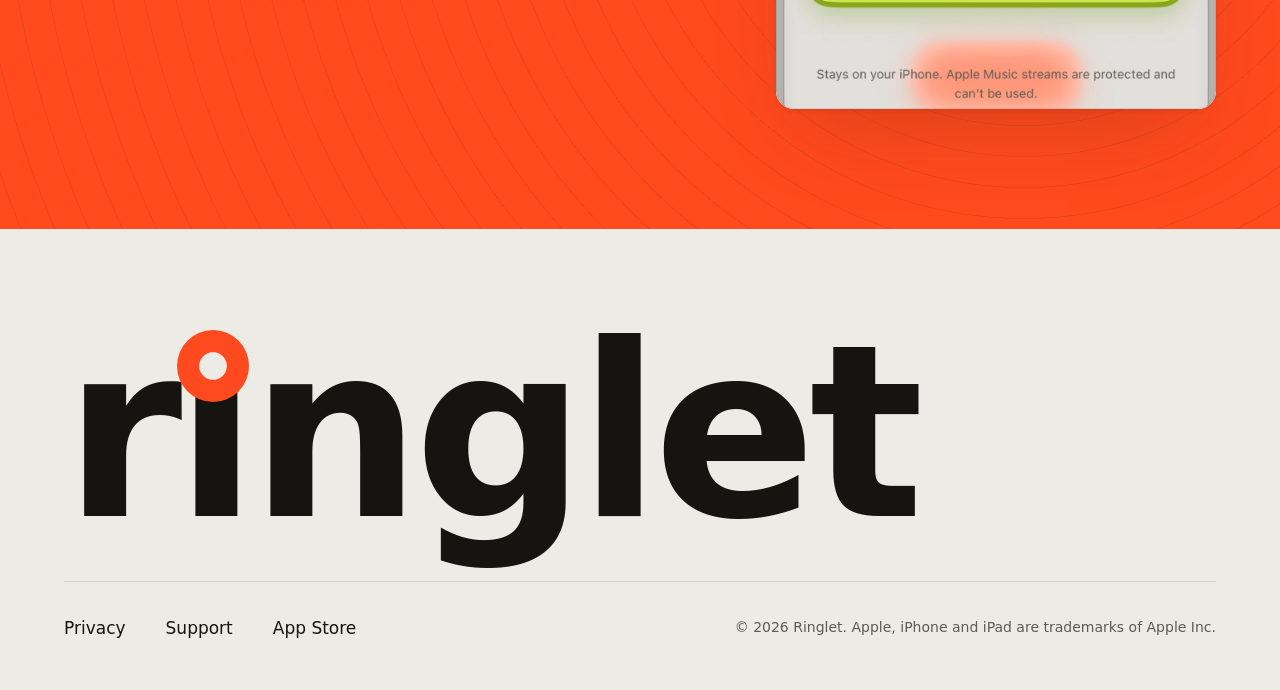
==== commit 8aaec0ff: "Explain iCloud sync and the new Ringlet Pro features The privacy policy now covers optional iCloud s" ====
--- a/index.html
+++ b/index.html
@@ -165,7 +165,7 @@
               <svg viewBox="0 0 24 24" width="20" height="20" aria-hidden="true" fill="none" stroke="currentColor" stroke-width="2" stroke-linecap="round" stroke-linejoin="round"><path d="m18 14 4 4-4 4"/><path d="m18 2 4 4-4 4"/><path d="M2 18h1.973a4 4 0 0 0 3.3-1.7l5.454-8.6a4 4 0 0 1 3.3-1.7H22"/><path d="M2 6h1.972a4 4 0 0 1 3.6 2.2"/><path d="M22 18h-6.041a4 4 0 0 1-3.3-1.8l-.359-.45"/></svg>
             </button>
           </figcaption>
-          <p class="press__note">With Ringlet Pro you can also tap your own rhythm onto a record. One payment, yours for good.</p>
+          <p class="press__note">With Ringlet Pro you can add the holo finish, your own photo and your own words, and tap your own rhythm onto a record. One payment, yours for good.</p>
         </figure>
       </div>
     </section>
@@ -248,7 +248,7 @@
           <dl class="facts">
             <div><dt>Needs</dt><dd>iOS or iPadOS 26 or later</dd></div>
             <div><dt>Price</dt><dd>Free, with no ads and no subscription</dd></div>
-            <div><dt>Ringlet Pro</dt><dd>One purchase adds Make a beat</dd></div>
+            <div><dt>Ringlet Pro</dt><dd>One purchase adds unlimited rings, your own looks, fades and effects, Make a beat, sound packs and iCloud sync</dd></div>
           </dl>
           <div class="seg" role="tablist" aria-label="Device">
             <button type="button" role="tab" id="tab-phone" aria-selected="true" aria-controls="panel-phone">iPhone</button>
